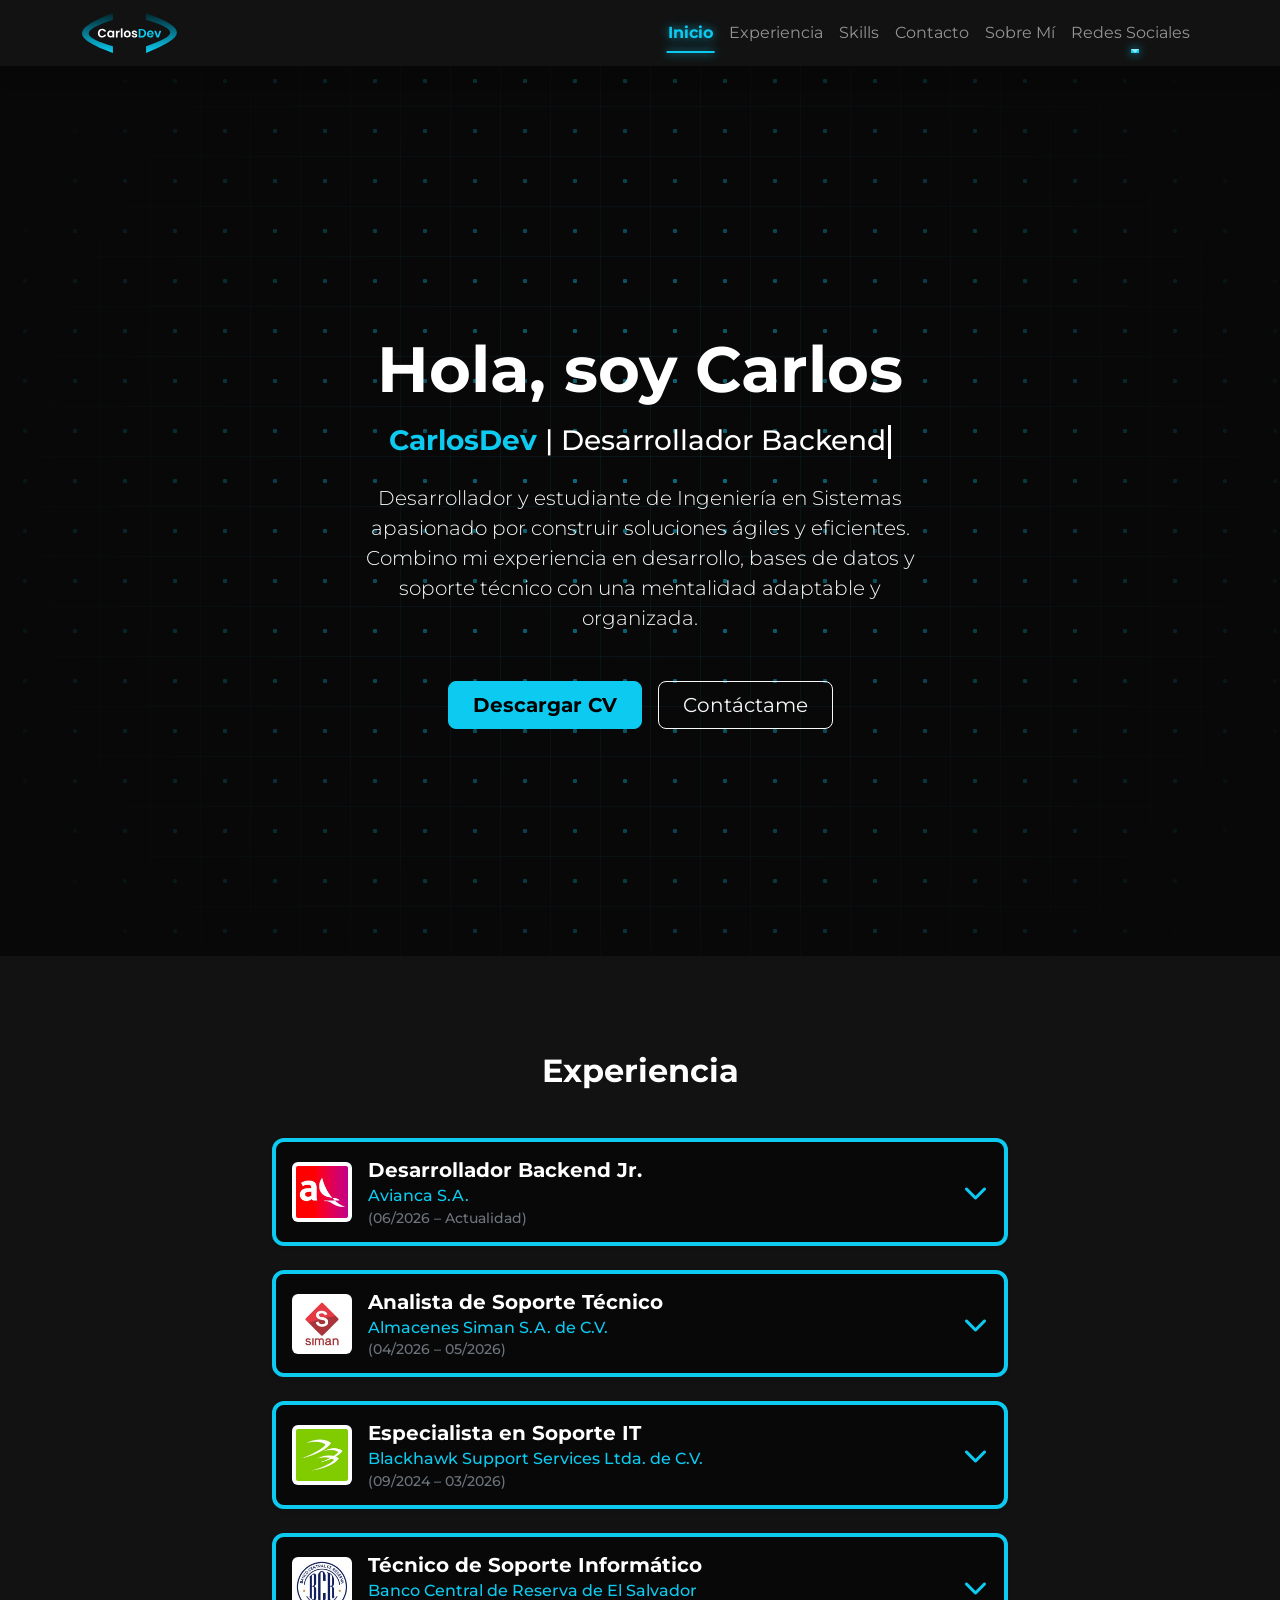
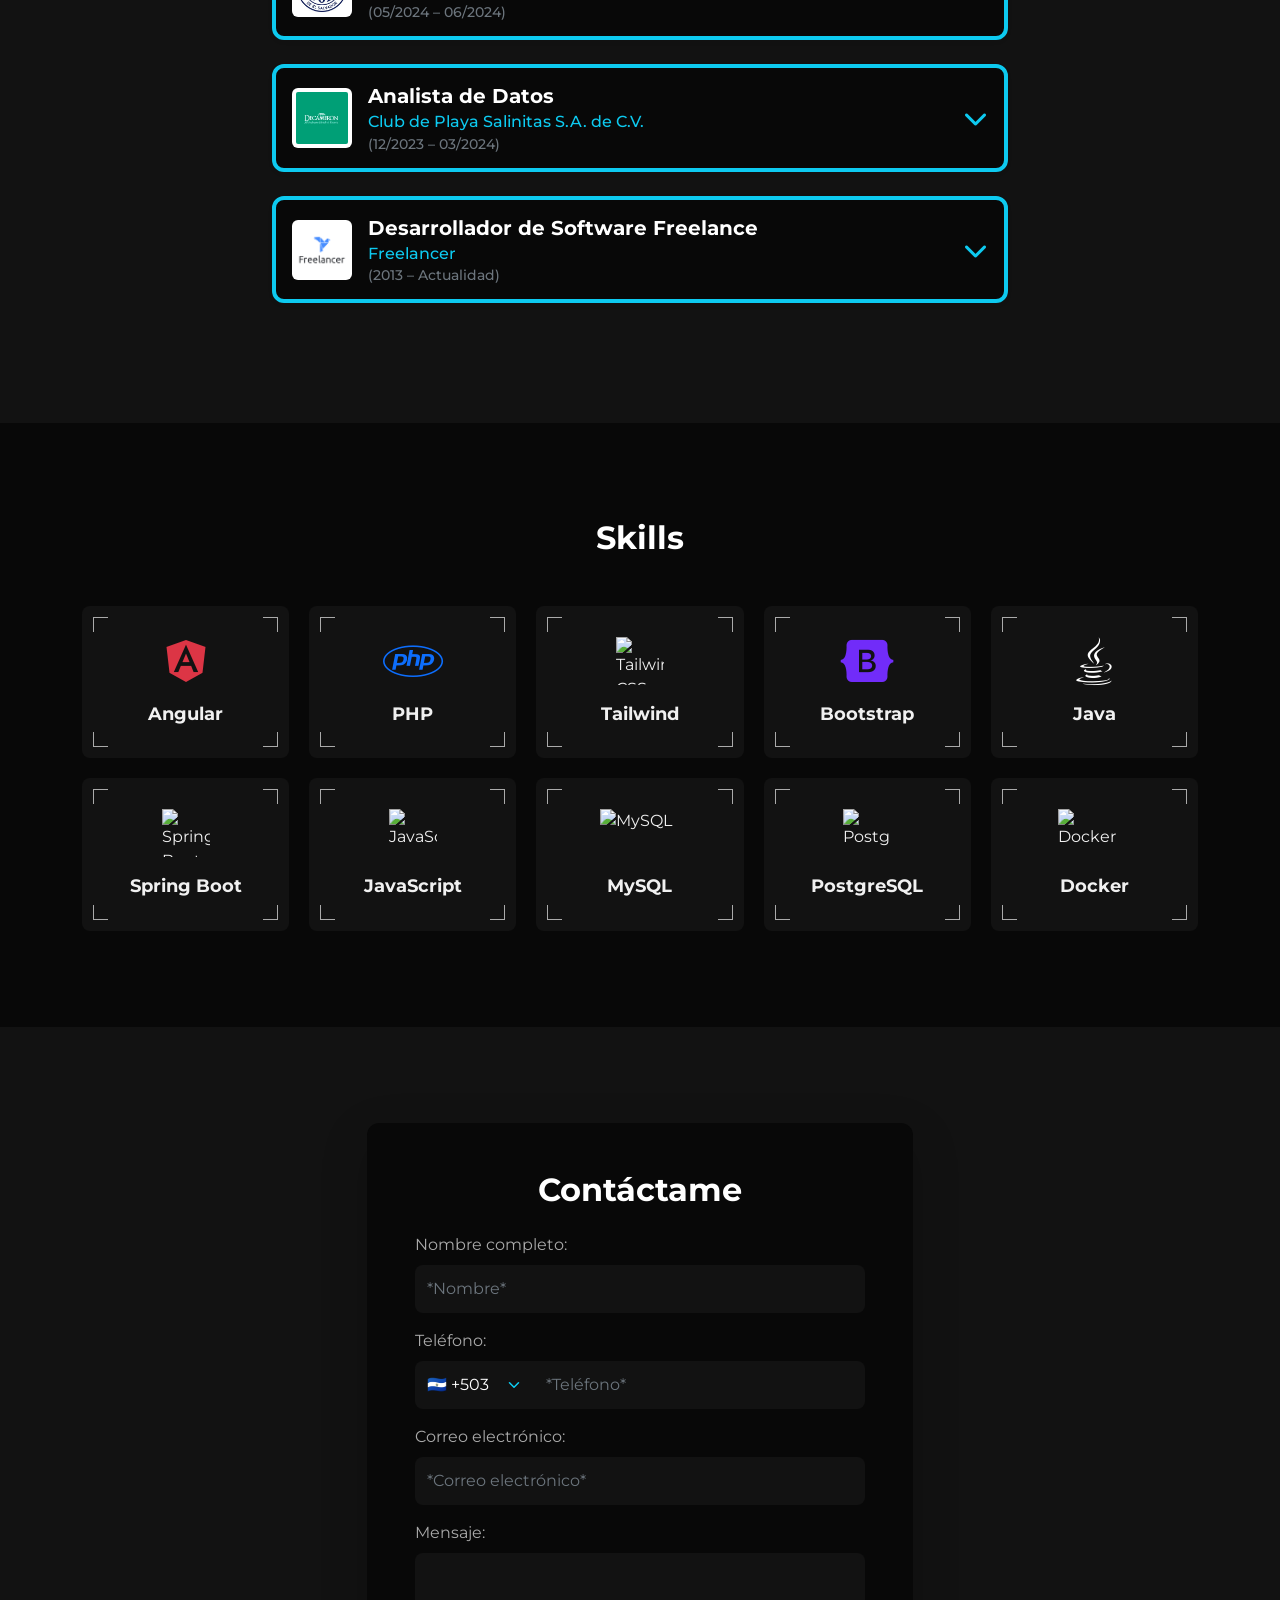
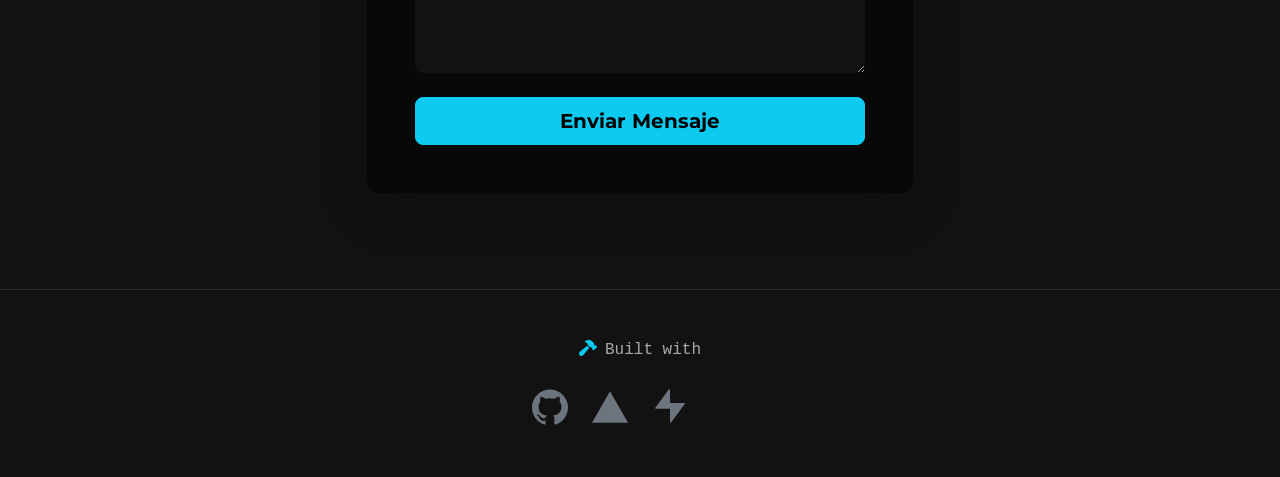
==== index.html @ 40823bb9 "Feat: Add new work experience and apply minor adjustments" ====
<!DOCTYPE html>
<html lang="es">
<head>
    <meta charset="UTF-8">
    <meta name="viewport" content="width=device-width, initial-scale=1.0">
    <title>&lt;CarlosDev/&gt;</title>
    <link rel="icon" type="image/svg+xml" href="assets/logos/carlosdev-icon.svg">
    <link rel="apple-touch-icon" href="assets/logos/carlosdev-icon.svg">
    <link href="https://cdn.jsdelivr.net/npm/bootstrap@5.3.2/dist/css/bootstrap.min.css" rel="stylesheet">
    <link rel="stylesheet" href="https://cdnjs.cloudflare.com/ajax/libs/font-awesome/6.5.1/css/all.min.css">
    <link rel="stylesheet" href="css/style.css">
</head>
<body class="tech-theme" data-bs-spy="scroll" data-bs-target="#main-navbar" data-bs-root-margin="0px 0px -40%" data-bs-smooth-scroll="true" tabindex="0">

    <nav id="main-navbar" class="navbar navbar-expand-lg navbar-dark bg-dark fixed-top shadow">
        <div class="container">
            <a class="navbar-brand" href="index.html">
                <img src="assets/logos/carlosdev.svg" alt="CarlosDev-Logo" style="height: 40px; width: auto;">
            </a>
            <button class="navbar-toggler" type="button" data-bs-toggle="collapse" data-bs-target="#navbarNav">
                <span class="navbar-toggler-icon"></span>
            </button>
            <div class="collapse navbar-collapse" id="navbarNav">
                <ul class="navbar-nav ms-auto">
                    <li class="nav-item"><a class="nav-link" href="#inicio">Inicio</a></li>
                    <li class="nav-item"><a class="nav-link" href="#experiencia">Experiencia</a></li>
                    <li class="nav-item"><a class="nav-link" href="#habilidades">Skills</a></li>
                    <li class="nav-item"><a class="nav-link" href="#contacto">Contacto</a></li>
                    <li class="nav-item"><a class="nav-link" href="about.html">Sobre Mí</a></li>
                    <li class="nav-item dropdown">
                        <a class="nav-link dropdown-toggle" href="#" id="redesDropdown" role="button" data-bs-toggle="dropdown">
                            Redes Sociales
                        </a>
                        <ul class="dropdown-menu dropdown-menu-dark dropdown-menu-end shadow">
                            <li>
                                <a class="dropdown-item d-flex align-items-center" href="https://github.com/carloscarcamo94" target="_blank">
                                    <i class="fab fa-github fs-5 me-2" style="color: #ffffff;"></i> GitHub
                                </a>
                            </li>
                            <li>
                                <a class="dropdown-item d-flex align-items-center" href="https://www.linkedin.com/in/carloscarcamo94/" target="_blank">
                                    <i class="fab fa-linkedin fs-5 me-2" style="color: #0a66c2;"></i> LinkedIn
                                </a>
                            </li>
                            <li>
                                <a class="dropdown-item d-flex align-items-center" href="https://wa.me/50366769841" target="_blank">
                                    <i class="fab fa-whatsapp fs-5 me-2" style="color: #25D366;"></i> WhatsApp
                                </a>
                            </li>
                        </ul>
                    </li>
                </ul>
            </div>
        </div>
    </nav>

    <section id="inicio" class="hero-section d-flex align-items-center text-white text-center">
        <div class="container mt-5">
            <h1 class="display-3 fw-bold mb-3">Hola, soy Carlos</h1>
            <h2 class="h3 mb-4">
                <span class="text-info fw-bold">CarlosDev</span> | 
                <span id="typewriter" class="typewriter-text"></span><span class="cursor"></span>
            </h2>
            <p class="lead mb-5 mx-auto text-light" style="max-width: 600px;">
                Desarrollador y estudiante de Ingeniería en Sistemas apasionado por construir soluciones ágiles y eficientes. 
                Combino mi experiencia en desarrollo, bases de datos y soporte técnico con una mentalidad adaptable y organizada.
            </p>
            <div class="d-flex justify-content-center gap-3">
                <a href="assets/CV-CarlosCarcamoSegovia.pdf" download class="btn btn-info btn-lg fw-bold px-4 portfolio-action-btn">Descargar CV</a>
                <a href="#contacto" class="btn btn-outline-light btn-lg px-4 portfolio-action-btn">Contáctame</a>
            </div>
        </div>
    </section> 

    <section id="experiencia" class="py-5 bg-dark">
        <div class="container py-5">
            <h2 class="text-center text-white fw-bold mb-5">Experiencia</h2>
            <div class="row justify-content-center">
                <div class="col-md-8">

                    <div class="card experience-card bg-black text-white shadow-sm mb-4 border-info border-start border-4">
                        <div class="card-body p-0"> 
                            
                            <div class="p-3 d-flex align-items-center justify-content-between collapsed" style="cursor: pointer;" data-bs-toggle="collapse" data-bs-target="#exp-avianca" aria-controls="exp-avianca" aria-expanded="false">
                                
                                <div class="d-flex align-items-center gap-3">
                                    <a href="https://www.linkedin.com/company/avianca/about/" target="_blank" class="flex-shrink-0 text-decoration-none" onclick="event.stopPropagation();">
                                        <img src="assets/logos/avianca.png" alt="Logo Avianca" class="bg-white rounded p-1" style="width: 60px; height: 60px; object-fit: contain; transition: transform 0.2s;" onmouseover="this.style.transform='scale(1.05)'" onmouseout="this.style.transform='scale(1)'">
                                    </a>
                                    <div>
                                        <h4 class="card-title fw-bold mb-1 fs-5">Desarrollador Backend Jr.</h4>
                                        <h6 class="text-info mb-1 fs-6">Avianca S.A.</h6>
                                        <h6 class="text-secondary mb-0" style="font-size: 0.85rem;">(06/2026 – Actualidad)</h6>
                                    </div>
                                </div>
                                
                                <i class="fas fa-chevron-down text-info transition-icon fs-4 ms-2"></i>
                            </div>
                            
                            <div class="collapse" id="exp-avianca">
                                <div class="p-3 pt-0">
                                    <p class="card-text text-light-gray mt-3">Desarrollo código eficiente, escalable y mantenible siguiendo estándares y buenas prácticas de desarrollo.</p>
                                    <p class="card-text text-light-gray">Diseño e implemento pruebas unitarias para servicios y aplicaciones, asegurando su correcto funcionamiento.</p>
                                    <p class="card-text text-light-gray">Participo en el ciclo de vida de desarrollo de software, incluyendo estimaciones, planificaciones, seguimientos diarios y revisiones de entregables.</p>
                                    <p class="card-text text-light-gray">Diseño, administro y optimizo bases de datos para mejorar el rendimiento y la integridad de la información.</p>
                                </div>
                            </div>
                        </div>
                    </div>

                    <div class="card experience-card bg-black text-white shadow-sm mb-4 border-info border-start border-4">
                        <div class="card-body p-0"> 
                            
                            <div class="p-3 d-flex align-items-center justify-content-between collapsed" style="cursor: pointer;" data-bs-toggle="collapse" data-bs-target="#exp-siman" aria-controls="exp-siman" aria-expanded="false">
                                
                                <div class="d-flex align-items-center gap-3">
                                    <a href="https://www.linkedin.com/company/almacenes-siman/about/" target="_blank" class="flex-shrink-0 text-decoration-none" onclick="event.stopPropagation();">
                                        <img src="assets/logos/siman.png" alt="Logo Siman" class="bg-white rounded p-1" style="width: 60px; height: 60px; object-fit: contain; transition: transform 0.2s;" onmouseover="this.style.transform='scale(1.05)'" onmouseout="this.style.transform='scale(1)'">
                                    </a>
                                    <div>
                                        <h4 class="card-title fw-bold mb-1 fs-5">Analista de Soporte Técnico</h4>
                                        <h6 class="text-info mb-1 fs-6">Almacenes Siman S.A. de C.V.</h6>
                                        <h6 class="text-secondary mb-0" style="font-size: 0.85rem;">(04/2026 – 05/2026)</h6>
                                    </div>
                                </div>
                                
                                <i class="fas fa-chevron-down text-info transition-icon fs-4 ms-2"></i>
                            </div>
                            
                            <div class="collapse" id="exp-siman">
                                <div class="p-3 pt-0">
                                    <p class="card-text text-light-gray mt-3">Gestioné incidencias mediante el sistema de servicios de Ivanti, asegurando su correcta documentación, seguimiento y resolución dentro de los tiempos establecidos.</p>
                                    <p class="card-text text-light-gray">Brindé soporte técnico presencial y remoto a usuarios finales, resolviendo incidencias relacionadas con hardware, software y aplicaciones corporativas.</p>
                                    <p class="card-text text-light-gray">Consulté y actualicé la base de datos, registrando movimientos y asegurando la trazabilidad y consistencia de la información.</p>
                                </div>
                            </div>
                        </div>
                    </div>

                    <div class="card experience-card bg-black text-white shadow-sm mb-4 border-info border-start border-4">
                        <div class="card-body p-0"> 
                            
                            <div class="p-3 d-flex align-items-center justify-content-between collapsed" style="cursor: pointer;" data-bs-toggle="collapse" data-bs-target="#exp-bhn" aria-expanded="false" aria-controls="exp-bhn">
                                
                                <div class="d-flex align-items-center gap-3">
                                    <a href="https://www.linkedin.com/company/blackhawk-network-el-salvador/about/" target="_blank" class="flex-shrink-0 text-decoration-none" onclick="event.stopPropagation();">
                                        <img src="assets/logos/bhn.png" alt="Logo BHN" class="bg-white rounded p-1" style="width: 60px; height: 60px; object-fit: contain; transition: transform 0.2s;" onmouseover="this.style.transform='scale(1.05)'" onmouseout="this.style.transform='scale(1)'">
                                    </a>
                                    <div>
                                        <h4 class="card-title fw-bold mb-1 fs-5">Especialista en Soporte IT</h4>
                                        <h6 class="text-info mb-1 fs-6">Blackhawk Support Services Ltda. de C.V.</h6>
                                        <h6 class="text-secondary mb-0" style="font-size: 0.85rem;">(09/2024 – 03/2026)</h6>
                                    </div>
                                </div>
                                
                                <i class="fas fa-chevron-down text-info transition-icon fs-4 ms-2"></i>
                            </div>
                            
                            <div class="collapse" id="exp-bhn">
                                <div class="p-3 pt-0">
                                    <p class="card-text text-light-gray mt-3">Administré y resolví incidentes a través del sistema de gestión de servicios de ServiceNow, abarcando hardware, software y aplicaciones empresariales.</p>
                                    <p class="card-text text-light-gray">Realicé e implementé mantenimientos preventivos/correctivos a equipos informáticos bajo estándares corporativos.</p>
                                    <p class="card-text text-light-gray">Audité, depuré y normalicé bases de datos para asegurar la integridad de la información y eliminar inconsistencias.</p>
                                </div>
                            </div>
                        </div>
                    </div>

                    <div class="card experience-card bg-black text-white shadow-sm mb-4 border-info border-start border-4">
                        <div class="card-body p-0"> 
                            <div class="p-3 d-flex align-items-center justify-content-between" style="cursor: pointer;" data-bs-toggle="collapse" data-bs-target="#exp-bcr" aria-controls="exp-bcr" aria-expanded="false">
                                
                                <div class="d-flex align-items-center gap-3">
                                    <a href="https://www.linkedin.com/company/banco-central-de-reserva-de-el-salvador/" target="_blank" class="flex-shrink-0 text-decoration-none">
                                        <img src="assets/logos/bcr.png" alt="Logo BCR" class="bg-white rounded p-1" style="width: 60px; height: 60px; object-fit: contain;">
                                    </a>
                                    <div>
                                        <h4 class="card-title fw-bold mb-1 fs-5">Técnico de Soporte Informático</h4>
                                        <h6 class="text-info mb-1 fs-6">Banco Central de Reserva de El Salvador</h6>
                                        <h6 class="text-secondary mb-0" style="font-size: 0.85rem;">(05/2024 – 06/2024)</h6>
                                    </div>
                                </div>
                                
                                <i class="fas fa-chevron-down text-info transition-icon fs-4 ms-2"></i>
                            </div>
                            
                            <div class="collapse" id="exp-bcr">
                                <div class="p-3 pt-0">
                                    <p class="card-text text-light-gray mt-3">Diagnóstiqué y resolví problemas de hardware/software en laptops y dispositivos móviles.</p>
                                    <p class="card-text text-light-gray">Configuré, gestioné y administré cuentas de usuario y accesos a los diferentes sistemas.</p>
                                    <p class="card-text text-light-gray">Revisé y validé la precisión de las aplicaciones utilizadas para almacenar en la base de datos la información proveniente de las boletas digitales del proyecto censal.</p>
                                </div>
                            </div>
                        </div>
                    </div>

                    <div class="card experience-card bg-black text-white shadow-sm mb-4 border-info border-start border-4">
                        <div class="card-body p-0"> 
                            
                            <div class="p-3 d-flex align-items-center justify-content-between collapsed" style="cursor: pointer;" data-bs-toggle="collapse" data-bs-target="#exp-decameron" aria-expanded="false" aria-controls="exp-decameron">
                                
                                <div class="d-flex align-items-center gap-3">
                                    <a href="https://www.linkedin.com/company/decameronhotels/about/" target="_blank" class="flex-shrink-0 text-decoration-none" onclick="event.stopPropagation();">
                                        <img src="assets/logos/decameron.png" alt="Logo Decameron" class="bg-white rounded p-1" style="width: 60px; height: 60px; object-fit: contain; transition: transform 0.2s;" onmouseover="this.style.transform='scale(1.05)'" onmouseout="this.style.transform='scale(1)'">
                                    </a>
                                    <div>
                                        <h4 class="card-title fw-bold mb-1 fs-5">Analista de Datos</h4>
                                        <h6 class="text-info mb-1 fs-6">Club de Playa Salinitas S.A. de C.V.</h6>
                                        <h6 class="text-secondary mb-0" style="font-size: 0.85rem;">(12/2023 – 03/2024)</h6>
                                    </div>
                                </div>
                                
                                <i class="fas fa-chevron-down text-info transition-icon fs-4 ms-2"></i>
                            </div>
                            
                            <div class="collapse" id="exp-decameron">
                                <div class="p-3 pt-0">
                                    <p class="card-text text-light-gray mt-3">Apoyé técnicamente y operativamente en la transición hacia el sistema de facturación electrónica.</p>
                                    <p class="card-text text-light-gray">Ejecuté consultas en la base de datos para verificar información, documentos, facturas y garantizar la coherencia de la información.</p>
                                    <p class="card-text text-light-gray">Revisé registros transaccionales y elaboré informes detallados según estándares empresariales.</p>
                                </div>
                            </div>
                        </div>
                    </div>

                    <div class="card experience-card bg-black text-white shadow-sm mb-4 border-info border-start border-4">
                        <div class="card-body p-0"> 
                            
                            <div class="p-3 d-flex align-items-center justify-content-between collapsed" style="cursor: pointer;" data-bs-toggle="collapse" data-bs-target="#exp-freelance" aria-expanded="false" aria-controls="exp-freelance">
                                
                                <div class="d-flex align-items-center gap-3">
                                    <a href="https://www.linkedin.com/in/carloscarcamo94/" target="_blank" class="flex-shrink-0 text-decoration-none" onclick="event.stopPropagation();">
                                        <img src="assets/logos/freelancer.png" alt="Logo Freelancer" class="bg-white rounded p-1" style="width: 60px; height: 60px; object-fit: contain; transition: transform 0.2s;" onmouseover="this.style.transform='scale(1.05)'" onmouseout="this.style.transform='scale(1)'">
                                    </a>
                                    <div>
                                        <h4 class="card-title fw-bold mb-1 fs-5">Desarrollador de Software Freelance</h4>
                                        <h6 class="text-info mb-1 fs-6">Freelancer</h6>
                                        <h6 class="text-secondary mb-0" style="font-size: 0.85rem;">(2013 – Actualidad)</h6>
                                    </div>
                                </div>
                                
                                <i class="fas fa-chevron-down text-info transition-icon fs-4 ms-2"></i>
                            </div>
                            
                            <div class="collapse" id="exp-freelance">
                                <div class="p-3 pt-0">
                                    <p class="card-text text-light-gray mt-3">Diseño y creo sitios web, aplicaciones móviles y soluciones de software según los requerimientos.</p>
                                    <p class="card-text text-light-gray">Modelo, implemento y administro bases de datos enfocándome en la eficiencia y la seguridad.</p>
                                    <p class="card-text text-light-gray">Desarrollo prototipos de aplicaciones móviles centradas en la experiencia del usuario y asesoramiento en la optimización de recursos digitales.</p>
                                </div>
                            </div>
                        </div>
                    </div>

                </div>
            </div>
        </div>
    </section>

    <section id="habilidades" class="py-5 bg-black">
        <div class="container py-5">
            <h2 class="text-center text-white fw-bold mb-5">Skills</h2>
            <div class="skills-grid">
                <a href="https://angular.io/" target="_blank" class="skill-item">
                    <div class="crosshair top-left"></div><div class="crosshair top-right"></div><div class="crosshair bottom-left"></div><div class="crosshair bottom-right"></div>
                    <i class="fab fa-angular fa-3x mb-3 text-danger"></i>
                    <span class="skill-name">Angular</span>
                </a>
                <a href="https://www.php.net/" target="_blank" class="skill-item">
                    <div class="crosshair top-left"></div><div class="crosshair top-right"></div><div class="crosshair bottom-left"></div><div class="crosshair bottom-right"></div>
                    <i class="fab fa-php fa-3x mb-3 text-primary"></i>
                    <span class="skill-name">PHP</span>
                </a>
                <a href="https://tailwindcss.com/" target="_blank" class="skill-item">
                    <div class="crosshair top-left"></div><div class="crosshair top-right"></div><div class="crosshair bottom-left"></div><div class="crosshair bottom-right"></div>
                    <img src="https://upload.wikimedia.org/wikipedia/commons/d/d5/Tailwind_CSS_Logo.svg" alt="Tailwind CSS" style="width: 48px; height: 48px;" class="mb-3">
                    <span class="skill-name">Tailwind</span>
                </a>
                <a href="https://getbootstrap.com/" target="_blank" class="skill-item">
                    <div class="crosshair top-left"></div><div class="crosshair top-right"></div><div class="crosshair bottom-left"></div><div class="crosshair bottom-right"></div>
                    <i class="fab fa-bootstrap fa-3x mb-3" style="color: #712cf9;"></i>
                    <span class="skill-name">Bootstrap</span>
                </a>
                <a href="https://www.java.com/" target="_blank" class="skill-item">
                    <div class="crosshair top-left"></div><div class="crosshair top-right"></div><div class="crosshair bottom-left"></div><div class="crosshair bottom-right"></div>
                    <i class="fab fa-java fa-3x mb-3 text-white"></i>
                    <span class="skill-name">Java</span>
                </a>
                <a href="https://spring.io/projects/spring-boot" target="_blank" class="skill-item">
                    <div class="crosshair top-left"></div><div class="crosshair top-right"></div><div class="crosshair bottom-left"></div><div class="crosshair bottom-right"></div>
                    <img src="https://upload.wikimedia.org/wikipedia/commons/thumb/7/79/Spring_Boot.svg/960px-Spring_Boot.svg.png?_=20230616230349" alt="Spring Boot" style="width: 48px; height: 48px;" class="mb-3">
                    <span class="skill-name">Spring Boot</span>
                </a>
                <a href="https://developer.mozilla.org/en-US/docs/Web/JavaScript" target="_blank" class="skill-item">
                    <div class="crosshair top-left"></div><div class="crosshair top-right"></div><div class="crosshair bottom-left"></div><div class="crosshair bottom-right"></div>
                    <img src="https://upload.wikimedia.org/wikipedia/commons/thumb/6/6a/JavaScript-logo.png/960px-JavaScript-logo.png?_=20120221235433" alt="JavaScript" style="width: 48px; height: 48px;" class="mb-3">
                    <span class="skill-name">JavaScript</span>
                </a>
                <a href="https://www.mysql.com/" target="_blank" class="skill-item">
                    <div class="crosshair top-left"></div><div class="crosshair top-right"></div><div class="crosshair bottom-left"></div><div class="crosshair bottom-right"></div>
                    <img src="https://upload.wikimedia.org/wikipedia/en/thumb/d/dd/MySQL_logo.svg/960px-MySQL_logo.svg.png" alt="MySQL" style="width: 80px; height: 48px;" class="mb-3">
                    <span class="skill-name">MySQL</span>
                </a>
                <a href="https://www.postgresql.org/" target="_blank" class="skill-item">
                    <div class="crosshair top-left"></div><div class="crosshair top-right"></div><div class="crosshair bottom-left"></div><div class="crosshair bottom-right"></div>
                    <img src="https://upload.wikimedia.org/wikipedia/commons/2/29/Postgresql_elephant.svg" alt="PostgreSQL" style="width: 48px; height: 48px;" class="mb-3">
                    <span class="skill-name">PostgreSQL</span>
                </a>
                <a href="https://www.docker.com/" target="_blank" class="skill-item">
                    <div class="crosshair top-left"></div><div class="crosshair top-right"></div><div class="crosshair bottom-left"></div><div class="crosshair bottom-right"></div>
                    <img src="https://brandlogos.net/wp-content/uploads/2025/10/docker_mark-logo_brandlogos.net_yetav-512x404.png" alt="Docker" style="width: 72px; height: 48px;" class="mb-3">
                    <span class="skill-name">Docker</span>
                </a>
            </div>
        </div>
    </section>

    <section id="contacto" class="py-5 bg-dark">
        <div class="container py-5">
            <div class="row justify-content-center">
                <div class="col-md-8 col-lg-6">
                    <div class="card contact-card bg-black text-white shadow-lg border-0">
                        <div class="card-body p-5">
                            <h2 class="text-center text-white fw-bold mb-4">Contáctame</h2>
                            <div id="alertMessage" class="alert d-none" role="alert"></div>

                            <form id="portfolioContactForm">
                                <div class="mb-3">
                                    <label for="contactName" class="form-label text-light-gray">Nombre completo:</label>
                                    <input type="text" class="form-control form-control-dark bg-dark text-white border-0 rounded-3" id="contactName" placeholder='*Nombre*' required maxlength="50" pattern="^[a-zA-ZáéíóúÁÉÍÓÚñÑüÜ\s\-']+$" title="Solamente puedes ingresar letras, espacios, tildes, guiones o apóstrofes">
                                </div>
                                <div class="mb-3">
                                    <label for="contactPhone" class="form-label text-light-gray">Teléfono:</label>
                                    <div class="input-group">
                                        <select class="form-select form-control-dark bg-dark text-white border-0 rounded-start-3" id="countryCode" style="max-width: 120px; border-right: 1px solid #333 !important;">
                                            <option value="+503" selected>🇸🇻 +503</option>
                                            <option value="+502">🇬🇹 +502</option>
                                            <option value="+504">🇭🇳 +504</option>
                                            <option value="+505">🇳🇮 +505</option>
                                            <option value="+506">🇨🇷 +506</option>
                                            <option value="+507">🇵🇦 +507</option>
                                            <option value="+52">🇲🇽 +52</option>
                                            <option value="+1">🇺🇸 +1</option>
                                            <option value="+1">🇨🇦 +1</option>
                                            
                                            <option value="+57">🇨🇴 +57</option>
                                            <option value="+593">🇪🇨 +593</option>
                                            <option value="+54">🇦🇷 +54</option>
                                            <option value="+56">🇨🇱 +56</option>
                                            <option value="+598">🇺🇾 +598</option>
                                            <option value="+591">🇧🇴 +591</option>
                                            <option value="+55">🇧🇷 +55</option>
                                            <option value="+595">🇵🇾 +595</option>
                                            <option value="+51">🇵🇪 +51</option>
                                            <option value="+58">🇻🇪 +58</option>

                                            <option value="+34">🇪🇸 +34</option>
                                            <option value="+44">🇬🇧 +44</option>
                                            <option value="+39">🇮🇹 +39</option>
                                            <option value="+49">🇩🇪 +49</option>
                                            <option value="+48">🇵🇱 +48</option>
                                            <option value="+41">🇨🇭 +41</option>
                                            <option value="+380">🇺🇦 +380</option>
                                            <option value="+351">🇵🇹 +351</option>
                                            <option value="+46">🇸🇪 +46</option>
                                            <option value="+358">🇫🇮 +358</option>
                                            <option value="+45">🇩🇰 +45</option>

                                            <option value="+91">🇮🇳 +91</option>
                                            <option value="+86">🇨🇳 +86</option>
                                            <option value="+81">🇯🇵 +81</option>
                                            <option value="+82">🇰🇷 +82</option>
                                            <option value="+65">🇸🇬 +65</option>
                                            <option value="+84">🇻🇳 +84</option>
                                            <option value="+62">🇮🇩 +62</option>
                                        </select>
                                        <input type="text" class="form-control form-control-dark bg-dark text-white border-0 rounded-end-3" id="contactPhone" placeholder='*Teléfono*' maxlength="14" required pattern="[0-9]{8,14}" title="Mínimo debes ingresar 8 números">
                                    </div>
                                </div>
                                <div class="mb-3">
                                    <label for="contactEmail" class="form-label text-light-gray">Correo electrónico:</label>
                                    <input type="email" class="form-control form-control-dark bg-dark text-white border-0 rounded-3" id="contactEmail" placeholder='*Correo electrónico*' required maxlength="70">
                                </div>
                                <div class="mb-4">
                                    <label for="contactMessage" class="form-label text-light-gray">Mensaje:</label>
                                    <textarea class="form-control form-control-dark bg-dark text-white border-0 rounded-3" id="contactMessage" rows="4" required></textarea>
                                </div>  
                                <div class="d-grid">
                                    <button type="submit" class="btn btn-info btn-lg fw-bold px-4" id="submitBtn">
                                        <span id="btnText">Enviar Mensaje</span>
                                        <span id="btnSpinner" class="spinner-border spinner-border-sm d-none" role="status" aria-hidden="true"></span>
                                    </button>
                                </div>
                            </form>
                        </div>
                    </div>
                </div>
            </div>
        </div>
    </section>

    <!-- Footer -->
    <footer class="py-5 text-center border-top border-secondary border-opacity-25 bg-dark">
        <div class="container">
            <p class="text-light-gray font-monospace mb-4"><i class="fas fa-hammer text-info me-2"></i>Built with</p>
            
            <div class="d-flex justify-content-center align-items-center gap-4 flex-wrap">
                <!-- GitHub -->
                <a href="https://github.com/" target="_blank" class="built-logo github-logo" aria-label="GitHub">
                    <svg viewBox="0 0 24 24" xmlns="http://www.w3.org/2000/svg"><path d="M12 .297c-6.63 0-12 5.373-12 12 0 5.303 3.438 9.8 8.205 11.385.6.113.82-.258.82-.577 0-.285-.01-1.04-.015-2.04-3.338.724-4.042-1.61-4.042-1.61C4.422 18.07 3.633 17.7 3.633 17.7c-1.087-.744.084-.729.084-.729 1.205.084 1.838 1.236 1.838 1.236 1.07 1.835 2.809 1.305 3.495.998.108-.776.417-1.305.76-1.605-2.665-.3-5.466-1.332-5.466-5.93 0-1.31.465-2.38 1.235-3.22-.135-.303-.54-1.523.105-3.176 0 0 1.005-.322 3.3 1.23.96-.267 1.98-.399 3-.405 1.02.006 2.04.138 3 .405 2.28-1.552 3.285-1.23 3.285-1.23.645 1.653.24 2.873.12 3.176.765.84 1.23 1.91 1.23 3.22 0 4.61-2.805 5.625-5.475 5.92.42.36.81 1.096.81 2.22 0 1.606-.015 2.896-.015 3.286 0 .315.21.69.825.57C20.565 22.092 24 17.592 24 12.297c0-6.627-5.373-12-12-12"/></svg>
                </a>
                
                <!-- Vercel -->
                <a href="https://vercel.com/" target="_blank" class="built-logo vercel-logo" aria-label="Vercel">
                    <svg viewBox="0 0 24 24" xmlns="http://www.w3.org/2000/svg"><path d="M24 22.525H0l12-21.05 12 21.05z"/></svg>
                </a>

                <!-- Supabase -->
                <a href="https://supabase.com/" target="_blank" class="built-logo supabase-logo" aria-label="Supabase">
                    <svg viewBox="0 0 24 24" xmlns="http://www.w3.org/2000/svg"><path d="M21.362 9.354H12V.396a.396.396 0 0 0-.716-.233L2.203 12.424l-.013.016a.394.394 0 0 0 .315.644H12v8.958a.396.396 0 0 0 .716.233l9.081-12.261a.394.394 0 0 0-.315-.644c-.04 0-.081.006-.12.018z"/></svg>
                </a>

                <!-- Render -->
                <a href="https://render.com/" target="_blank" class="built-logo render-logo" aria-label="Render">
                    <div class="render-icon"></div>
                </a>
            </div>
        </div>
    </footer>

    <script src="https://cdn.jsdelivr.net/npm/bootstrap@5.3.2/dist/js/bootstrap.bundle.min.js"></script>
    <script src="js/app.js"></script>
</body>
</html>
---- css/style.css ----
/* Añadimos Montserrat Font */
@import url('https://fonts.googleapis.com/css2?family=Montserrat:wght@400;700&display=swap');

html {
    scroll-behavior: smooth;
}

:root {
    --bg-dark: #121212;
    --bg-black: #080808;
    --text-main: #f0f0f0;
    --text-muted: #aaaaaa;
    --primary-color: #0dcaf0;
    --secundary-color: #f00dca;
}

body.tech-theme {
    font-family: 'Montserrat', system-ui, -apple-system, sans-serif;
    padding-top: 56px;
    background-color: var(--bg-black);
    color: var(--text-main);
    transition: all 0.3s ease;
}

.bg-dark {
    background-color: var(--bg-dark) !important;
}

.bg-black {
    background-color: var(--bg-black) !important;
}

.text-light-gray {
    color: var(--text-muted);
}

/* --- Fondo animado de circuito --- */
.hero-section {
    min-height: 100vh;
    background-color: var(--bg-black);
    
    /* Capa 1: Nodos (puntos), Capa 2: Pistas horizontales, Capa 3: Pistas verticales */
    background-image: 
        radial-gradient(circle, rgba(13, 202, 240, 0.5) 2px, transparent 2.5px),
        linear-gradient(rgba(13, 202, 240, 0.08) 1px, transparent 1px),
        linear-gradient(90deg, rgba(13, 202, 240, 0.08) 1px, transparent 1px);
    
    background-size: 50px 50px;
    background-position: 0 0, 0 0, 0 0;
    
    /* Animación infinita que mueve el circuito diagonalmente */
    animation: circuitScroll 20s linear infinite;
    position: relative;
}

/* Efecto de viñeta: oscurece los bordes para dar profundidad y resaltar el texto */
.hero-section::before {
    content: "";
    position: absolute;
    top: 0; left: 0; right: 0; bottom: 0;
    background: radial-gradient(circle at center, transparent 10%, var(--bg-black) 90%);
    pointer-events: none; /* Importante para no bloquear el clic en tus botones */
    z-index: 1;
}

/* Elevamos tu texto y botones por encima del efecto oscuro */
.hero-section .container {
    position: relative;
    z-index: 2;
}

#about.hero-section {
    background-color: #0a0a0a !important;
    background-image: none !important; 
    animation: none !important;
}

/* Scanlines horizontales */
.scanlines {
    background: repeating-linear-gradient(
        to bottom,
        rgba(255, 255, 255, 0) 0px,
        rgba(255, 255, 255, 0) 2px,
        rgba(0, 0, 0, 0.25) 2px,
        rgba(0, 0, 0, 0.25) 4px
    );
}

/* Contenedores de las columnas generadas por JS */
.hacker-column {
    position: absolute;
    top: -50px;
    font-family: 'Fira Code', 'Roboto Mono', 'Courier New', monospace;
    font-size: 14px;
    line-height: 1.2;
    white-space: pre-wrap;
    word-break: break-all;
    
    /* Efecto de desvanecimiento hacia abajo para que no corte abruptamente */
    -webkit-mask-image: linear-gradient(to bottom, rgba(0,0,0,1) 40%, rgba(0,0,0,0) 100%);
    mask-image: linear-gradient(to bottom, rgba(0,0,0,1) 40%, rgba(0,0,0,0) 100%);
    
    /* Opacidad controlada para que sea un fondo y no le quite protagonismo a tu consola */
    opacity: 0.15; 
    transition: color 0.3s ease;
}

/* Colores Neón usando las variables de tu paleta */
.hacker-cyan {
    color: var(--primary-color);
    text-shadow: 0 0 5px var(--primary-color), 0 0 10px var(--primary-color);
}

.hacker-magenta {
    color: var(--secundary-color);
    text-shadow: 0 0 5px var(--secundary-color), 0 0 10px var(--secundary-color);
}

@keyframes circuitScroll {
    0% { background-position: 0 0, 0 0, 0 0; }
    /* Mueve la cuadrícula exactamente un "bloque" (50px) para que el loop sea invisible */
    100% { background-position: 50px 50px, 50px 50px, 50px 50px; }
}

.cursor {
    display: inline-block;
    width: 3px;
    height: 1.2em;
    background-color: white;
    vertical-align: middle;
    animation: blink 0.75s step-end infinite;
    margin-left: 2px;
}

@keyframes blink {
    0%, 100% { opacity: 1; }
    50% { opacity: 0; }
}

.experience-card {
    border-radius: 12px;
    transition: transform 0.3s ease, box-shadow 0.3s ease;
}

.experience-card:hover {
    transform: translateY(-5px);
    box-shadow: 0 10px 30px rgba(13, 202, 240, 0.2) !important;
}

.skills-grid {
    display: grid;
    grid-template-columns: repeat(auto-fit, minmax(200px, 1fr));
    gap: 20px;
    justify-content: center;
}

.skill-item {
    display: flex;
    flex-direction: column;
    align-items: center;
    justify-content: center;
    background-color: var(--bg-dark);
    color: var(--text-main);
    text-decoration: none;
    padding: 30px;
    border-radius: 8px;
    position: relative;
    transition: transform 0.3s ease, box-shadow 0.3s ease, background-color 0.3s ease;
    border: 1px solid transparent;
}

.skill-item:hover {
    transform: scale(1.03);
    box-shadow: 0 5px 20px rgba(13, 202, 240, 0.3) !important;
    background-color: var(--bg-black);
    color: var(--primary-color);
}

.skill-item i {
    transition: transform 0.3s ease;
}

.skill-item:hover i {
    transform: scale(1.1);
}

.skill-name {
    font-weight: bold;
    font-size: 1.1em;
}

.crosshair {
    position: absolute;
    width: 15px;
    height: 15px;
    pointer-events: none;
    transition: border-color 0.3s ease;
}

.crosshair::before,
.crosshair::after {
    content: "";
    position: absolute;
    background-color: var(--text-muted);
    transition: background-color 0.3s ease;
}

.top-left { top: 10px; left: 10px; }
.top-right { top: 10px; right: 10px; }
.bottom-left { bottom: 10px; left: 10px; }
.bottom-right { bottom: 10px; right: 10px; }

.top-left::before { top: 0; left: 0; width: 1px; height: 100%; }
.top-left::after { top: 0; left: 0; width: 100%; height: 1px; }

.top-right::before { top: 0; right: 0; width: 1px; height: 100%; }
.top-right::after { top: 0; right: 0; width: 100%; height: 1px; }

.bottom-left::before { bottom: 0; left: 0; width: 1px; height: 100%; }
.bottom-left::after { bottom: 0; left: 0; width: 100%; height: 1px; }

.bottom-right::before { bottom: 0; right: 0; width: 1px; height: 100%; }
.bottom-right::after { bottom: 0; right: 0; width: 100%; height: 1px; }

.skill-item:hover .crosshair::before,
.skill-item:hover .crosshair::after {
    background-color: var(--primary-color);
}

.contact-card {
    border-radius: 12px;
    transition: all 0.3s ease;
}

.contact-card:hover {
    box-shadow: 0 10px 30px rgba(13, 202, 240, 0.1) !important;
}

.form-control-dark {
    font-family: inherit;
    border: 1px solid transparent;
    transition: border-color 0.3s ease;
    padding: 12px;
}

.form-control-dark:hover {
    background-color: #1a1a1a !important;
    border-color: var(--primary-color) !important;
}

.form-control-dark:focus {
    box-shadow: none !important;
    border-color: var(--primary-color) !important;
}

.form-control-dark::placeholder {
    color: #6c757d;
    opacity: 1; 
}

.form-control-dark:focus::placeholder {
    color: var(--primary-color); 
    opacity: 0.7; 
}

/* --- Estilos para el Select de Países --- */

#countryCode {
    /* Forzamos a que respete nuestros estilos sobre los del navegador */
    appearance: none; 
    -webkit-appearance: none;
    -moz-appearance: none;
    
    /* Añadimos un icono de flecha personalizado mediante SVG en el background */
    background-image: url("data:image/svg+xml,%3csvg xmlns='http://www.w3.org/2000/svg' viewBox='0 0 16 16'%3e%3cpath fill='none' stroke='%230dcaf0' stroke-linecap='round' stroke-linejoin='round' stroke-width='2' d='m2 5 6 6 6-6'/%3e%3c/svg%3e");
    background-repeat: no-repeat;
    background-position: right 0.75rem center;
    background-size: 16px 12px;
    
    /* Aseguramos que el texto no se monte sobre la flecha */
    padding-right: 2.5rem; 
    
    /* Efectos de transición suaves */
    cursor: pointer;
    transition: background-color 0.3s ease, border-color 0.3s ease;
}

/* Efecto al pasar el ratón (Hover) */
#countryCode:hover {
    background-color: #1a1a1a !important;
    border-color: var(--primary-color) !important;
}

/* Efecto al hacer clic (Focus) */
#countryCode:focus {
    box-shadow: none !important;
    border-color: var(--primary-color) !important;
    background-color: #1a1a1a !important;
}

/* Estilizamos las opciones desplegadas */
#countryCode option {
    background-color: var(--bg-dark);
    color: var(--text-main);
}

.btn-info {
    transition: background-color 0.3s ease, transform 0.3s ease;
}

.btn-info:hover {
    background-color: #0a98b7;
    transform: scale(1.02);
    color:#f0f0f0;
    box-shadow: 0 0 20px rgba(13, 202, 240, 0.5), inset 0 0 15px rgba(13, 202, 240, 0.2);
    border-color: #fff !important; 
}

.btn-outline-light {
    transition: background-color 0.3s ease, transform 0.3s ease;
}

.btn-outline-light:hover {
    background-color: #000000;
    transform: scale(1.02);
    color:#ffffff;
    box-shadow: 0 0 20px rgba(13, 202, 240, 0.5), inset 0 0 15px rgba(13, 202, 240, 0.2);
    border-color: #fff !important; 
}

/* Rotación suave para la flecha */
[data-bs-toggle="collapse"] .transition-icon {
    transition: transform 0.3s ease;
}

/* Estado cerrado: aria-expanded="false" -> Flecha hacia abajo (0 grados) */
[data-bs-toggle="collapse"][aria-expanded="false"] .transition-icon {
    transform: rotate(0deg); 
}

/* Estado abierto: aria-expanded="true" -> Flecha hacia arriba (180 grados) */
[data-bs-toggle="collapse"][aria-expanded="true"] .transition-icon {
    transform: rotate(180deg);
}

/* --- Estilos Cyberpunk para HUD de Hobbies --- */

/* Estado normal de los botones */
#hobbies-tab .nav-link {
    background-color: var(--bg-dark);
    color: var(--text-muted);
    border: 1px solid rgba(13, 202, 240, 0.3) !important;
    transition: all 0.3s ease-in-out;
}

/* Efecto Hover (al pasar el ratón) */
#hobbies-tab .nav-link:hover {
    background-color: rgba(13, 202, 240, 0.05);
    color: var(--primary-color);
    box-shadow: 0 0 10px rgba(13, 202, 240, 0.2);
    transform: translateY(-2px);
}

/* Estado Activo (Resplandor Neón Intenso) */
#hobbies-tab .nav-link.active {
    background-color: rgba(13, 202, 240, 0.1) !important; /* Fondo sutilmente cian */
    color: var(--primary-color) !important;
    border-color: var(--primary-color) !important;
    
    /* Múltiples sombras para el efecto de luz de neón y profundidad (HUD) */
    box-shadow: 
        0 0 15px rgba(13, 202, 240, 0.5), 
        inset 0 0 10px rgba(13, 202, 240, 0.3) !important;
    
    font-weight: bold;
    transform: translateY(-2px);
}

/* --- Navbar Dinámica y ScrollSpy (Cyberpunk Style) --- */

/* Transición para la barra de navegación */
.navbar {
    transition: transform 0.4s ease-in-out, background-color 0.4s ease-in-out;
}

/* Transiciones para los enlaces individuales */
.navbar-dark .navbar-nav .nav-link {
    transition: color 0.3s ease, text-shadow 0.3s ease, transform 0.3s ease;
    position: relative;
}

.navbar-dark .navbar-nav .nav-link:hover {
    color: var(--primary-color);
    transform: translateY(-2px);
}

/* Estilo para la sección activa (indicador ScrollSpy) */
.navbar-dark .navbar-nav .nav-link.active,
.navbar-dark .navbar-nav .nav-link.show {
    color: var(--primary-color) !important;
    text-shadow: 0 0 10px rgba(13, 202, 240, 0.8);
    font-weight: bold;
}

/* Línea inferior de neón que aparece debajo del enlace activo o al hacer hover */
.navbar-dark .navbar-nav .nav-link::after {
    content: '';
    position: absolute;
    width: 0;
    height: 2px;
    bottom: 0;
    left: 50%;
    background-color: var(--primary-color);
    transition: all 0.3s ease;
    box-shadow: 0 0 10px var(--primary-color);
    transform: translateX(-50%);
}

.navbar-dark .navbar-nav .nav-link.active::after,
.navbar-dark .navbar-nav .nav-link.show::after,
.navbar-dark .navbar-nav .nav-link:hover::after {
    width: 80%;
}

/* --- Animación para las opciones internas del Dropdown --- */
.dropdown-menu-dark .dropdown-item {
    transition: all 0.3s ease;
    color: var(--text-muted);
}

.dropdown-menu-dark .dropdown-item:hover {
    background-color: rgba(170, 170, 170, 0.1); /* Fondo translúcido */
    color: var(--primary-color) !important;
    text-shadow: 0 0 8px rgba(89, 96, 97, 0.6);
    transform: translateX(2px); /* Desplazamiento táctico tipo HUD */
}

/* --- Efecto de Escaneo --- */
.scan-effect {
    position: relative;
    display: inline-block;
    color: var(--text-main);
}

/* Creamos el clon del texto en neón con el láser */
.scan-effect::before {
    content: attr(data-text);
    position: absolute;
    top: 0;
    left: 0;
    width: 100%;
    /* Empezamos oculto */
    height: 0%; 
    color: var(--text-main);
    overflow: hidden;
    /* Láser de escaneo */
    border-bottom: 2px solid transparent; 
    text-shadow: 0 0 10px var(--secundary-color);
    animation: scanner-loop 4s ease-in-out infinite;
    z-index: 2;
}

/* Animación de subida y bajada del escaner */
@keyframes scanner-loop {
    0% {
        height: 0%;
        border-color: transparent;
    }
    10% {
        border-color: var(--secundary-color); 
    }
    40% {
        border-color: var(--secundary-color); 
    }
    50% {
        height: 110%;
        border-color: transparent;
    }
    60% {
        border-color: var(--secundary-color); 
    }
    90% {
        border-color: var(--secundary-color);
    }
    100% {
        height: 0%;
        border-color: transparent;
    }
}

/* --- Tarjetas de Libros --- */
.cyber-card {
    position: relative;
    background-color: #050505; 
    border: 1px solid var(--primary-color) !important;
    box-shadow: 0 0 10px rgba(13, 202, 240, 0.2), inset 0 0 10px rgba(13, 202, 240, 0.1);
    overflow: hidden; /* Mantiene el láser dentro de los bordes */
    transition: all 0.3s ease;
    cursor: crosshair;
    border-radius: 8px;
}

/* Efecto al pasar el cursor (Pulso de energía) */
.cyber-card:hover {
    transform: scale(1.02);
    box-shadow: 0 0 20px rgba(13, 202, 240, 0.5), inset 0 0 15px rgba(13, 202, 240, 0.2);
    border-color: #fff !important; 
}

/* Línea de escaneo holográfica vertical */
.cyber-card::after {
    content: '';
    position: absolute;
    top: -100%;
    left: 0;
    width: 100%;
    height: 2px;
    background-color: rgba(13, 202, 240, 0.8);
    box-shadow: 0 0 10px rgba(13, 202, 240, 0.8);
    animation: hud-scan 4s linear infinite;
    z-index: 10;
    pointer-events: none; /* Evita que el láser bloquee los clics en la tarjeta */
    opacity: 0;
}

@keyframes hud-scan {
    0% { top: -10%; opacity: 0; }
    10% { opacity: 0.8; }
    90% { opacity: 0.8; }
    100% { top: 110%; opacity: 0; }
}

/* Ajustes para la portada del libro */
.cyber-cover {
    border: 1px solid rgba(13, 202, 240, 0.4);
    box-shadow: 0 0 8px rgba(0, 0, 0, 0.8);
}

/* --- Tarjetas de Viajes --- */
.cyber-travel-card {
    background: rgba(10, 10, 15, 0.6);
    border: 1px solid rgba(255, 255, 255, 0.1);
    border-top: 3px solid var(--primary-color); /* Línea de luz superior */
    border-radius: 12px;
    overflow: hidden;
    transition: all 0.4s ease;
    backdrop-filter: blur(8px);
}

.cyber-travel-card:hover {
    transform: translateY(-8px);
    box-shadow: 0 10px 25px rgba(13, 202, 240, 0.2);
    border-top: 3px solid var(--secundary-color); /* Cambia a magenta en hover */
}

.travel-img-wrapper {
    position: relative;
    height: 200px;
    overflow: hidden;
    border-bottom: 1px solid rgba(255, 255, 255, 0.1);
}

.travel-cover {
    width: 100%;
    height: 100%;
    object-fit: cover;
    filter: brightness(0.8) contrast(1.1); /* Toque oscuro y contrastado */
    transition: filter 0.4s ease;
}

.cyber-travel-card:hover .travel-cover {
    filter: brightness(1) contrast(1.1);
}

.cyber-heart-icon {
    position: absolute;
    top: 15px;
    right: 15px;
    font-size: 1.2rem;
    color: #ff00ea; /* Magenta brillante estático */
    -webkit-text-stroke: 1px rgba(107, 0, 35, 0.4);
    transition: all 0.3s cubic-bezier(0.175, 0.885, 0.32, 1.275); /* Efecto de rebote suave */
    z-index: 10;
}

/* Efecto de iluminación al hacer hover sobre la tarjeta o el corazón */
.cyber-travel-card:hover .cyber-heart-icon,
.cyber-heart-icon:hover {
    transform: scale(1.13); /* Hacemos crecer el corazón */
    color: #ff33ee; /* Se vuelve ligeramente más claro al brillar */
    -webkit-text-stroke: 1px rgba(107, 0, 35, 0.6);
}

/* --- Tarjetas de Deportes --- */
.cyber-sport-card {
    background: linear-gradient(135deg, rgba(10, 10, 15, 0.8) 0%, rgba(5, 5, 5, 0.9) 100%);
    border: 1px solid rgba(13, 202, 240, 0.2);
    position: relative;
    overflow: hidden;
    /* Corte biselado sutil en la esquina superior izquierda */
    clip-path: polygon(15px 0, 100% 0, 100% 100%, 0 100%, 0 15px);
    transition: all 0.3s cubic-bezier(0.25, 0.8, 0.25, 1);
    backdrop-filter: blur(4px);
}

/* Línea de escaneo decorativa lateral (HUD Accent) */
.sport-hud-accent {
    position: absolute;
    top: 0;
    left: 0;
    width: 3px;
    height: 100%;
    background: var(--primary-color);
    box-shadow: 0 0 8px var(--primary-color);
    transition: all 0.3s ease;
}

/* Efectos en Hover */
.cyber-sport-card:hover {
    transform: scale(1.03);
    border-color: rgba(240, 13, 202, 0.4); /* Cambia el borde a magenta claro */
    box-shadow: 0 0 20px rgba(240, 13, 202, 0.1), inset 0 0 15px rgba(13, 202, 240, 0.05);
}

.cyber-sport-card:hover .sport-hud-accent {
    background: var(--secundary-color); /* La barra cambia a magenta */
    box-shadow: 0 0 12px var(--secundary-color);
    width: 5px;
}

/* Resplandor sutil en los iconos deportivos */
.sport-icon-glow {
    filter: drop-shadow(0 0 4px currentColor);
    transition: transform 0.3s ease;
}

.cyber-sport-card:hover .sport-icon-glow {
    transform: rotate(10deg) scale(1.1);
}

/* Detalle de rejilla HUD de fondo para dar textura de monitor */
.sport-card-body {
    background-image: linear-gradient(rgba(255,255,255,0.01) 1px, transparent 1px), linear-gradient(90deg, rgba(255,255,255,0.01) 1px, transparent 1px);
    background-size: 20px 20px;
}

/* --- Animaçión Flip para las tarjetas de deportes --- */
.cyber-sport-scene {
    perspective: 1000px; /* Le da profundidad a la cámara 3D */
    cursor: pointer;
}

.cyber-sport-inner {
    position: relative;
    width: 100%;
    height: 100%;
    transition: transform 0.8s cubic-bezier(0.175, 0.885, 0.32, 1.275); /* Efecto de rebote cyberpunk */
    transform-style: preserve-3d;
}

/* Al hacer clic, se añade esta clase y gira */
.cyber-sport-scene.flipped .cyber-sport-inner {
    transform: rotateY(180deg);
}

.cyber-sport-front, 
.cyber-sport-back {
    backface-visibility: hidden; /* Oculta la parte trasera cuando no está de frente */
    -webkit-backface-visibility: hidden;
}

.cyber-sport-front {
    position: relative; /* Define la altura de la tarjeta */
    transform: rotateY(0deg) translateZ(1px);
    z-index: 2;

    -webkit-font-smoothing: antialiased;
    backface-visibility: hidden;
}

.cyber-sport-back {
    position: absolute;
    top: 0;
    left: 0;
    width: 100%;
    height: 100%;
    transform: rotateY(180deg); /* Ya está volteada por defecto */
    padding: 0 !important;
    border-color: rgba(240, 13, 202, 0.5) !important; /* Borde magenta para la parte trasera */
}

/* Estilo de la imagen y la etiqueta en la parte trasera */
.cyber-sport-back img {
    width: 100%;
    height: 100%;
    object-fit: cover;
    opacity: 0.6;
    transition: opacity 0.3s ease;
    mix-blend-mode: luminosity; /* Le da un tono más metálico/cyberpunk a la foto */
}

.cyber-sport-scene:hover .cyber-sport-back img {
    opacity: 0.9;
    mix-blend-mode: normal;
}

.sport-back-overlay {
    position: absolute;
    bottom: 0;
    left: 0;
    width: 100%;
    background: linear-gradient(to top, rgba(0,0,0,0.95) 0%, rgba(0,0,0,0.6) 60%, transparent 100%);
    padding: 25px 15px 15px;
    text-align: center;
}

/* Mantiene el crecimiento suave solo en la parte frontal */
.cyber-sport-front.cyber-sport-card:hover {
    transform: rotateY(0deg) scale(1.03) translateZ(1px) !important;
}

/* Anula el crecimiento en la parte trasera y fuerza a que se quede quieta a 180 grados */
.cyber-sport-back.cyber-sport-card:hover {
    transform: rotateY(180deg) !important;
}

/* --- Tarjetas de Música --- */
.cyber-spotify-card {
    background: rgba(10, 10, 12, 0.9);
    border: 1px solid rgba(13, 202, 240, 0.25);
    border-radius: 16px;
    box-shadow: 0 0 25px rgba(0, 0, 0, 0.5), inset 0 0 15px rgba(13, 202, 240, 0.05);
    position: relative;
    overflow: hidden;
    backdrop-filter: blur(10px);
}

.spotify-status-bar {
    background: linear-gradient(90deg, rgba(13, 202, 240, 0.15) 0%, transparent 100%);
    border-bottom: 1px solid rgba(13, 202, 240, 0.2);
}

.spotify-album-cover {
    width: 110px;
    height: 110px;
    object-fit: cover;
    border: 1px solid rgba(255, 255, 255, 0.1);
    box-shadow: 0 0 15px rgba(0,0,0,0.6);
}

/* --- Nota Musical Animada --- */
.animated-note {
    color: var(--primary-color);
    font-size: 1.3rem;
    display: inline-block;
    /* Aplicamos la animación infinita */
    animation: bass-drop 0.6s cubic-bezier(0.25, 0.46, 0.45, 0.94) infinite both;
    filter: drop-shadow(0 0 5px var(--primary-color));
}

@keyframes bass-drop {
    0% { transform: scale(1) rotate(0deg); }
    20% { transform: scale(1.25) rotate(-10deg); }
    40% { transform: scale(0.9) rotate(10deg); }
    60% { transform: scale(1.15) rotate(-5deg); }
    80% { transform: scale(0.95) rotate(5deg); }
    100% { transform: scale(1) rotate(0deg); }
}

/* Enlace a Spotify con brillo */
.spotify-link-btn {
    border: 1px solid #1DB954;
    color: #1DB954;
    font-size: 0.8rem;
    transition: all 0.3s ease;
}

.spotify-link-btn:hover {
    background-color: #1DB954 !important;
    color: #000 !important;
    box-shadow: 0 0 12px #1DB954;
}

.avatar-neon {
    color: #00f3ff;
}

.avatar-neon:hover {
    color: #fffffff3;
    text-shadow: 0 0 2px #00f3ff, 0 0 4px #00f3ff;
}

/* --- Footer about.html --- */
.api-logo {
    display: inline-block;
    transition: transform 0.3s ease;
}

/* Estado Base */
.api-logo svg {
    width: 36px;
    height: 36px;
    fill: #6c757d; 
    transition: all 0.3s ease-in-out;
}

/* Preparación para los 3 puntos de Letterboxd */
.letterboxd-logo circle {
    fill: #6c757d;
    transition: all 0.3s ease-in-out;
}

/* Animación al pasar el cursor (ligera elevación) */
.api-logo:hover {
    transform: translateY(-4px);
}

/* Efectos Hover por Marca */
.notion-icon {
    display: inline-block;
    width: 36px;
    height: 36px;
    background-color: #6c757d;
    /* Traemos el vector oficial desde el CDN y lo usamos como molde */
    -webkit-mask: url('https://cdn.jsdelivr.net/npm/simple-icons@v11/icons/notion.svg') no-repeat center;
    mask: url('https://cdn.jsdelivr.net/npm/simple-icons@v11/icons/notion.svg') no-repeat center;
    -webkit-mask-size: contain;
    mask-size: contain;
    transition: all 0.3s ease-in-out;
}

/* Efecto Hover */
.notion-logo:hover .notion-icon {
    background-color: #ffffff; 
}
.notion-logo:hover {
    filter: drop-shadow(0 0 8px rgba(255, 255, 255, 0.6));
}

.spotify-logo:hover svg {
    fill: #1DB954; /* Verde Spotify */
    filter: drop-shadow(0 0 8px rgba(29, 185, 84, 0.6));
}

.steam-logo:hover svg {
    fill: #66c0f4; /* Azul Claro Steam */
    filter: drop-shadow(0 0 8px rgba(102, 192, 244, 0.6));
}

/* Letterboxd: Iluminación independiente de los 3 puntos */
.letterboxd-logo:hover .dot1 {
    fill: #00e054; /* Verde */
    filter: drop-shadow(0 0 5px rgba(0, 224, 84, 0.6));
}
.letterboxd-logo:hover .dot2 {
    fill: #ff8000; /* Naranja */
    filter: drop-shadow(0 0 5px rgba(255, 128, 0, 0.6));
}
.letterboxd-logo:hover .dot3 {
    fill: #40bcf4; /* Azul */
    filter: drop-shadow(0 0 5px rgba(64, 188, 244, 0.6));
}

/* --- Footer index.html --- */
.built-logo {
    display: inline-block;
    transition: transform 0.3s ease;
}

/* Estado Base */
.built-logo svg {
    width: 36px;
    height: 36px;
    fill: #6c757d; 
    transition: all 0.3s ease-in-out;
}

/* Animación de pequeña elevación general */
.built-logo:hover {
    transform: translateY(-4px);
}

.github-logo:hover svg {
    fill: #ffffff;
    filter: drop-shadow(0 0 8px rgba(255, 255, 255, 0.6));
}

.vercel-logo:hover svg {
    fill: #ffffff;
    filter: drop-shadow(0 0 8px rgba(255, 255, 255, 0.6));
}

.supabase-logo:hover svg {
    fill: #3ECF8E;
    filter: drop-shadow(0 0 8px rgba(62, 207, 142, 0.6));
}

/* Molde de Render */
.render-icon {
    display: inline-block;
    width: 36px;
    height: 36px;
    background-color: #6c757d; /* Gris neutro por defecto */
    -webkit-mask: url('https://cdn.jsdelivr.net/npm/simple-icons@v11/icons/render.svg') no-repeat center;
    mask: url('https://cdn.jsdelivr.net/npm/simple-icons@v11/icons/render.svg') no-repeat center;
    -webkit-mask-size: contain;
    mask-size: contain;
    transition: all 0.3s ease-in-out;
}

/* Efectos Hover para Render */
.render-logo:hover .render-icon {
    background-color: #ffffff;
}
.render-logo:hover {
    filter: drop-shadow(0 0 8px rgba(255, 255, 255, 0.6));
}

/* Datapad About */
.cyber-datapad {
    background-color: rgba(5, 5, 5, 0.85);
    border: 1px solid var(--primary-color);
    border-radius: 20px; 
    overflow: hidden;    
    box-shadow: 0 0 20px rgba(13, 202, 240, 0.15), inset 0 0 20px rgba(13, 202, 240, 0.05);
    backdrop-filter: blur(5px);
    position: relative;
    z-index: 10;
}

.datapad-header {
    background: linear-gradient(90deg, rgba(13, 202, 240, 0.1) 0%, transparent 100%);
    border-bottom: 1px solid rgba(13, 202, 240, 0.3);
}

.blink-icon {
    animation: blink-caret 1s step-end infinite;
}

/* Rediseñando los indicadores de Bootstrap para parecer nodos de datos */
.cyber-indicators {
    position: absolute;
    bottom: -40px;
}

.cyber-indicators button {
    width: 30px !important;
    height: 3px !important;
    background-color: var(--text-muted) !important;
    border: none !important;
    border-radius: 0 !important;
    transition: all 0.3s ease;
}

.cyber-indicators button.active {
    background-color: var(--primary-color) !important;
    box-shadow: 0 0 8px var(--primary-color);
    width: 50px !important; /* Se expande el activo */
}

.datapad-footer {
    border-top: 1px solid rgba(13, 202, 240, 0.2);
    background-color: rgba(0, 0, 0, 0.6);
}

.cyber-btn {
    font-size: 1.5rem !important;
    font-weight: bold; 
    padding: 0 20px;
    transition: color 0.3s ease, text-shadow 0.3s ease, transform 0.2s ease;
}

.cyber-btn:hover {
    color: #fff !important;
    text-shadow: 0 0 12px var(--primary-color);
    transform: scale(1.15);
}

/* Fijamos una altura mínima estable para que no salte el contenido */
#datapadCarousel {
    min-height: 250px; 
}

/* Fijamos la altura de la pista interna del carrusel */
.carousel-inner {
    min-height: 250px;
}

/* Aplicamos flexbox a las pestañas activas o en transición. Esto nos permitirá centrar el contenido perfectamente sin romper la animación nativa de Bootstrap. */
.carousel-item.active,
.carousel-item-next,
.carousel-item-prev {
    display: flex;
    flex-direction: column;
    justify-content: center;
    min-height: 250px;
}

@keyframes blink-caret {
    0%, 100% { opacity: 1; }
    50% { opacity: 0; }
}

/* --- Adaptamos la Navbar para Pantallas Móviles --- */
@media (max-width: 991.98px) {
    /* Hacemos que el contenedor del enlace se ajuste solo al ancho de las letras */
    .navbar-dark .navbar-nav .nav-link {
        width: fit-content;
    }
    
    /* Movemos la línea neón para que nazca desde la izquierda, justo debajo del texto */
    .navbar-dark .navbar-nav .nav-link::after {
        left: 0;
        transform: none;
    }
    
    /* La línea ocupará el 100% de la palabra */
    .navbar-dark .navbar-nav .nav-link.active::after,
    .navbar-dark .navbar-nav .nav-link.show::after,
    .navbar-dark .navbar-nav .nav-link:hover::after {
        width: 100%;
    }

    .portfolio-action-btn {
        font-size: 1.1rem !important;     /* Reduce el tamaño de la fuente */
        padding: 8px 16px !important;   /* Reduce el espacio interno */
        width: auto !important;         /* Evita que fuercen el 100% del ancho si lo tenían */
        white-space: nowrap;            /* Obliga a que el texto se mantenga en una sola línea */
    }
    
    /* Si los botones están uno al lado del otro, reducimos el margen entre ellos */
    .portfolio-action-btn + .portfolio-action-btn {
        margin-left: 1px !important; 
        margin-top: 0 !important;
    }

    #datapadCarousel, 
    .carousel-inner {
        min-height: 340px; 
    }
    
    .carousel-item.active,
    .carousel-item-next,
    .carousel-item-prev {
        min-height: 340px;
    }

    /* Ajustes para centrar el icono en About Section */
    #about h1 i.avatar-neon {
        display: block; /* Obligamos al icono a saltar a su propia línea*/
        margin-right: 0 !important; /* Anulamos la clase 'me-3' de Bootstrap para centrarlo perfecto */
        margin-bottom: 10px;    /* Separación entre el icono y el texto */
        font-size: 3.0rem;  /* Ajustamos el tamaño del icono */
    }

    /* Ajustes para el texto en About Section */
    #about h1 span.scan-effect {
        display: inline-block;  /* Pasamos el texto a su propia línea*/
        font-size: 2.2rem;  /* Reducimos ligeramente el texto para que no desborde la pantalla */
        line-height: 1.2;
    }

    /* Aumentamos el tamaño y grosor de los datos del fondo hacker */
    .hacker-column {
        font-size: 16px !important;  /* Letra un poco más grande */
        font-weight: bold;           /* Le da más cuerpo para que no se pierda */
    }
    
    /* Suavizamos la oscuridad de las scanlines para que dejen pasar la luz del neón */
    .scanlines {
        background: repeating-linear-gradient(
            to bottom,
            rgba(255, 255, 255, 0) 0px,
            rgba(255, 255, 255, 0) 2px,
            rgba(0, 0, 0, 0.10) 2px, /* Bajamos la sombra oscura de 0.25 a 0.10 */
            rgba(0, 0, 0, 0.10) 4px
        ) !important;
    }
}
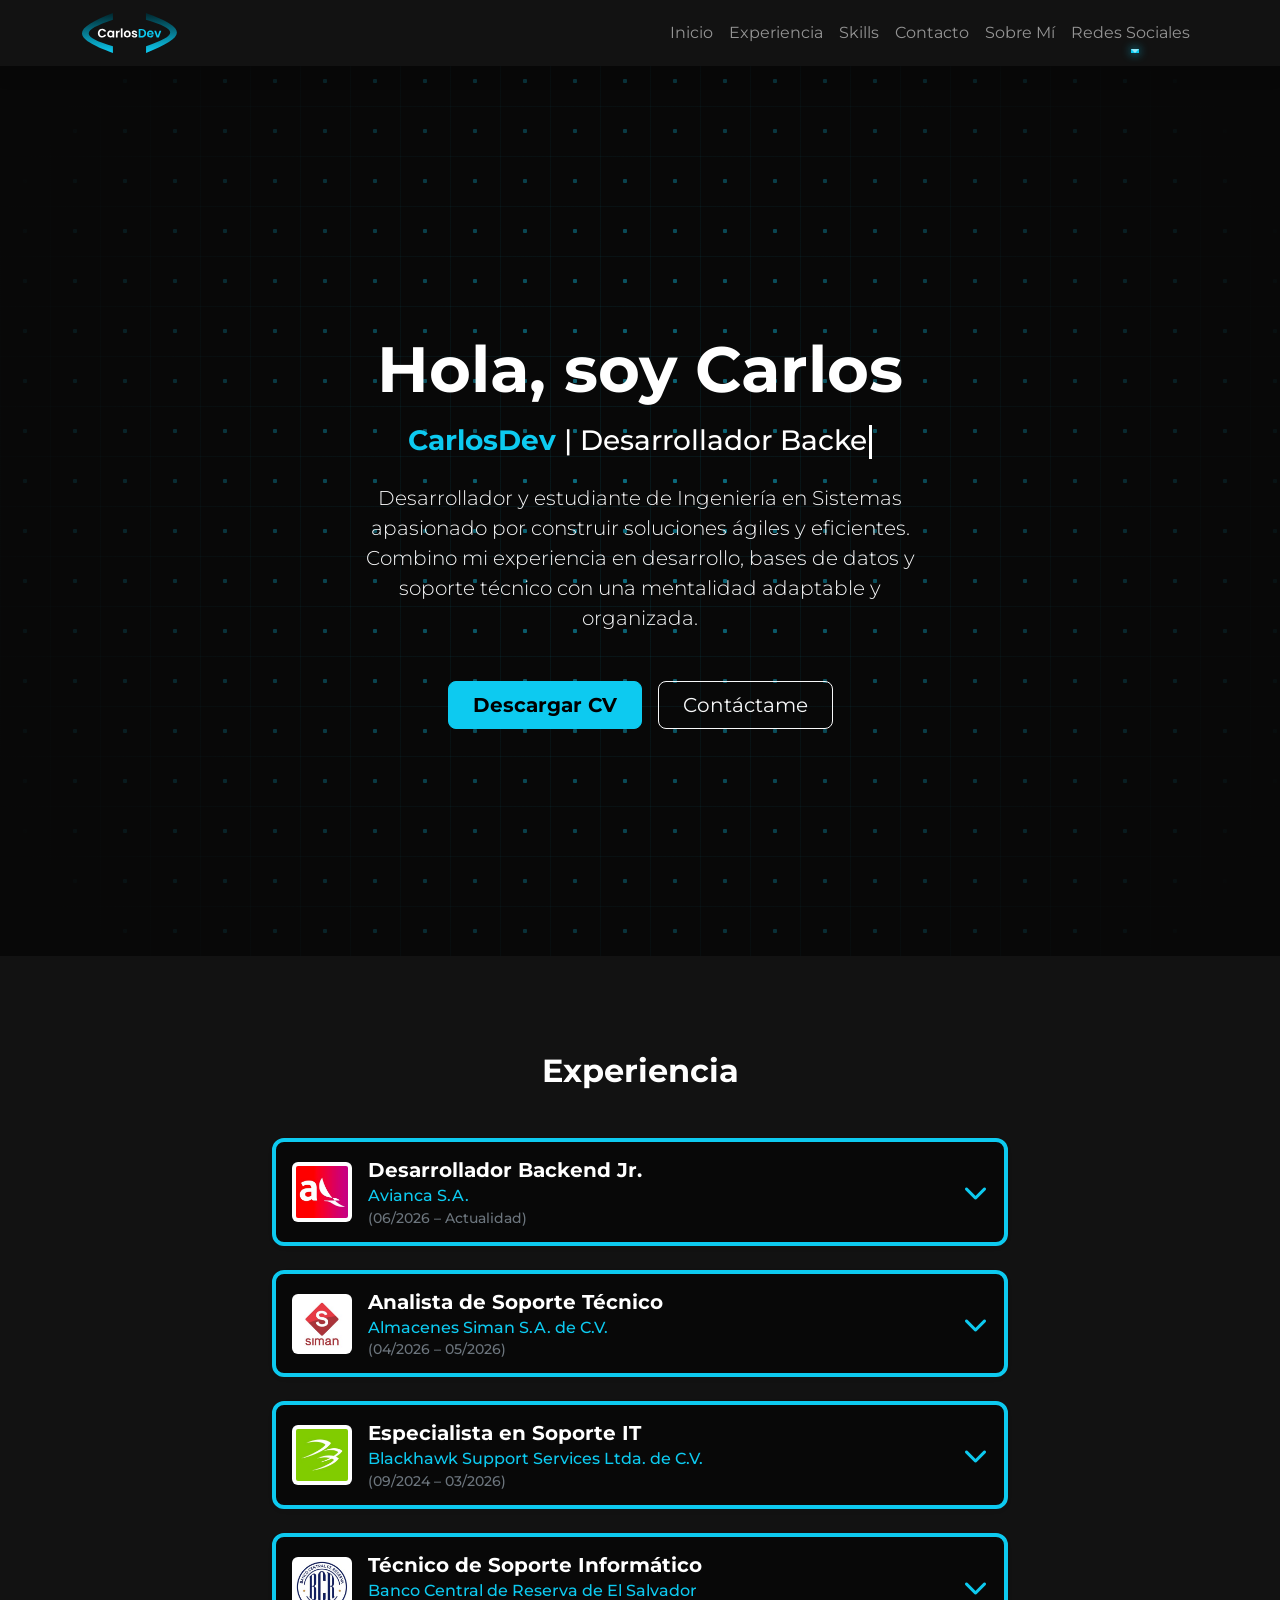
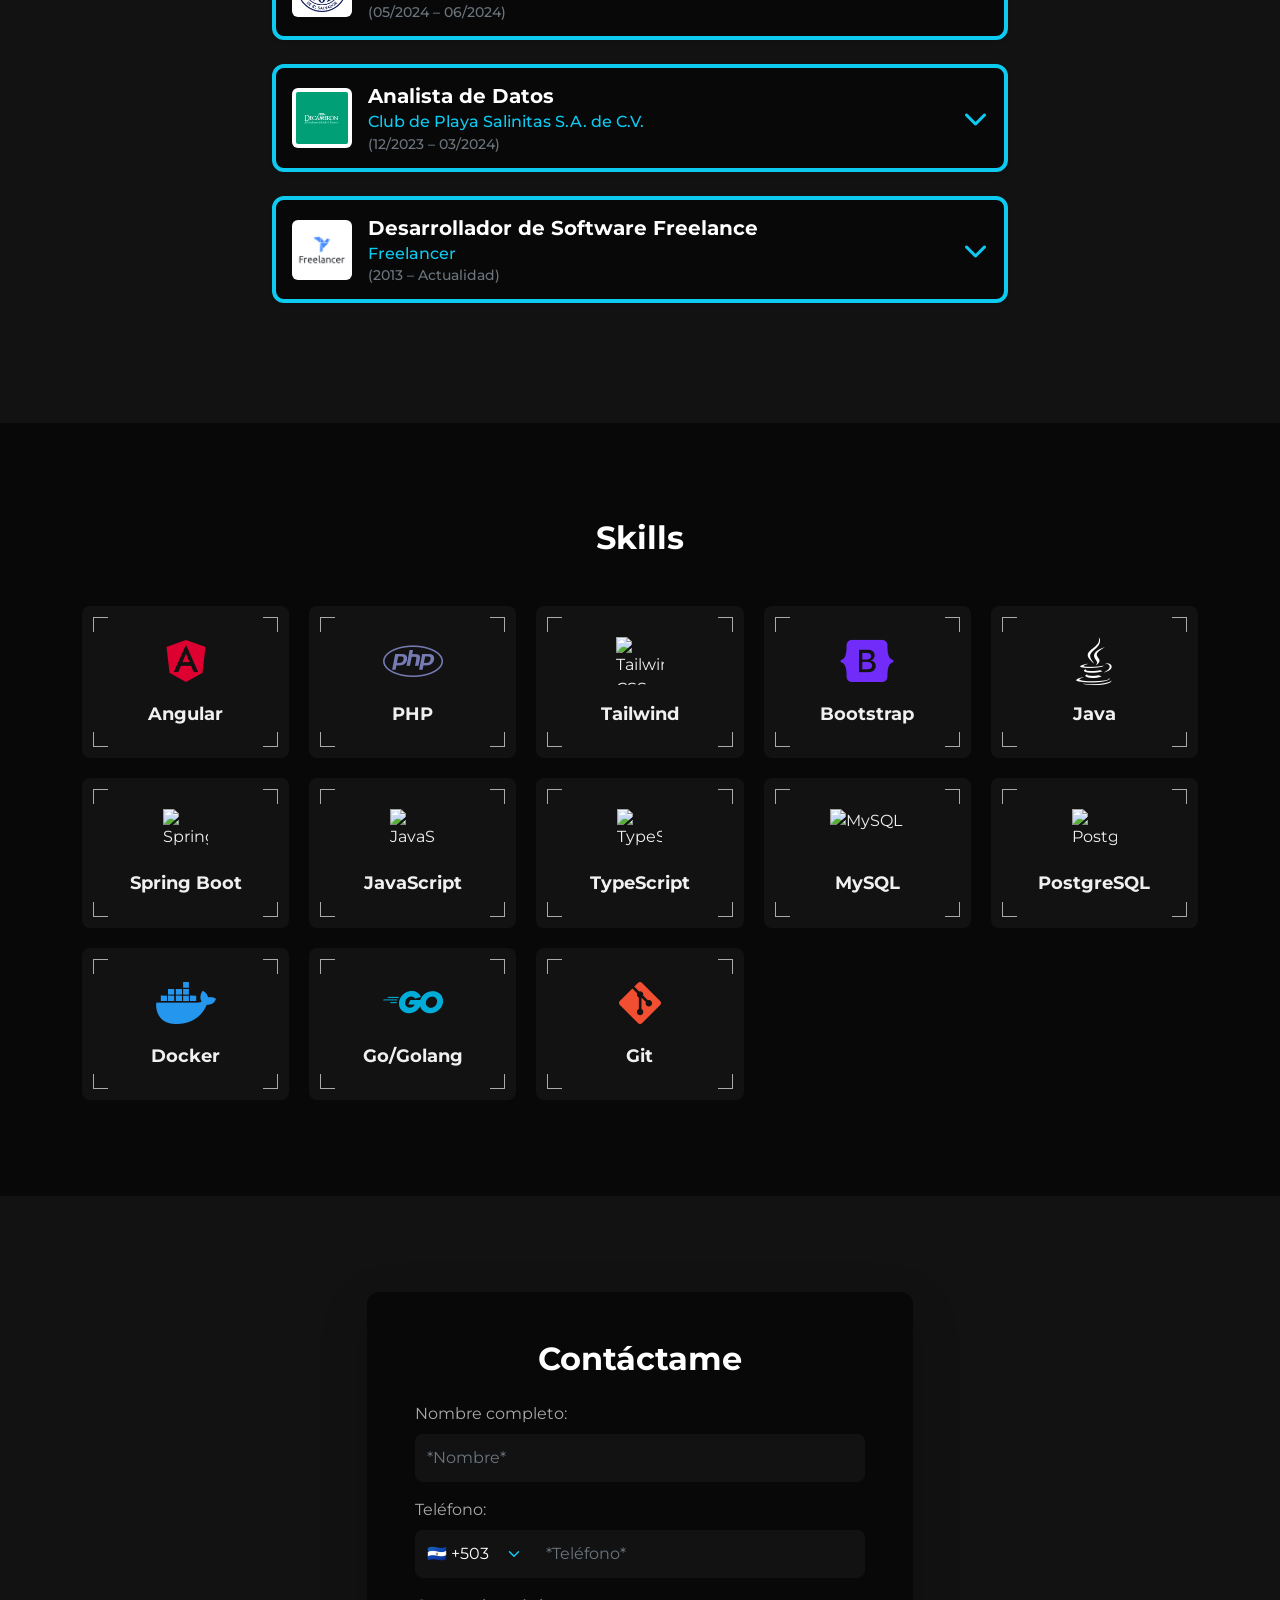
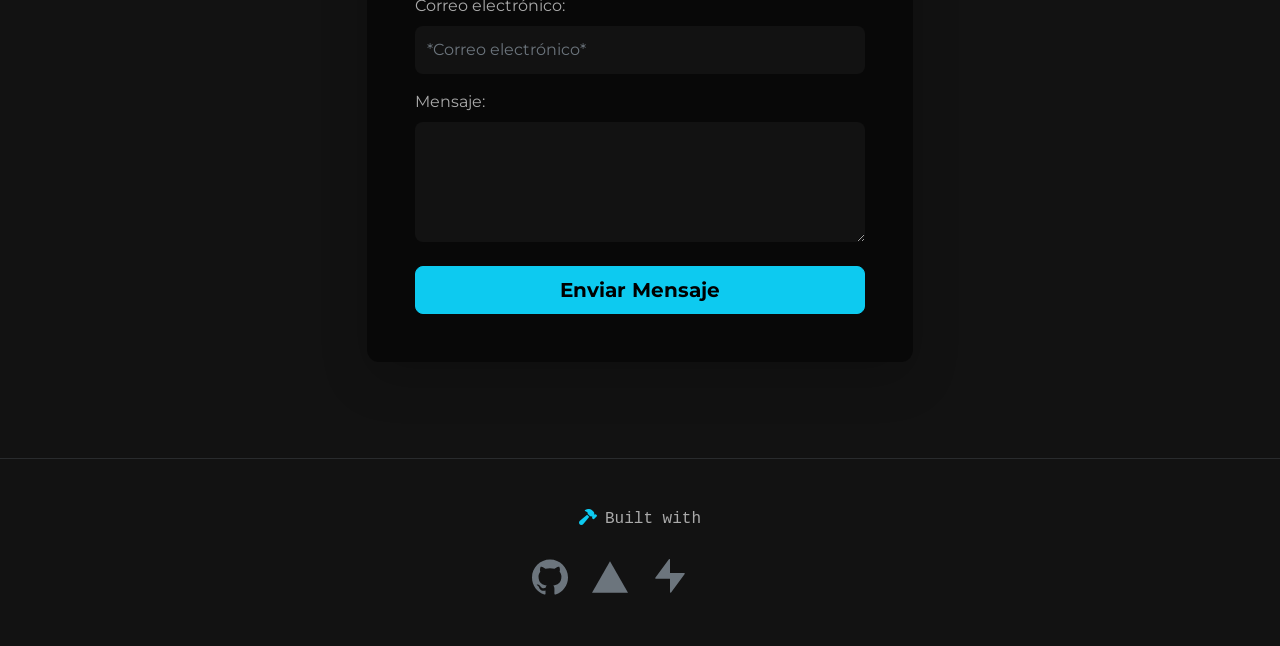
==== commit 9dec12a9: "Fix: Apply minor fixes and adjustments" ====
--- a/index.html
+++ b/index.html
@@ -263,12 +263,12 @@
             <div class="skills-grid">
                 <a href="https://angular.io/" target="_blank" class="skill-item">
                     <div class="crosshair top-left"></div><div class="crosshair top-right"></div><div class="crosshair bottom-left"></div><div class="crosshair bottom-right"></div>
-                    <i class="fab fa-angular fa-3x mb-3 text-danger"></i>
+                    <i class="fab fa-angular fa-3x mb-3" style="color: #DD0031;"></i>
                     <span class="skill-name">Angular</span>
                 </a>
                 <a href="https://www.php.net/" target="_blank" class="skill-item">
                     <div class="crosshair top-left"></div><div class="crosshair top-right"></div><div class="crosshair bottom-left"></div><div class="crosshair bottom-right"></div>
-                    <i class="fab fa-php fa-3x mb-3 text-primary"></i>
+                    <i class="fab fa-php fa-3x mb-3" style="color: #777BB4;"></i>
                     <span class="skill-name">PHP</span>
                 </a>
                 <a href="https://tailwindcss.com/" target="_blank" class="skill-item">
@@ -288,28 +288,43 @@
                 </a>
                 <a href="https://spring.io/projects/spring-boot" target="_blank" class="skill-item">
                     <div class="crosshair top-left"></div><div class="crosshair top-right"></div><div class="crosshair bottom-left"></div><div class="crosshair bottom-right"></div>
-                    <img src="https://upload.wikimedia.org/wikipedia/commons/thumb/7/79/Spring_Boot.svg/960px-Spring_Boot.svg.png?_=20230616230349" alt="Spring Boot" style="width: 48px; height: 48px;" class="mb-3">
+                    <img src="https://upload.wikimedia.org/wikipedia/commons/thumb/7/79/Spring_Boot.svg/960px-Spring_Boot.svg.png?_=20230616230349" alt="Spring Boot" style="width: 45px; height: 45px;" class="mb-3">
                     <span class="skill-name">Spring Boot</span>
                 </a>
                 <a href="https://developer.mozilla.org/en-US/docs/Web/JavaScript" target="_blank" class="skill-item">
                     <div class="crosshair top-left"></div><div class="crosshair top-right"></div><div class="crosshair bottom-left"></div><div class="crosshair bottom-right"></div>
-                    <img src="https://upload.wikimedia.org/wikipedia/commons/thumb/6/6a/JavaScript-logo.png/960px-JavaScript-logo.png?_=20120221235433" alt="JavaScript" style="width: 48px; height: 48px;" class="mb-3">
+                    <img src="https://upload.wikimedia.org/wikipedia/commons/thumb/6/6a/JavaScript-logo.png/960px-JavaScript-logo.png?_=20120221235433" alt="JavaScript" style="width: 45px; height: 45px;" class="mb-3">
                     <span class="skill-name">JavaScript</span>
                 </a>
+                <a href="https://www.typescriptlang.org/" target="_blank" class="skill-item">
+                    <div class="crosshair top-left"></div><div class="crosshair top-right"></div><div class="crosshair bottom-left"></div><div class="crosshair bottom-right"></div>
+                    <img src="https://upload.wikimedia.org/wikipedia/commons/thumb/4/4c/Typescript_logo_2020.svg/960px-Typescript_logo_2020.svg.png" alt="TypeScript" style="width: 45px; height: 45px;" class="mb-3">
+                    <span class="skill-name">TypeScript</span>
+                </a>
                 <a href="https://www.mysql.com/" target="_blank" class="skill-item">
                     <div class="crosshair top-left"></div><div class="crosshair top-right"></div><div class="crosshair bottom-left"></div><div class="crosshair bottom-right"></div>
-                    <img src="https://upload.wikimedia.org/wikipedia/en/thumb/d/dd/MySQL_logo.svg/960px-MySQL_logo.svg.png" alt="MySQL" style="width: 80px; height: 48px;" class="mb-3">
+                    <img src="https://upload.wikimedia.org/wikipedia/en/thumb/d/dd/MySQL_logo.svg/960px-MySQL_logo.svg.png" alt="MySQL" style="width: 75px; height: 45px;" class="mb-3">
                     <span class="skill-name">MySQL</span>
                 </a>
                 <a href="https://www.postgresql.org/" target="_blank" class="skill-item">
                     <div class="crosshair top-left"></div><div class="crosshair top-right"></div><div class="crosshair bottom-left"></div><div class="crosshair bottom-right"></div>
-                    <img src="https://upload.wikimedia.org/wikipedia/commons/2/29/Postgresql_elephant.svg" alt="PostgreSQL" style="width: 48px; height: 48px;" class="mb-3">
+                    <img src="https://upload.wikimedia.org/wikipedia/commons/2/29/Postgresql_elephant.svg" alt="PostgreSQL" style="width: 45px; height: 45px;" class="mb-3">
                     <span class="skill-name">PostgreSQL</span>
                 </a>
                 <a href="https://www.docker.com/" target="_blank" class="skill-item">
                     <div class="crosshair top-left"></div><div class="crosshair top-right"></div><div class="crosshair bottom-left"></div><div class="crosshair bottom-right"></div>
-                    <img src="https://brandlogos.net/wp-content/uploads/2025/10/docker_mark-logo_brandlogos.net_yetav-512x404.png" alt="Docker" style="width: 72px; height: 48px;" class="mb-3">
+                    <i class="fa-brands fa-docker fa-3x mb-3"style="color: #2496ed;"></i>
                     <span class="skill-name">Docker</span>
+                </a>
+                <a href="https://go.dev/" target="_blank" class="skill-item">
+                    <div class="crosshair top-left"></div><div class="crosshair top-right"></div><div class="crosshair bottom-left"></div><div class="crosshair bottom-right"></div>
+                    <i class="fa-brands fa-golang fa-3x mb-3" style="color: #00ADD8;"></i>
+                    <span class="skill-name">Go/Golang</span>
+                </a>
+                <a href="https://git-scm.com/" target="_blank" class="skill-item">
+                    <div class="crosshair top-left"></div><div class="crosshair top-right"></div><div class="crosshair bottom-left"></div><div class="crosshair bottom-right"></div>
+                    <i class="fa-brands fa-git-alt fa-3x mb-3" style="color: #F14E32;"></i>
+                    <span class="skill-name">Git</span>
                 </a>
             </div>
         </div>
--- a/css/style.css
+++ b/css/style.css
@@ -850,15 +850,16 @@
 /* Letterboxd: Iluminación independiente de los 3 puntos */
 .letterboxd-logo:hover .dot1 {
     fill: #00e054; /* Verde */
-    filter: drop-shadow(0 0 5px rgba(0, 224, 84, 0.6));
 }
 .letterboxd-logo:hover .dot2 {
     fill: #ff8000; /* Naranja */
-    filter: drop-shadow(0 0 5px rgba(255, 128, 0, 0.6));
 }
 .letterboxd-logo:hover .dot3 {
     fill: #40bcf4; /* Azul */
-    filter: drop-shadow(0 0 5px rgba(64, 188, 244, 0.6));
+}
+
+.letterboxd-logo:hover svg {
+    filter: drop-shadow(0 0 8px rgba(255, 255, 255, 0.4));
 }
 
 /* --- Footer index.html --- */
@@ -901,8 +902,8 @@
     width: 36px;
     height: 36px;
     background-color: #6c757d; /* Gris neutro por defecto */
-    -webkit-mask: url('https://cdn.jsdelivr.net/npm/simple-icons@v11/icons/render.svg') no-repeat center;
-    mask: url('https://cdn.jsdelivr.net/npm/simple-icons@v11/icons/render.svg') no-repeat center;
+    -webkit-mask: url('https://cdn.jsdelivr.net/npm/simple-icons/icons/render.svg') no-repeat center;
+    mask: url('https://cdn.jsdelivr.net/npm/simple-icons/icons/render.svg') no-repeat center;
     -webkit-mask-size: contain;
     mask-size: contain;
     transition: all 0.3s ease-in-out;
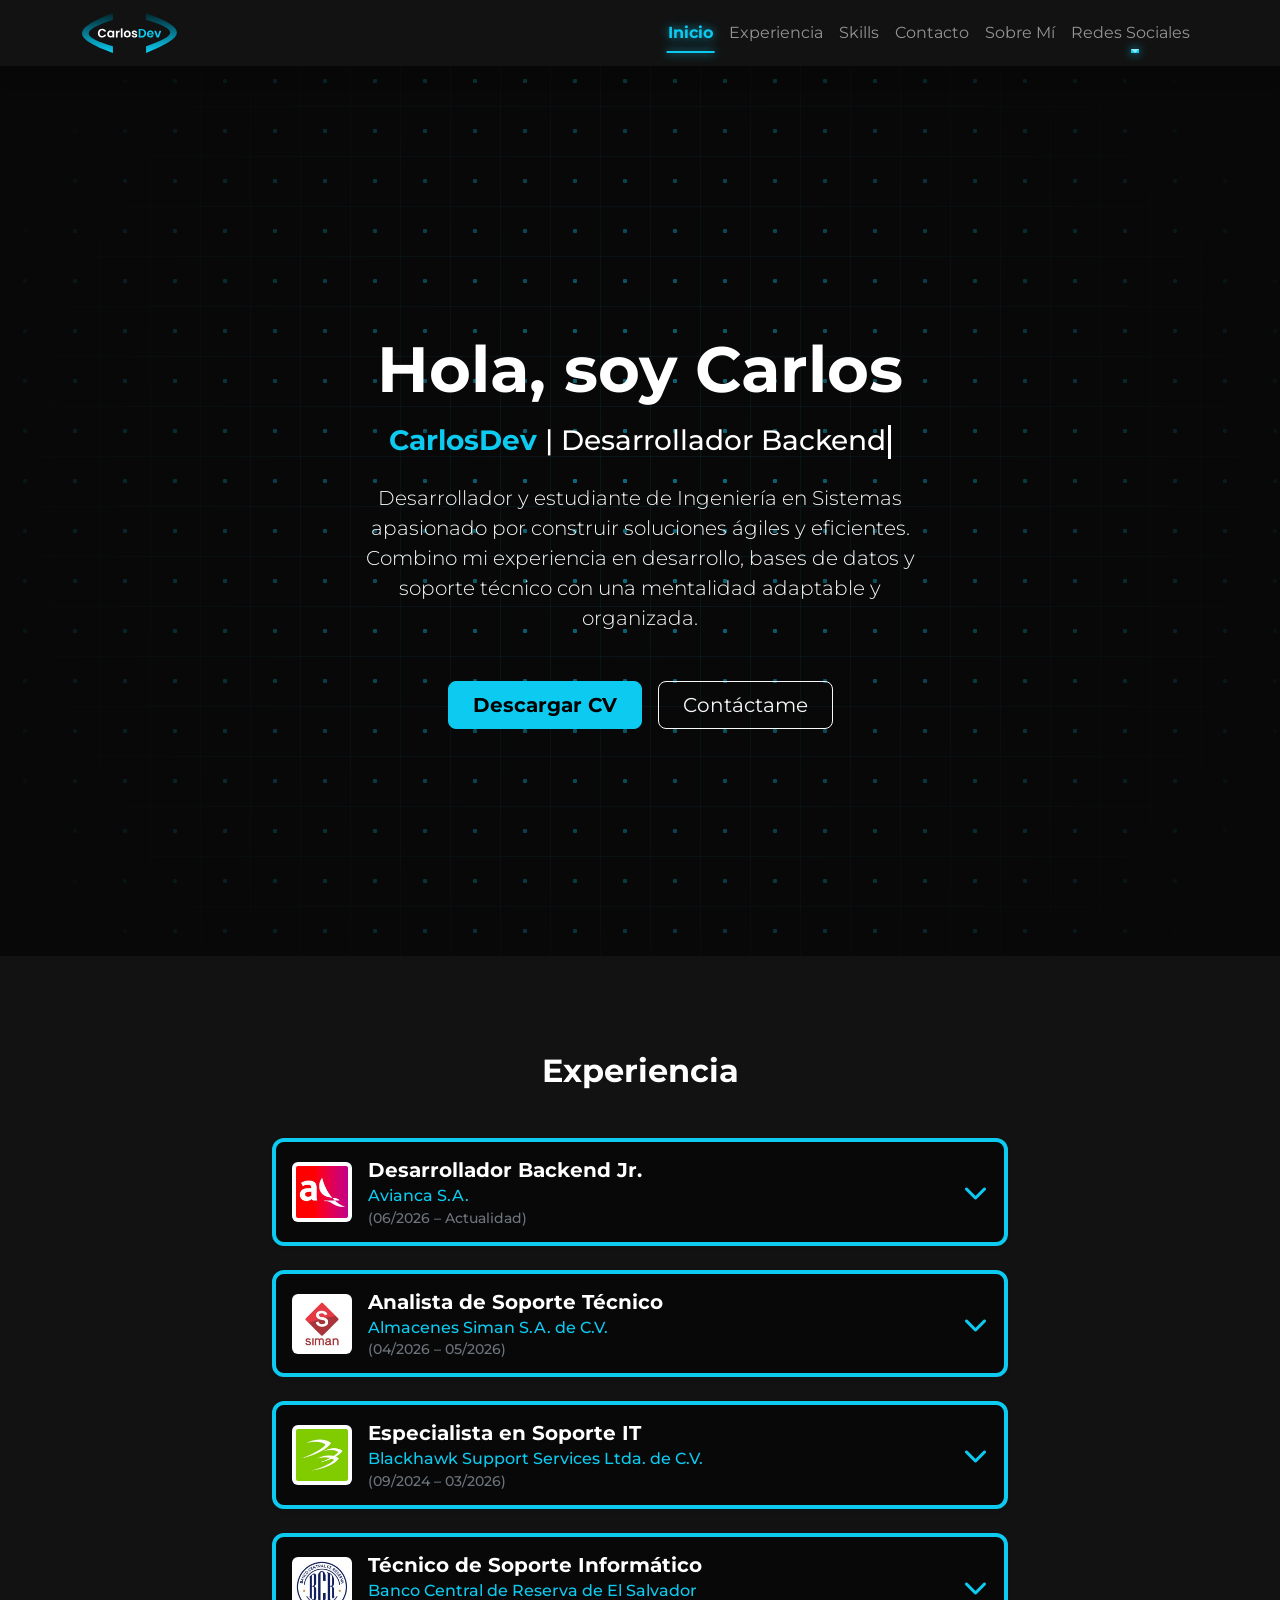
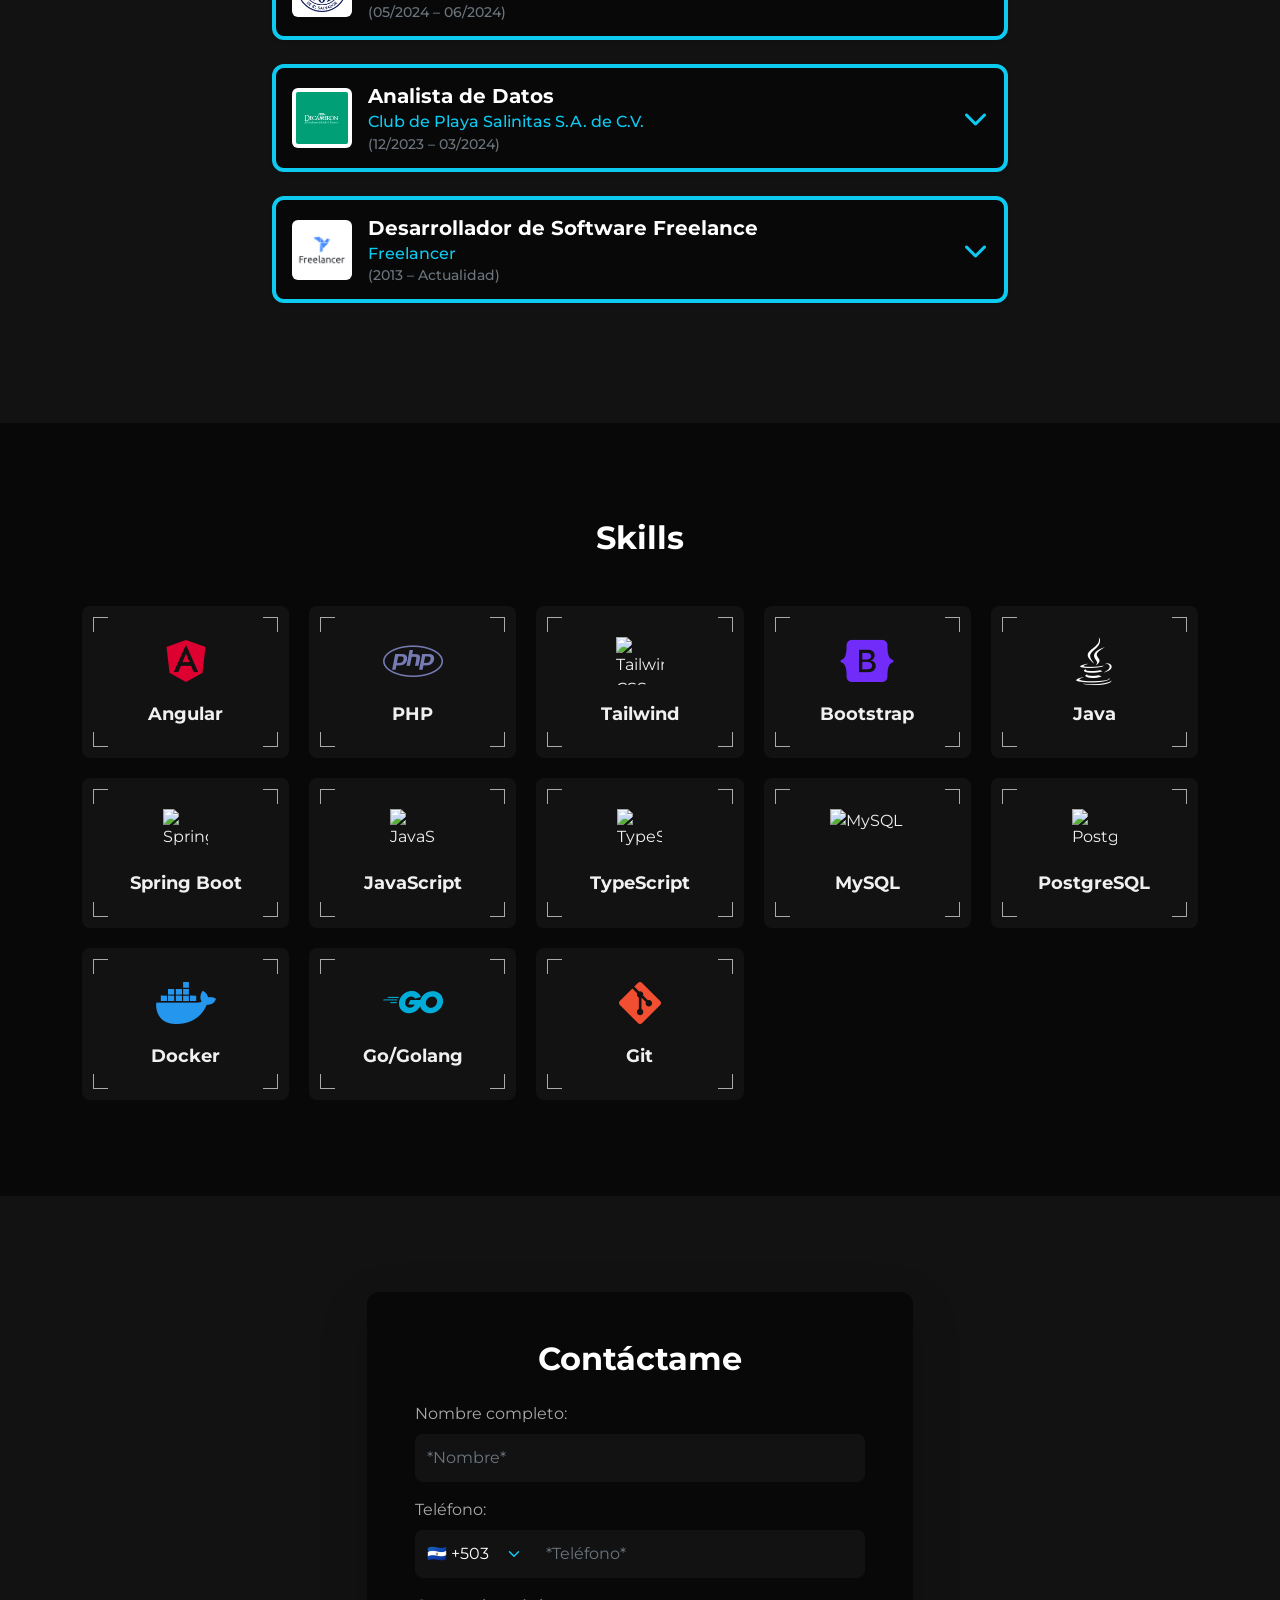
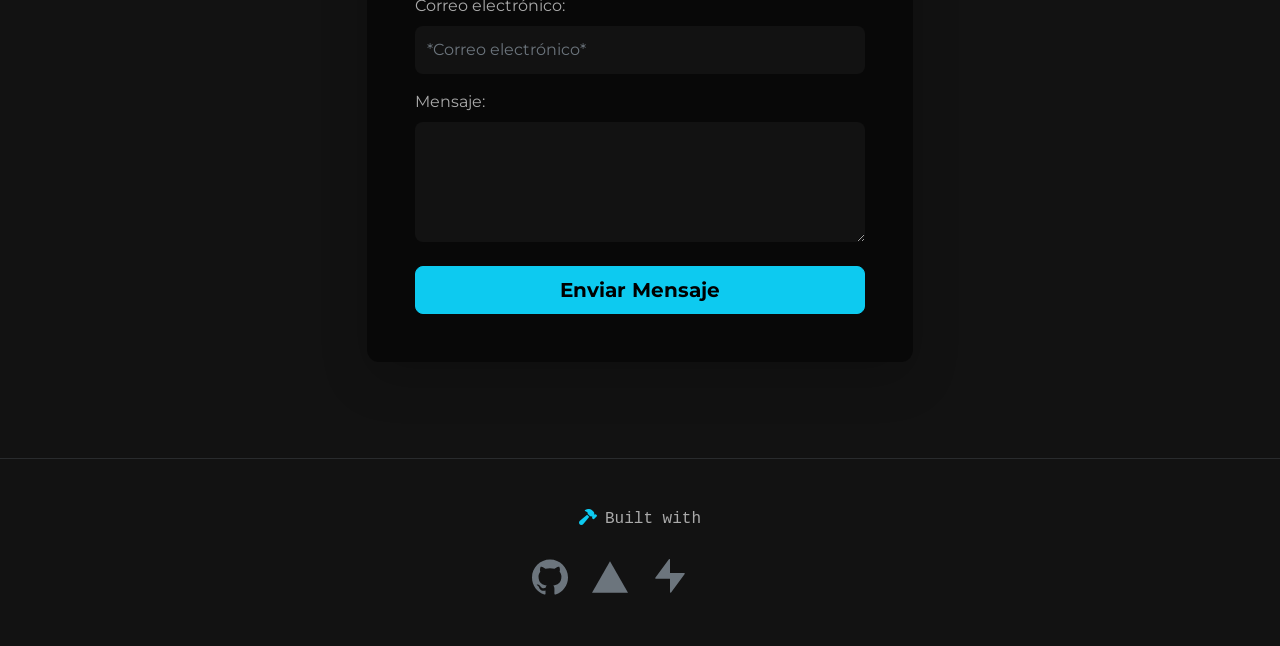
==== commit 1d8b00de: "Refactor: Extract static data to improve module isolation and simplify HTML" ====
--- a/index.html
+++ b/index.html
@@ -424,17 +424,14 @@
                 <a href="https://github.com/" target="_blank" class="built-logo github-logo" aria-label="GitHub">
                     <svg viewBox="0 0 24 24" xmlns="http://www.w3.org/2000/svg"><path d="M12 .297c-6.63 0-12 5.373-12 12 0 5.303 3.438 9.8 8.205 11.385.6.113.82-.258.82-.577 0-.285-.01-1.04-.015-2.04-3.338.724-4.042-1.61-4.042-1.61C4.422 18.07 3.633 17.7 3.633 17.7c-1.087-.744.084-.729.084-.729 1.205.084 1.838 1.236 1.838 1.236 1.07 1.835 2.809 1.305 3.495.998.108-.776.417-1.305.76-1.605-2.665-.3-5.466-1.332-5.466-5.93 0-1.31.465-2.38 1.235-3.22-.135-.303-.54-1.523.105-3.176 0 0 1.005-.322 3.3 1.23.96-.267 1.98-.399 3-.405 1.02.006 2.04.138 3 .405 2.28-1.552 3.285-1.23 3.285-1.23.645 1.653.24 2.873.12 3.176.765.84 1.23 1.91 1.23 3.22 0 4.61-2.805 5.625-5.475 5.92.42.36.81 1.096.81 2.22 0 1.606-.015 2.896-.015 3.286 0 .315.21.69.825.57C20.565 22.092 24 17.592 24 12.297c0-6.627-5.373-12-12-12"/></svg>
                 </a>
-                
                 <!-- Vercel -->
                 <a href="https://vercel.com/" target="_blank" class="built-logo vercel-logo" aria-label="Vercel">
                     <svg viewBox="0 0 24 24" xmlns="http://www.w3.org/2000/svg"><path d="M24 22.525H0l12-21.05 12 21.05z"/></svg>
                 </a>
-
                 <!-- Supabase -->
                 <a href="https://supabase.com/" target="_blank" class="built-logo supabase-logo" aria-label="Supabase">
                     <svg viewBox="0 0 24 24" xmlns="http://www.w3.org/2000/svg"><path d="M21.362 9.354H12V.396a.396.396 0 0 0-.716-.233L2.203 12.424l-.013.016a.394.394 0 0 0 .315.644H12v8.958a.396.396 0 0 0 .716.233l9.081-12.261a.394.394 0 0 0-.315-.644c-.04 0-.081.006-.12.018z"/></svg>
                 </a>
-
                 <!-- Render -->
                 <a href="https://render.com/" target="_blank" class="built-logo render-logo" aria-label="Render">
                     <div class="render-icon"></div>
--- a/css/style.css
+++ b/css/style.css
@@ -564,12 +564,24 @@
     width: 100%;
     height: 100%;
     object-fit: cover;
-    filter: brightness(0.8) contrast(1.1); /* Toque oscuro y contrastado */
     transition: filter 0.4s ease;
 }
 
-.cyber-travel-card:hover .travel-cover {
-    filter: brightness(1) contrast(1.1);
+.travel-img-wrapper::after {
+    content: '';
+    position: absolute;
+    top: 0;
+    left: 0;
+    width: 100%;
+    height: 100%;
+    background: rgba(0, 0, 0, 0.35); /* Oscurece un 35% */
+    transition: background 0.4s ease;
+    pointer-events: none; /* Evita que la capa bloquee los clics */
+    z-index: 1;
+}
+
+.cyber-travel-card:hover .travel-img-wrapper::after {
+    background: rgba(0, 0, 0, 0); /* Luz completa */
 }
 
 .cyber-heart-icon {
@@ -724,7 +736,7 @@
     transform: rotateY(180deg) !important;
 }
 
-/* --- Tarjetas de Música --- */
+/* --- Widget de Música --- */
 .cyber-spotify-card {
     background: rgba(10, 10, 12, 0.9);
     border: 1px solid rgba(13, 202, 240, 0.25);
@@ -781,6 +793,76 @@
     box-shadow: 0 0 12px #1DB954;
 }
 
+/* --- Top Track List ---*/
+.cyber-top-track {
+    background: rgba(10, 10, 12, 0.4);
+    border: 1px solid rgba(13, 202, 240, 0.05);
+    border-left: 4px solid rgba(255, 255, 255, 0.05); 
+    border-radius: 8px;
+    transition: all 0.3s cubic-bezier(0.25, 0.8, 0.25, 1);
+    cursor: pointer;
+    /* Optimización: aislar el renderizado gráfico de la fila */
+    contain: paint; 
+}
+
+.top-track-img {
+    width: 44px;
+    height: 44px;
+    min-width: 44px;
+    object-fit: cover;
+    border: 1px solid rgba(255, 255, 255, 0.1);
+    transition: all 0.3s ease;
+}
+
+.track-title {
+    font-size: 0.95rem;
+    transition: color 0.3s ease, text-shadow 0.3s ease;
+    -webkit-font-smoothing: antialiased;
+}
+
+.play-icon-wrapper i {
+    opacity: 0.3;
+    transition: all 0.3s ease;
+}
+
+/* --- Interacción del Usuario (Hover) --- */
+.cyber-top-track:hover {
+    background: rgba(10, 10, 12, 0.85);
+    border-color: rgba(13, 202, 240, 0.2);
+    border-left: 4px solid var(--primary-color); 
+    box-shadow: -8px 0 15px -5px rgba(13, 202, 240, 0.4), inset 0 0 15px rgba(13, 202, 240, 0.03);
+    /* Desplazamiento lateral fluido */
+    transform: translateX(4px); 
+}
+
+/* El título se enciende en cian nítido */
+.cyber-top-track:hover .track-title {
+    color: var(--primary-color) !important; 
+    text-shadow: 0 0 4px rgba(13, 202, 240, 0.4);
+}
+
+/* La miniatura se enmarca en luz cian */
+.cyber-top-track:hover .top-track-img {
+    border-color: #fff !important;
+    box-shadow: 0 0 10px rgba(13, 202, 240, 0.4);
+}
+
+/* El indicador de acción se enciende */
+.cyber-top-track:hover .play-icon-wrapper i {
+    opacity: 1;
+    text-shadow: 0 0 6px var(--primary-color);
+}
+
+.track-number {
+    width: 24px !important;
+    min-width: 24px;
+    text-align: center;
+    display: flex;
+    justify-content: center;
+    align-items: center;
+    font-size: 0.9rem;
+}
+
 .avatar-neon {
     color: #00f3ff;
 }
@@ -792,12 +874,17 @@
 
 /* --- Footer about.html --- */
 .api-logo {
-    display: inline-block;
+    display: flex;
+    align-items: center;
+    justify-content: center;
     transition: transform 0.3s ease;
+    /* Eliminamos el espacio base fantasma que dejan las tipografías */
+    line-height: 0;
 }
 
 /* Estado Base */
 .api-logo svg {
+    display: block;
     width: 36px;
     height: 36px;
     fill: #6c757d; 
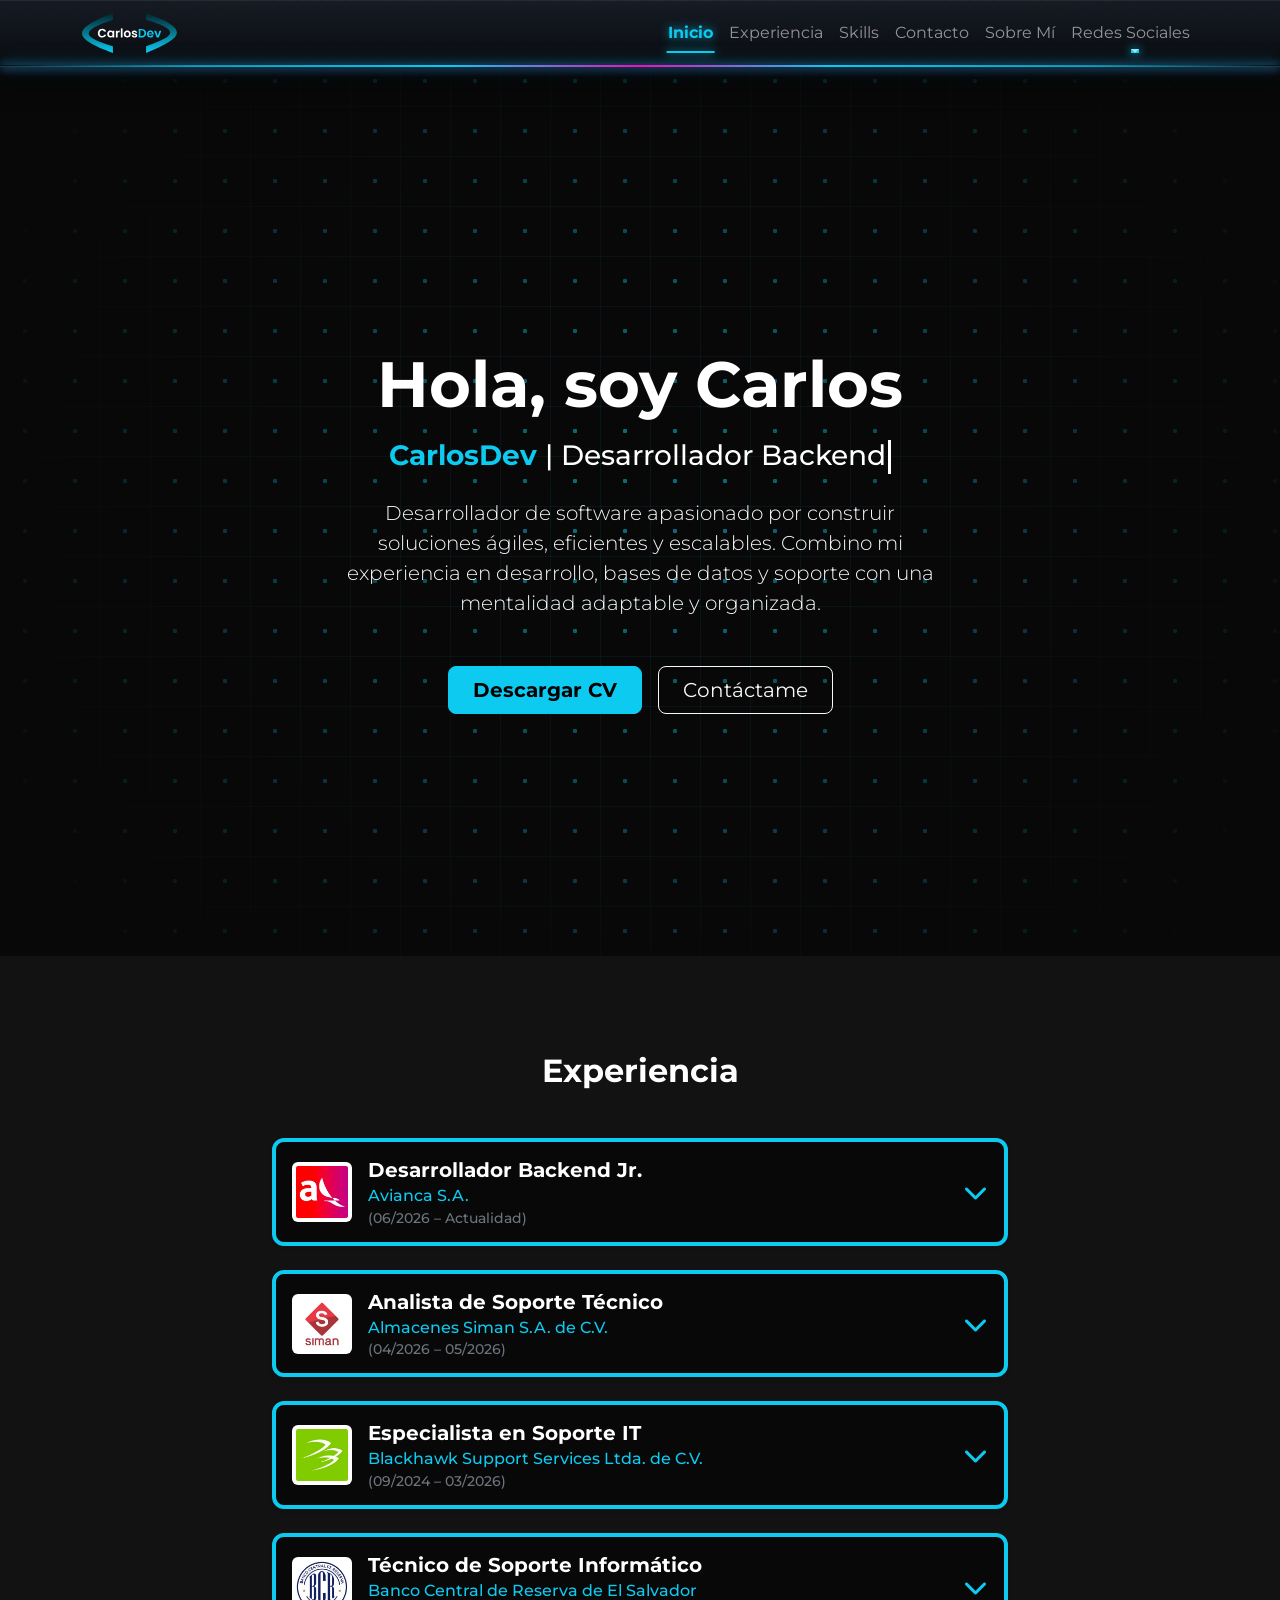
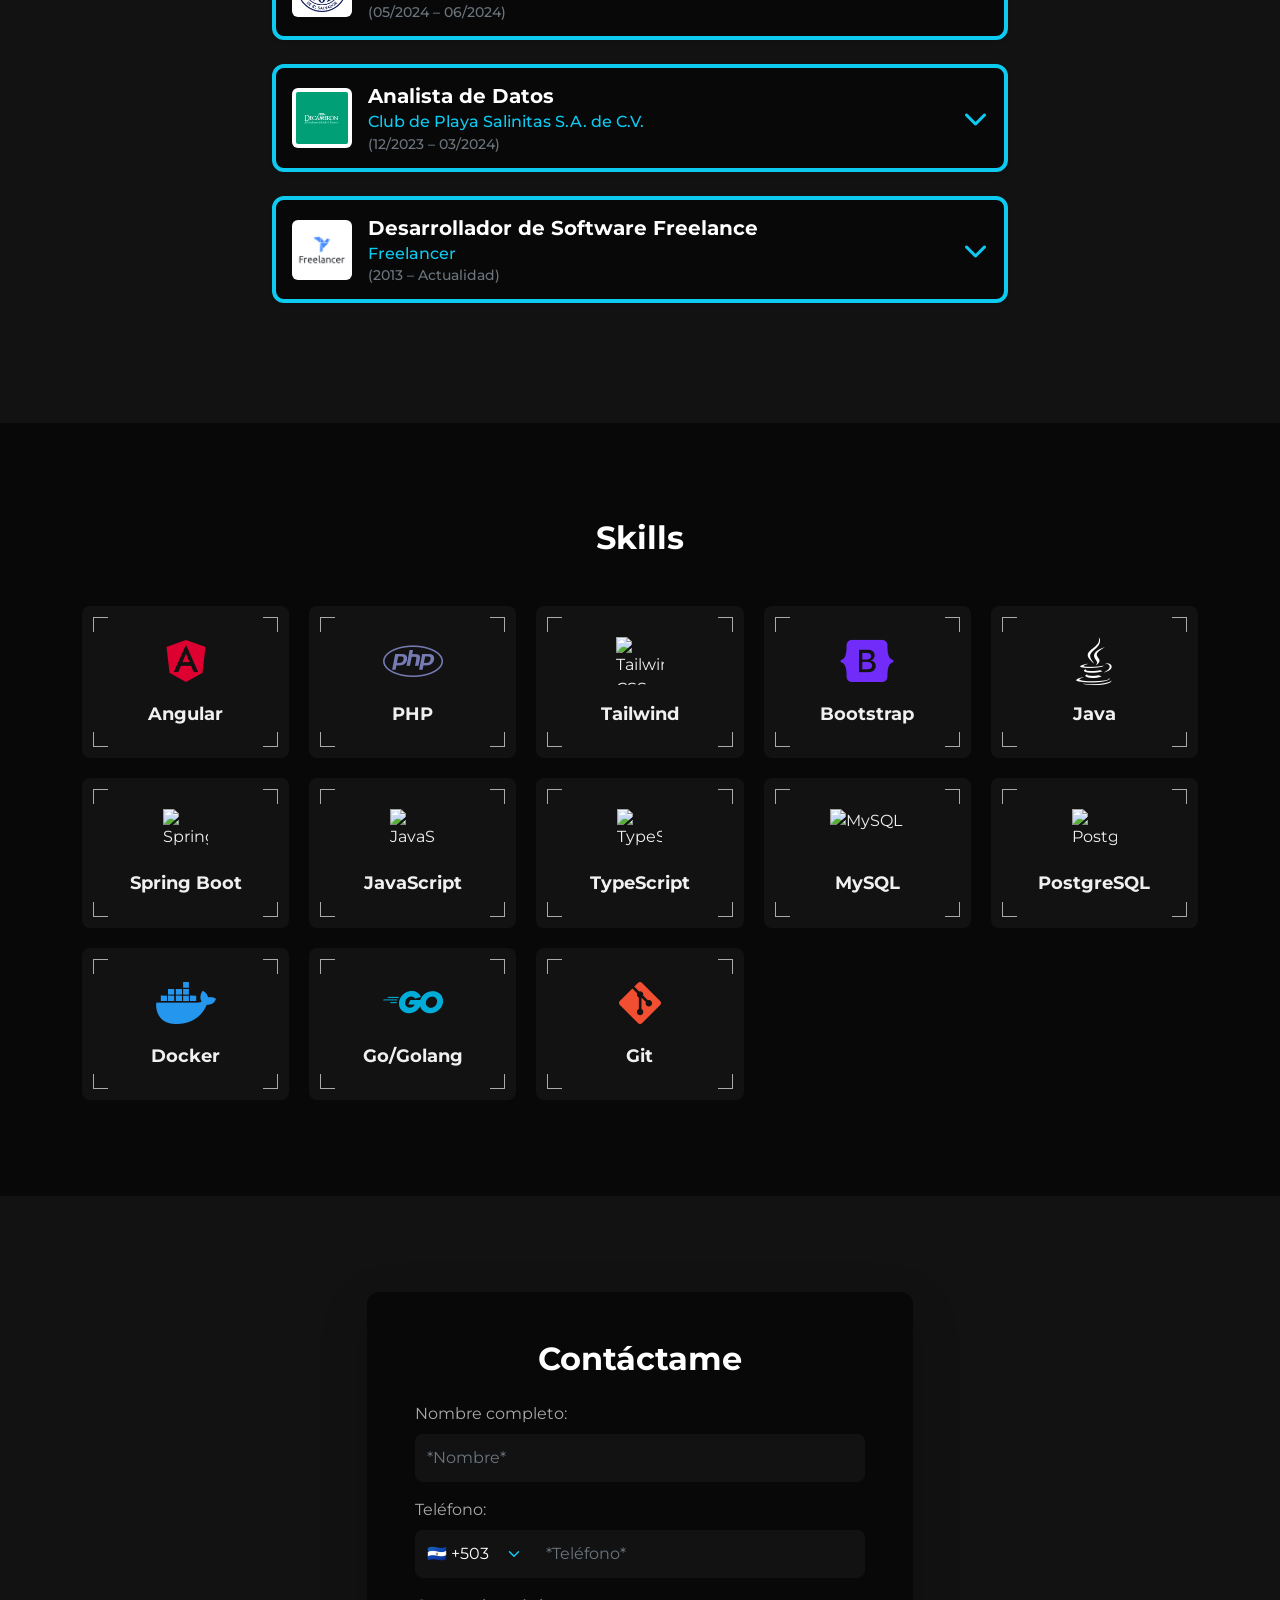
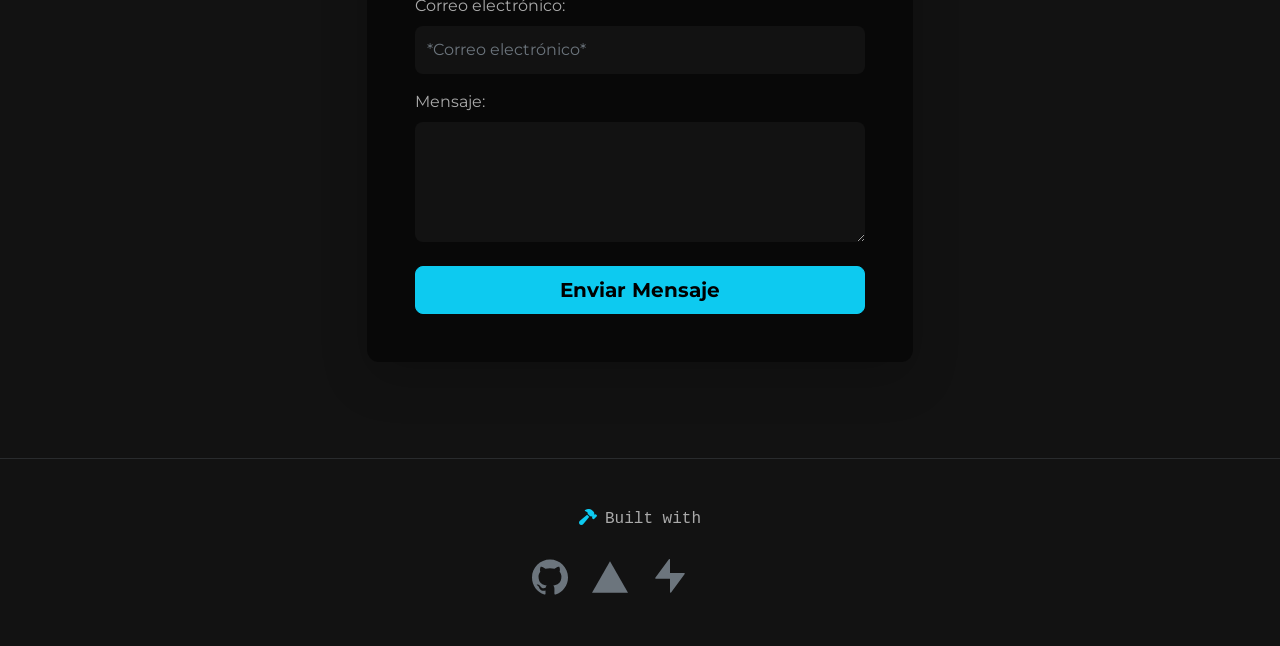
==== commit c28db4ad: "Chore: Update CV PDF document and minor adjustments" ====
--- a/index.html
+++ b/index.html
@@ -62,8 +62,8 @@
                 <span id="typewriter" class="typewriter-text"></span><span class="cursor"></span>
             </h2>
             <p class="lead mb-5 mx-auto text-light" style="max-width: 600px;">
-                Desarrollador y estudiante de Ingeniería en Sistemas apasionado por construir soluciones ágiles y eficientes. 
-                Combino mi experiencia en desarrollo, bases de datos y soporte técnico con una mentalidad adaptable y organizada.
+                Desarrollador de software apasionado por construir soluciones ágiles, eficientes y escalables. 
+                Combino mi experiencia en desarrollo, bases de datos y soporte con una mentalidad adaptable y organizada.
             </p>
             <div class="d-flex justify-content-center gap-3">
                 <a href="assets/CV-CarlosCarcamoSegovia.pdf" download class="btn btn-info btn-lg fw-bold px-4 portfolio-action-btn">Descargar CV</a>
--- a/css/style.css
+++ b/css/style.css
@@ -1,1167 +1,33 @@
-/* Añadimos Montserrat Font */
-@import url('https://fonts.googleapis.com/css2?family=Montserrat:wght@400;700&display=swap');
+/* =======================================
+ * Archivo: css/style.css
+ * Descripción: Punto de entrada principal
+ * de los estilos del portafolio.
+ * Importa todos los módulos CSS del
+ * proyecto en el orden correcto.
+ * Aplica a: index.html, about.html
+ * ======================================= */
 
-html {
-    scroll-behavior: smooth;
-}
+/* ------------------------------------------
+ * 1. Base — Variables, reset y utilidades
+ * ------------------------------------------ */
+@import url('./base.css');
 
-:root {
-    --bg-dark: #121212;
-    --bg-black: #080808;
-    --text-main: #f0f0f0;
-    --text-muted: #aaaaaa;
-    --primary-color: #0dcaf0;
-    --secundary-color: #f00dca;
-}
+/* ------------------------------------------
+ * 2. Navbar — Barra de navegación global
+ * ------------------------------------------ */
+@import url('./navbar.css');
 
-body.tech-theme {
-    font-family: 'Montserrat', system-ui, -apple-system, sans-serif;
-    padding-top: 56px;
-    background-color: var(--bg-black);
-    color: var(--text-main);
-    transition: all 0.3s ease;
-}
+/* ------------------------------------------
+ * 3. Index — Estilos de la página principal
+ * ------------------------------------------ */
+@import url('./index.css');
 
-.bg-dark {
-    background-color: var(--bg-dark) !important;
-}
+/* ------------------------------------------
+ * 4. About — Estilos de la página Sobre Mí
+ * ------------------------------------------ */
+@import url('./about.css');
 
-.bg-black {
-    background-color: var(--bg-black) !important;
-}
-
-.text-light-gray {
-    color: var(--text-muted);
-}
-
-/* --- Fondo animado de circuito --- */
-.hero-section {
-    min-height: 100vh;
-    background-color: var(--bg-black);
-    
-    /* Capa 1: Nodos (puntos), Capa 2: Pistas horizontales, Capa 3: Pistas verticales */
-    background-image: 
-        radial-gradient(circle, rgba(13, 202, 240, 0.5) 2px, transparent 2.5px),
-        linear-gradient(rgba(13, 202, 240, 0.08) 1px, transparent 1px),
-        linear-gradient(90deg, rgba(13, 202, 240, 0.08) 1px, transparent 1px);
-    
-    background-size: 50px 50px;
-    background-position: 0 0, 0 0, 0 0;
-    
-    /* Animación infinita que mueve el circuito diagonalmente */
-    animation: circuitScroll 20s linear infinite;
-    position: relative;
-}
-
-/* Efecto de viñeta: oscurece los bordes para dar profundidad y resaltar el texto */
-.hero-section::before {
-    content: "";
-    position: absolute;
-    top: 0; left: 0; right: 0; bottom: 0;
-    background: radial-gradient(circle at center, transparent 10%, var(--bg-black) 90%);
-    pointer-events: none; /* Importante para no bloquear el clic en tus botones */
-    z-index: 1;
-}
-
-/* Elevamos tu texto y botones por encima del efecto oscuro */
-.hero-section .container {
-    position: relative;
-    z-index: 2;
-}
-
-#about.hero-section {
-    background-color: #0a0a0a !important;
-    background-image: none !important; 
-    animation: none !important;
-}
-
-/* Scanlines horizontales */
-.scanlines {
-    background: repeating-linear-gradient(
-        to bottom,
-        rgba(255, 255, 255, 0) 0px,
-        rgba(255, 255, 255, 0) 2px,
-        rgba(0, 0, 0, 0.25) 2px,
-        rgba(0, 0, 0, 0.25) 4px
-    );
-}
-
-/* Contenedores de las columnas generadas por JS */
-.hacker-column {
-    position: absolute;
-    top: -50px;
-    font-family: 'Fira Code', 'Roboto Mono', 'Courier New', monospace;
-    font-size: 14px;
-    line-height: 1.2;
-    white-space: pre-wrap;
-    word-break: break-all;
-    
-    /* Efecto de desvanecimiento hacia abajo para que no corte abruptamente */
-    -webkit-mask-image: linear-gradient(to bottom, rgba(0,0,0,1) 40%, rgba(0,0,0,0) 100%);
-    mask-image: linear-gradient(to bottom, rgba(0,0,0,1) 40%, rgba(0,0,0,0) 100%);
-    
-    /* Opacidad controlada para que sea un fondo y no le quite protagonismo a tu consola */
-    opacity: 0.15; 
-    transition: color 0.3s ease;
-}
-
-/* Colores Neón usando las variables de tu paleta */
-.hacker-cyan {
-    color: var(--primary-color);
-    text-shadow: 0 0 5px var(--primary-color), 0 0 10px var(--primary-color);
-}
-
-.hacker-magenta {
-    color: var(--secundary-color);
-    text-shadow: 0 0 5px var(--secundary-color), 0 0 10px var(--secundary-color);
-}
-
-@keyframes circuitScroll {
-    0% { background-position: 0 0, 0 0, 0 0; }
-    /* Mueve la cuadrícula exactamente un "bloque" (50px) para que el loop sea invisible */
-    100% { background-position: 50px 50px, 50px 50px, 50px 50px; }
-}
-
-.cursor {
-    display: inline-block;
-    width: 3px;
-    height: 1.2em;
-    background-color: white;
-    vertical-align: middle;
-    animation: blink 0.75s step-end infinite;
-    margin-left: 2px;
-}
-
-@keyframes blink {
-    0%, 100% { opacity: 1; }
-    50% { opacity: 0; }
-}
-
-.experience-card {
-    border-radius: 12px;
-    transition: transform 0.3s ease, box-shadow 0.3s ease;
-}
-
-.experience-card:hover {
-    transform: translateY(-5px);
-    box-shadow: 0 10px 30px rgba(13, 202, 240, 0.2) !important;
-}
-
-.skills-grid {
-    display: grid;
-    grid-template-columns: repeat(auto-fit, minmax(200px, 1fr));
-    gap: 20px;
-    justify-content: center;
-}
-
-.skill-item {
-    display: flex;
-    flex-direction: column;
-    align-items: center;
-    justify-content: center;
-    background-color: var(--bg-dark);
-    color: var(--text-main);
-    text-decoration: none;
-    padding: 30px;
-    border-radius: 8px;
-    position: relative;
-    transition: transform 0.3s ease, box-shadow 0.3s ease, background-color 0.3s ease;
-    border: 1px solid transparent;
-}
-
-.skill-item:hover {
-    transform: scale(1.03);
-    box-shadow: 0 5px 20px rgba(13, 202, 240, 0.3) !important;
-    background-color: var(--bg-black);
-    color: var(--primary-color);
-}
-
-.skill-item i {
-    transition: transform 0.3s ease;
-}
-
-.skill-item:hover i {
-    transform: scale(1.1);
-}
-
-.skill-name {
-    font-weight: bold;
-    font-size: 1.1em;
-}
-
-.crosshair {
-    position: absolute;
-    width: 15px;
-    height: 15px;
-    pointer-events: none;
-    transition: border-color 0.3s ease;
-}
-
-.crosshair::before,
-.crosshair::after {
-    content: "";
-    position: absolute;
-    background-color: var(--text-muted);
-    transition: background-color 0.3s ease;
-}
-
-.top-left { top: 10px; left: 10px; }
-.top-right { top: 10px; right: 10px; }
-.bottom-left { bottom: 10px; left: 10px; }
-.bottom-right { bottom: 10px; right: 10px; }
-
-.top-left::before { top: 0; left: 0; width: 1px; height: 100%; }
-.top-left::after { top: 0; left: 0; width: 100%; height: 1px; }
-
-.top-right::before { top: 0; right: 0; width: 1px; height: 100%; }
-.top-right::after { top: 0; right: 0; width: 100%; height: 1px; }
-
-.bottom-left::before { bottom: 0; left: 0; width: 1px; height: 100%; }
-.bottom-left::after { bottom: 0; left: 0; width: 100%; height: 1px; }
-
-.bottom-right::before { bottom: 0; right: 0; width: 1px; height: 100%; }
-.bottom-right::after { bottom: 0; right: 0; width: 100%; height: 1px; }
-
-.skill-item:hover .crosshair::before,
-.skill-item:hover .crosshair::after {
-    background-color: var(--primary-color);
-}
-
-.contact-card {
-    border-radius: 12px;
-    transition: all 0.3s ease;
-}
-
-.contact-card:hover {
-    box-shadow: 0 10px 30px rgba(13, 202, 240, 0.1) !important;
-}
-
-.form-control-dark {
-    font-family: inherit;
-    border: 1px solid transparent;
-    transition: border-color 0.3s ease;
-    padding: 12px;
-}
-
-.form-control-dark:hover {
-    background-color: #1a1a1a !important;
-    border-color: var(--primary-color) !important;
-}
-
-.form-control-dark:focus {
-    box-shadow: none !important;
-    border-color: var(--primary-color) !important;
-}
-
-.form-control-dark::placeholder {
-    color: #6c757d;
-    opacity: 1; 
-}
-
-.form-control-dark:focus::placeholder {
-    color: var(--primary-color); 
-    opacity: 0.7; 
-}
-
-/* --- Estilos para el Select de Países --- */
-
-#countryCode {
-    /* Forzamos a que respete nuestros estilos sobre los del navegador */
-    appearance: none; 
-    -webkit-appearance: none;
-    -moz-appearance: none;
-    
-    /* Añadimos un icono de flecha personalizado mediante SVG en el background */
-    background-image: url("data:image/svg+xml,%3csvg xmlns='http://www.w3.org/2000/svg' viewBox='0 0 16 16'%3e%3cpath fill='none' stroke='%230dcaf0' stroke-linecap='round' stroke-linejoin='round' stroke-width='2' d='m2 5 6 6 6-6'/%3e%3c/svg%3e");
-    background-repeat: no-repeat;
-    background-position: right 0.75rem center;
-    background-size: 16px 12px;
-    
-    /* Aseguramos que el texto no se monte sobre la flecha */
-    padding-right: 2.5rem; 
-    
-    /* Efectos de transición suaves */
-    cursor: pointer;
-    transition: background-color 0.3s ease, border-color 0.3s ease;
-}
-
-/* Efecto al pasar el ratón (Hover) */
-#countryCode:hover {
-    background-color: #1a1a1a !important;
-    border-color: var(--primary-color) !important;
-}
-
-/* Efecto al hacer clic (Focus) */
-#countryCode:focus {
-    box-shadow: none !important;
-    border-color: var(--primary-color) !important;
-    background-color: #1a1a1a !important;
-}
-
-/* Estilizamos las opciones desplegadas */
-#countryCode option {
-    background-color: var(--bg-dark);
-    color: var(--text-main);
-}
-
-.btn-info {
-    transition: background-color 0.3s ease, transform 0.3s ease;
-}
-
-.btn-info:hover {
-    background-color: #0a98b7;
-    transform: scale(1.02);
-    color:#f0f0f0;
-    box-shadow: 0 0 20px rgba(13, 202, 240, 0.5), inset 0 0 15px rgba(13, 202, 240, 0.2);
-    border-color: #fff !important; 
-}
-
-.btn-outline-light {
-    transition: background-color 0.3s ease, transform 0.3s ease;
-}
-
-.btn-outline-light:hover {
-    background-color: #000000;
-    transform: scale(1.02);
-    color:#ffffff;
-    box-shadow: 0 0 20px rgba(13, 202, 240, 0.5), inset 0 0 15px rgba(13, 202, 240, 0.2);
-    border-color: #fff !important; 
-}
-
-/* Rotación suave para la flecha */
-[data-bs-toggle="collapse"] .transition-icon {
-    transition: transform 0.3s ease;
-}
-
-/* Estado cerrado: aria-expanded="false" -> Flecha hacia abajo (0 grados) */
-[data-bs-toggle="collapse"][aria-expanded="false"] .transition-icon {
-    transform: rotate(0deg); 
-}
-
-/* Estado abierto: aria-expanded="true" -> Flecha hacia arriba (180 grados) */
-[data-bs-toggle="collapse"][aria-expanded="true"] .transition-icon {
-    transform: rotate(180deg);
-}
-
-/* --- Estilos Cyberpunk para HUD de Hobbies --- */
-
-/* Estado normal de los botones */
-#hobbies-tab .nav-link {
-    background-color: var(--bg-dark);
-    color: var(--text-muted);
-    border: 1px solid rgba(13, 202, 240, 0.3) !important;
-    transition: all 0.3s ease-in-out;
-}
-
-/* Efecto Hover (al pasar el ratón) */
-#hobbies-tab .nav-link:hover {
-    background-color: rgba(13, 202, 240, 0.05);
-    color: var(--primary-color);
-    box-shadow: 0 0 10px rgba(13, 202, 240, 0.2);
-    transform: translateY(-2px);
-}
-
-/* Estado Activo (Resplandor Neón Intenso) */
-#hobbies-tab .nav-link.active {
-    background-color: rgba(13, 202, 240, 0.1) !important; /* Fondo sutilmente cian */
-    color: var(--primary-color) !important;
-    border-color: var(--primary-color) !important;
-    
-    /* Múltiples sombras para el efecto de luz de neón y profundidad (HUD) */
-    box-shadow: 
-        0 0 15px rgba(13, 202, 240, 0.5), 
-        inset 0 0 10px rgba(13, 202, 240, 0.3) !important;
-    
-    font-weight: bold;
-    transform: translateY(-2px);
-}
-
-/* --- Navbar Dinámica y ScrollSpy (Cyberpunk Style) --- */
-
-/* Transición para la barra de navegación */
-.navbar {
-    transition: transform 0.4s ease-in-out, background-color 0.4s ease-in-out;
-}
-
-/* Transiciones para los enlaces individuales */
-.navbar-dark .navbar-nav .nav-link {
-    transition: color 0.3s ease, text-shadow 0.3s ease, transform 0.3s ease;
-    position: relative;
-}
-
-.navbar-dark .navbar-nav .nav-link:hover {
-    color: var(--primary-color);
-    transform: translateY(-2px);
-}
-
-/* Estilo para la sección activa (indicador ScrollSpy) */
-.navbar-dark .navbar-nav .nav-link.active,
-.navbar-dark .navbar-nav .nav-link.show {
-    color: var(--primary-color) !important;
-    text-shadow: 0 0 10px rgba(13, 202, 240, 0.8);
-    font-weight: bold;
-}
-
-/* Línea inferior de neón que aparece debajo del enlace activo o al hacer hover */
-.navbar-dark .navbar-nav .nav-link::after {
-    content: '';
-    position: absolute;
-    width: 0;
-    height: 2px;
-    bottom: 0;
-    left: 50%;
-    background-color: var(--primary-color);
-    transition: all 0.3s ease;
-    box-shadow: 0 0 10px var(--primary-color);
-    transform: translateX(-50%);
-}
-
-.navbar-dark .navbar-nav .nav-link.active::after,
-.navbar-dark .navbar-nav .nav-link.show::after,
-.navbar-dark .navbar-nav .nav-link:hover::after {
-    width: 80%;
-}
-
-/* --- Animación para las opciones internas del Dropdown --- */
-.dropdown-menu-dark .dropdown-item {
-    transition: all 0.3s ease;
-    color: var(--text-muted);
-}
-
-.dropdown-menu-dark .dropdown-item:hover {
-    background-color: rgba(170, 170, 170, 0.1); /* Fondo translúcido */
-    color: var(--primary-color) !important;
-    text-shadow: 0 0 8px rgba(89, 96, 97, 0.6);
-    transform: translateX(2px); /* Desplazamiento táctico tipo HUD */
-}
-
-/* --- Efecto de Escaneo --- */
-.scan-effect {
-    position: relative;
-    display: inline-block;
-    color: var(--text-main);
-}
-
-/* Creamos el clon del texto en neón con el láser */
-.scan-effect::before {
-    content: attr(data-text);
-    position: absolute;
-    top: 0;
-    left: 0;
-    width: 100%;
-    /* Empezamos oculto */
-    height: 0%; 
-    color: var(--text-main);
-    overflow: hidden;
-    /* Láser de escaneo */
-    border-bottom: 2px solid transparent; 
-    text-shadow: 0 0 10px var(--secundary-color);
-    animation: scanner-loop 4s ease-in-out infinite;
-    z-index: 2;
-}
-
-/* Animación de subida y bajada del escaner */
-@keyframes scanner-loop {
-    0% {
-        height: 0%;
-        border-color: transparent;
-    }
-    10% {
-        border-color: var(--secundary-color); 
-    }
-    40% {
-        border-color: var(--secundary-color); 
-    }
-    50% {
-        height: 110%;
-        border-color: transparent;
-    }
-    60% {
-        border-color: var(--secundary-color); 
-    }
-    90% {
-        border-color: var(--secundary-color);
-    }
-    100% {
-        height: 0%;
-        border-color: transparent;
-    }
-}
-
-/* --- Tarjetas de Libros --- */
-.cyber-card {
-    position: relative;
-    background-color: #050505; 
-    border: 1px solid var(--primary-color) !important;
-    box-shadow: 0 0 10px rgba(13, 202, 240, 0.2), inset 0 0 10px rgba(13, 202, 240, 0.1);
-    overflow: hidden; /* Mantiene el láser dentro de los bordes */
-    transition: all 0.3s ease;
-    cursor: crosshair;
-    border-radius: 8px;
-}
-
-/* Efecto al pasar el cursor (Pulso de energía) */
-.cyber-card:hover {
-    transform: scale(1.02);
-    box-shadow: 0 0 20px rgba(13, 202, 240, 0.5), inset 0 0 15px rgba(13, 202, 240, 0.2);
-    border-color: #fff !important; 
-}
-
-/* Línea de escaneo holográfica vertical */
-.cyber-card::after {
-    content: '';
-    position: absolute;
-    top: -100%;
-    left: 0;
-    width: 100%;
-    height: 2px;
-    background-color: rgba(13, 202, 240, 0.8);
-    box-shadow: 0 0 10px rgba(13, 202, 240, 0.8);
-    animation: hud-scan 4s linear infinite;
-    z-index: 10;
-    pointer-events: none; /* Evita que el láser bloquee los clics en la tarjeta */
-    opacity: 0;
-}
-
-@keyframes hud-scan {
-    0% { top: -10%; opacity: 0; }
-    10% { opacity: 0.8; }
-    90% { opacity: 0.8; }
-    100% { top: 110%; opacity: 0; }
-}
-
-/* Ajustes para la portada del libro */
-.cyber-cover {
-    border: 1px solid rgba(13, 202, 240, 0.4);
-    box-shadow: 0 0 8px rgba(0, 0, 0, 0.8);
-}
-
-/* --- Tarjetas de Viajes --- */
-.cyber-travel-card {
-    background: rgba(10, 10, 15, 0.6);
-    border: 1px solid rgba(255, 255, 255, 0.1);
-    border-top: 3px solid var(--primary-color); /* Línea de luz superior */
-    border-radius: 12px;
-    overflow: hidden;
-    transition: all 0.4s ease;
-    backdrop-filter: blur(8px);
-}
-
-.cyber-travel-card:hover {
-    transform: translateY(-8px);
-    box-shadow: 0 10px 25px rgba(13, 202, 240, 0.2);
-    border-top: 3px solid var(--secundary-color); /* Cambia a magenta en hover */
-}
-
-.travel-img-wrapper {
-    position: relative;
-    height: 200px;
-    overflow: hidden;
-    border-bottom: 1px solid rgba(255, 255, 255, 0.1);
-}
-
-.travel-cover {
-    width: 100%;
-    height: 100%;
-    object-fit: cover;
-    transition: filter 0.4s ease;
-}
-
-.travel-img-wrapper::after {
-    content: '';
-    position: absolute;
-    top: 0;
-    left: 0;
-    width: 100%;
-    height: 100%;
-    background: rgba(0, 0, 0, 0.35); /* Oscurece un 35% */
-    transition: background 0.4s ease;
-    pointer-events: none; /* Evita que la capa bloquee los clics */
-    z-index: 1;
-}
-
-.cyber-travel-card:hover .travel-img-wrapper::after {
-    background: rgba(0, 0, 0, 0); /* Luz completa */
-}
-
-.cyber-heart-icon {
-    position: absolute;
-    top: 15px;
-    right: 15px;
-    font-size: 1.2rem;
-    color: #ff00ea; /* Magenta brillante estático */
-    -webkit-text-stroke: 1px rgba(107, 0, 35, 0.4);
-    transition: all 0.3s cubic-bezier(0.175, 0.885, 0.32, 1.275); /* Efecto de rebote suave */
-    z-index: 10;
-}
-
-/* Efecto de iluminación al hacer hover sobre la tarjeta o el corazón */
-.cyber-travel-card:hover .cyber-heart-icon,
-.cyber-heart-icon:hover {
-    transform: scale(1.13); /* Hacemos crecer el corazón */
-    color: #ff33ee; /* Se vuelve ligeramente más claro al brillar */
-    -webkit-text-stroke: 1px rgba(107, 0, 35, 0.6);
-}
-
-/* --- Tarjetas de Deportes --- */
-.cyber-sport-card {
-    background: linear-gradient(135deg, rgba(10, 10, 15, 0.8) 0%, rgba(5, 5, 5, 0.9) 100%);
-    border: 1px solid rgba(13, 202, 240, 0.2);
-    position: relative;
-    overflow: hidden;
-    /* Corte biselado sutil en la esquina superior izquierda */
-    clip-path: polygon(15px 0, 100% 0, 100% 100%, 0 100%, 0 15px);
-    transition: all 0.3s cubic-bezier(0.25, 0.8, 0.25, 1);
-    backdrop-filter: blur(4px);
-}
-
-/* Línea de escaneo decorativa lateral (HUD Accent) */
-.sport-hud-accent {
-    position: absolute;
-    top: 0;
-    left: 0;
-    width: 3px;
-    height: 100%;
-    background: var(--primary-color);
-    box-shadow: 0 0 8px var(--primary-color);
-    transition: all 0.3s ease;
-}
-
-/* Efectos en Hover */
-.cyber-sport-card:hover {
-    transform: scale(1.03);
-    border-color: rgba(240, 13, 202, 0.4); /* Cambia el borde a magenta claro */
-    box-shadow: 0 0 20px rgba(240, 13, 202, 0.1), inset 0 0 15px rgba(13, 202, 240, 0.05);
-}
-
-.cyber-sport-card:hover .sport-hud-accent {
-    background: var(--secundary-color); /* La barra cambia a magenta */
-    box-shadow: 0 0 12px var(--secundary-color);
-    width: 5px;
-}
-
-/* Resplandor sutil en los iconos deportivos */
-.sport-icon-glow {
-    filter: drop-shadow(0 0 4px currentColor);
-    transition: transform 0.3s ease;
-}
-
-.cyber-sport-card:hover .sport-icon-glow {
-    transform: rotate(10deg) scale(1.1);
-}
-
-/* Detalle de rejilla HUD de fondo para dar textura de monitor */
-.sport-card-body {
-    background-image: linear-gradient(rgba(255,255,255,0.01) 1px, transparent 1px), linear-gradient(90deg, rgba(255,255,255,0.01) 1px, transparent 1px);
-    background-size: 20px 20px;
-}
-
-/* --- Animaçión Flip para las tarjetas de deportes --- */
-.cyber-sport-scene {
-    perspective: 1000px; /* Le da profundidad a la cámara 3D */
-    cursor: pointer;
-}
-
-.cyber-sport-inner {
-    position: relative;
-    width: 100%;
-    height: 100%;
-    transition: transform 0.8s cubic-bezier(0.175, 0.885, 0.32, 1.275); /* Efecto de rebote cyberpunk */
-    transform-style: preserve-3d;
-}
-
-/* Al hacer clic, se añade esta clase y gira */
-.cyber-sport-scene.flipped .cyber-sport-inner {
-    transform: rotateY(180deg);
-}
-
-.cyber-sport-front, 
-.cyber-sport-back {
-    backface-visibility: hidden; /* Oculta la parte trasera cuando no está de frente */
-    -webkit-backface-visibility: hidden;
-}
-
-.cyber-sport-front {
-    position: relative; /* Define la altura de la tarjeta */
-    transform: rotateY(0deg) translateZ(1px);
-    z-index: 2;
-
-    -webkit-font-smoothing: antialiased;
-    backface-visibility: hidden;
-}
-
-.cyber-sport-back {
-    position: absolute;
-    top: 0;
-    left: 0;
-    width: 100%;
-    height: 100%;
-    transform: rotateY(180deg); /* Ya está volteada por defecto */
-    padding: 0 !important;
-    border-color: rgba(240, 13, 202, 0.5) !important; /* Borde magenta para la parte trasera */
-}
-
-/* Estilo de la imagen y la etiqueta en la parte trasera */
-.cyber-sport-back img {
-    width: 100%;
-    height: 100%;
-    object-fit: cover;
-    opacity: 0.6;
-    transition: opacity 0.3s ease;
-    mix-blend-mode: luminosity; /* Le da un tono más metálico/cyberpunk a la foto */
-}
-
-.cyber-sport-scene:hover .cyber-sport-back img {
-    opacity: 0.9;
-    mix-blend-mode: normal;
-}
-
-.sport-back-overlay {
-    position: absolute;
-    bottom: 0;
-    left: 0;
-    width: 100%;
-    background: linear-gradient(to top, rgba(0,0,0,0.95) 0%, rgba(0,0,0,0.6) 60%, transparent 100%);
-    padding: 25px 15px 15px;
-    text-align: center;
-}
-
-/* Mantiene el crecimiento suave solo en la parte frontal */
-.cyber-sport-front.cyber-sport-card:hover {
-    transform: rotateY(0deg) scale(1.03) translateZ(1px) !important;
-}
-
-/* Anula el crecimiento en la parte trasera y fuerza a que se quede quieta a 180 grados */
-.cyber-sport-back.cyber-sport-card:hover {
-    transform: rotateY(180deg) !important;
-}
-
-/* --- Widget de Música --- */
-.cyber-spotify-card {
-    background: rgba(10, 10, 12, 0.9);
-    border: 1px solid rgba(13, 202, 240, 0.25);
-    border-radius: 16px;
-    box-shadow: 0 0 25px rgba(0, 0, 0, 0.5), inset 0 0 15px rgba(13, 202, 240, 0.05);
-    position: relative;
-    overflow: hidden;
-    backdrop-filter: blur(10px);
-}
-
-.spotify-status-bar {
-    background: linear-gradient(90deg, rgba(13, 202, 240, 0.15) 0%, transparent 100%);
-    border-bottom: 1px solid rgba(13, 202, 240, 0.2);
-}
-
-.spotify-album-cover {
-    width: 110px;
-    height: 110px;
-    object-fit: cover;
-    border: 1px solid rgba(255, 255, 255, 0.1);
-    box-shadow: 0 0 15px rgba(0,0,0,0.6);
-}
-
-/* --- Nota Musical Animada --- */
-.animated-note {
-    color: var(--primary-color);
-    font-size: 1.3rem;
-    display: inline-block;
-    /* Aplicamos la animación infinita */
-    animation: bass-drop 0.6s cubic-bezier(0.25, 0.46, 0.45, 0.94) infinite both;
-    filter: drop-shadow(0 0 5px var(--primary-color));
-}
-
-@keyframes bass-drop {
-    0% { transform: scale(1) rotate(0deg); }
-    20% { transform: scale(1.25) rotate(-10deg); }
-    40% { transform: scale(0.9) rotate(10deg); }
-    60% { transform: scale(1.15) rotate(-5deg); }
-    80% { transform: scale(0.95) rotate(5deg); }
-    100% { transform: scale(1) rotate(0deg); }
-}
-
-/* Enlace a Spotify con brillo */
-.spotify-link-btn {
-    border: 1px solid #1DB954;
-    color: #1DB954;
-    font-size: 0.8rem;
-    transition: all 0.3s ease;
-}
-
-.spotify-link-btn:hover {
-    background-color: #1DB954 !important;
-    color: #000 !important;
-    box-shadow: 0 0 12px #1DB954;
-}
-
-/* --- Top Track List ---*/
-.cyber-top-track {
-    background: rgba(10, 10, 12, 0.4);
-    border: 1px solid rgba(13, 202, 240, 0.05);
-    border-left: 4px solid rgba(255, 255, 255, 0.05); 
-    border-radius: 8px;
-    transition: all 0.3s cubic-bezier(0.25, 0.8, 0.25, 1);
-    cursor: pointer;
-    /* Optimización: aislar el renderizado gráfico de la fila */
-    contain: paint; 
-}
-
-.top-track-img {
-    width: 44px;
-    height: 44px;
-    min-width: 44px;
-    object-fit: cover;
-    border: 1px solid rgba(255, 255, 255, 0.1);
-    transition: all 0.3s ease;
-}
-
-.track-title {
-    font-size: 0.95rem;
-    transition: color 0.3s ease, text-shadow 0.3s ease;
-    -webkit-font-smoothing: antialiased;
-}
-
-.play-icon-wrapper i {
-    opacity: 0.3;
-    transition: all 0.3s ease;
-}
-
-/* --- Interacción del Usuario (Hover) --- */
-.cyber-top-track:hover {
-    background: rgba(10, 10, 12, 0.85);
-    border-color: rgba(13, 202, 240, 0.2);
-    border-left: 4px solid var(--primary-color); 
-    box-shadow: -8px 0 15px -5px rgba(13, 202, 240, 0.4), inset 0 0 15px rgba(13, 202, 240, 0.03);
-    /* Desplazamiento lateral fluido */
-    transform: translateX(4px); 
-}
-
-/* El título se enciende en cian nítido */
-.cyber-top-track:hover .track-title {
-    color: var(--primary-color) !important; 
-    text-shadow: 0 0 4px rgba(13, 202, 240, 0.4);
-}
-
-/* La miniatura se enmarca en luz cian */
-.cyber-top-track:hover .top-track-img {
-    border-color: #fff !important;
-    box-shadow: 0 0 10px rgba(13, 202, 240, 0.4);
-}
-
-/* El indicador de acción se enciende */
-.cyber-top-track:hover .play-icon-wrapper i {
-    opacity: 1;
-    text-shadow: 0 0 6px var(--primary-color);
-}
-
-.track-number {
-    width: 24px !important;
-    min-width: 24px;
-    text-align: center;
-    display: flex;
-    justify-content: center;
-    align-items: center;
-    font-size: 0.9rem;
-}
-
-.avatar-neon {
-    color: #00f3ff;
-}
-
-.avatar-neon:hover {
-    color: #fffffff3;
-    text-shadow: 0 0 2px #00f3ff, 0 0 4px #00f3ff;
-}
-
-/* --- Footer about.html --- */
-.api-logo {
-    display: flex;
-    align-items: center;
-    justify-content: center;
-    transition: transform 0.3s ease;
-    /* Eliminamos el espacio base fantasma que dejan las tipografías */
-    line-height: 0;
-}
-
-/* Estado Base */
-.api-logo svg {
-    display: block;
-    width: 36px;
-    height: 36px;
-    fill: #6c757d; 
-    transition: all 0.3s ease-in-out;
-}
-
-/* Preparación para los 3 puntos de Letterboxd */
-.letterboxd-logo circle {
-    fill: #6c757d;
-    transition: all 0.3s ease-in-out;
-}
-
-/* Animación al pasar el cursor (ligera elevación) */
-.api-logo:hover {
-    transform: translateY(-4px);
-}
-
-/* Efectos Hover por Marca */
-.notion-icon {
-    display: inline-block;
-    width: 36px;
-    height: 36px;
-    background-color: #6c757d;
-    /* Traemos el vector oficial desde el CDN y lo usamos como molde */
-    -webkit-mask: url('https://cdn.jsdelivr.net/npm/simple-icons@v11/icons/notion.svg') no-repeat center;
-    mask: url('https://cdn.jsdelivr.net/npm/simple-icons@v11/icons/notion.svg') no-repeat center;
-    -webkit-mask-size: contain;
-    mask-size: contain;
-    transition: all 0.3s ease-in-out;
-}
-
-/* Efecto Hover */
-.notion-logo:hover .notion-icon {
-    background-color: #ffffff; 
-}
-.notion-logo:hover {
-    filter: drop-shadow(0 0 8px rgba(255, 255, 255, 0.6));
-}
-
-.spotify-logo:hover svg {
-    fill: #1DB954; /* Verde Spotify */
-    filter: drop-shadow(0 0 8px rgba(29, 185, 84, 0.6));
-}
-
-.steam-logo:hover svg {
-    fill: #66c0f4; /* Azul Claro Steam */
-    filter: drop-shadow(0 0 8px rgba(102, 192, 244, 0.6));
-}
-
-/* Letterboxd: Iluminación independiente de los 3 puntos */
-.letterboxd-logo:hover .dot1 {
-    fill: #00e054; /* Verde */
-}
-.letterboxd-logo:hover .dot2 {
-    fill: #ff8000; /* Naranja */
-}
-.letterboxd-logo:hover .dot3 {
-    fill: #40bcf4; /* Azul */
-}
-
-.letterboxd-logo:hover svg {
-    filter: drop-shadow(0 0 8px rgba(255, 255, 255, 0.4));
-}
-
-/* --- Footer index.html --- */
-.built-logo {
-    display: inline-block;
-    transition: transform 0.3s ease;
-}
-
-/* Estado Base */
-.built-logo svg {
-    width: 36px;
-    height: 36px;
-    fill: #6c757d; 
-    transition: all 0.3s ease-in-out;
-}
-
-/* Animación de pequeña elevación general */
-.built-logo:hover {
-    transform: translateY(-4px);
-}
-
-.github-logo:hover svg {
-    fill: #ffffff;
-    filter: drop-shadow(0 0 8px rgba(255, 255, 255, 0.6));
-}
-
-.vercel-logo:hover svg {
-    fill: #ffffff;
-    filter: drop-shadow(0 0 8px rgba(255, 255, 255, 0.6));
-}
-
-.supabase-logo:hover svg {
-    fill: #3ECF8E;
-    filter: drop-shadow(0 0 8px rgba(62, 207, 142, 0.6));
-}
-
-/* Molde de Render */
-.render-icon {
-    display: inline-block;
-    width: 36px;
-    height: 36px;
-    background-color: #6c757d; /* Gris neutro por defecto */
-    -webkit-mask: url('https://cdn.jsdelivr.net/npm/simple-icons/icons/render.svg') no-repeat center;
-    mask: url('https://cdn.jsdelivr.net/npm/simple-icons/icons/render.svg') no-repeat center;
-    -webkit-mask-size: contain;
-    mask-size: contain;
-    transition: all 0.3s ease-in-out;
-}
-
-/* Efectos Hover para Render */
-.render-logo:hover .render-icon {
-    background-color: #ffffff;
-}
-.render-logo:hover {
-    filter: drop-shadow(0 0 8px rgba(255, 255, 255, 0.6));
-}
-
-/* Datapad About */
-.cyber-datapad {
-    background-color: rgba(5, 5, 5, 0.85);
-    border: 1px solid var(--primary-color);
-    border-radius: 20px; 
-    overflow: hidden;    
-    box-shadow: 0 0 20px rgba(13, 202, 240, 0.15), inset 0 0 20px rgba(13, 202, 240, 0.05);
-    backdrop-filter: blur(5px);
-    position: relative;
-    z-index: 10;
-}
-
-.datapad-header {
-    background: linear-gradient(90deg, rgba(13, 202, 240, 0.1) 0%, transparent 100%);
-    border-bottom: 1px solid rgba(13, 202, 240, 0.3);
-}
-
-.blink-icon {
-    animation: blink-caret 1s step-end infinite;
-}
-
-/* Rediseñando los indicadores de Bootstrap para parecer nodos de datos */
-.cyber-indicators {
-    position: absolute;
-    bottom: -40px;
-}
-
-.cyber-indicators button {
-    width: 30px !important;
-    height: 3px !important;
-    background-color: var(--text-muted) !important;
-    border: none !important;
-    border-radius: 0 !important;
-    transition: all 0.3s ease;
-}
-
-.cyber-indicators button.active {
-    background-color: var(--primary-color) !important;
-    box-shadow: 0 0 8px var(--primary-color);
-    width: 50px !important; /* Se expande el activo */
-}
-
-.datapad-footer {
-    border-top: 1px solid rgba(13, 202, 240, 0.2);
-    background-color: rgba(0, 0, 0, 0.6);
-}
-
-.cyber-btn {
-    font-size: 1.5rem !important;
-    font-weight: bold; 
-    padding: 0 20px;
-    transition: color 0.3s ease, text-shadow 0.3s ease, transform 0.2s ease;
-}
-
-.cyber-btn:hover {
-    color: #fff !important;
-    text-shadow: 0 0 12px var(--primary-color);
-    transform: scale(1.15);
-}
-
-/* Fijamos una altura mínima estable para que no salte el contenido */
-#datapadCarousel {
-    min-height: 250px; 
-}
-
-/* Fijamos la altura de la pista interna del carrusel */
-.carousel-inner {
-    min-height: 250px;
-}
-
-/* Aplicamos flexbox a las pestañas activas o en transición. Esto nos permitirá centrar el contenido perfectamente sin romper la animación nativa de Bootstrap. */
-.carousel-item.active,
-.carousel-item-next,
-.carousel-item-prev {
-    display: flex;
-    flex-direction: column;
-    justify-content: center;
-    min-height: 250px;
-}
-
-@keyframes blink-caret {
-    0%, 100% { opacity: 1; }
-    50% { opacity: 0; }
-}
-
-/* --- Adaptamos la Navbar para Pantallas Móviles --- */
-@media (max-width: 991.98px) {
-    /* Hacemos que el contenedor del enlace se ajuste solo al ancho de las letras */
-    .navbar-dark .navbar-nav .nav-link {
-        width: fit-content;
-    }
-    
-    /* Movemos la línea neón para que nazca desde la izquierda, justo debajo del texto */
-    .navbar-dark .navbar-nav .nav-link::after {
-        left: 0;
-        transform: none;
-    }
-    
-    /* La línea ocupará el 100% de la palabra */
-    .navbar-dark .navbar-nav .nav-link.active::after,
-    .navbar-dark .navbar-nav .nav-link.show::after,
-    .navbar-dark .navbar-nav .nav-link:hover::after {
-        width: 100%;
-    }
-
-    .portfolio-action-btn {
-        font-size: 1.1rem !important;     /* Reduce el tamaño de la fuente */
-        padding: 8px 16px !important;   /* Reduce el espacio interno */
-        width: auto !important;         /* Evita que fuercen el 100% del ancho si lo tenían */
-        white-space: nowrap;            /* Obliga a que el texto se mantenga en una sola línea */
-    }
-    
-    /* Si los botones están uno al lado del otro, reducimos el margen entre ellos */
-    .portfolio-action-btn + .portfolio-action-btn {
-        margin-left: 1px !important; 
-        margin-top: 0 !important;
-    }
-
-    #datapadCarousel, 
-    .carousel-inner {
-        min-height: 340px; 
-    }
-    
-    .carousel-item.active,
-    .carousel-item-next,
-    .carousel-item-prev {
-        min-height: 340px;
-    }
-
-    /* Ajustes para centrar el icono en About Section */
-    #about h1 i.avatar-neon {
-        display: block; /* Obligamos al icono a saltar a su propia línea*/
-        margin-right: 0 !important; /* Anulamos la clase 'me-3' de Bootstrap para centrarlo perfecto */
-        margin-bottom: 10px;    /* Separación entre el icono y el texto */
-        font-size: 3.0rem;  /* Ajustamos el tamaño del icono */
-    }
-
-    /* Ajustes para el texto en About Section */
-    #about h1 span.scan-effect {
-        display: inline-block;  /* Pasamos el texto a su propia línea*/
-        font-size: 2.2rem;  /* Reducimos ligeramente el texto para que no desborde la pantalla */
-        line-height: 1.2;
-    }
-
-    /* Aumentamos el tamaño y grosor de los datos del fondo hacker */
-    .hacker-column {
-        font-size: 16px !important;  /* Letra un poco más grande */
-        font-weight: bold;           /* Le da más cuerpo para que no se pierda */
-    }
-    
-    /* Suavizamos la oscuridad de las scanlines para que dejen pasar la luz del neón */
-    .scanlines {
-        background: repeating-linear-gradient(
-            to bottom,
-            rgba(255, 255, 255, 0) 0px,
-            rgba(255, 255, 255, 0) 2px,
-            rgba(0, 0, 0, 0.10) 2px, /* Bajamos la sombra oscura de 0.25 a 0.10 */
-            rgba(0, 0, 0, 0.10) 4px
-        ) !important;
-    }
-}+/* ------------------------------------------
+ * 5. Hobbies — Tarjetas dinámicas de hobbies
+ * ------------------------------------------ */
+@import url('./hobbies.css');
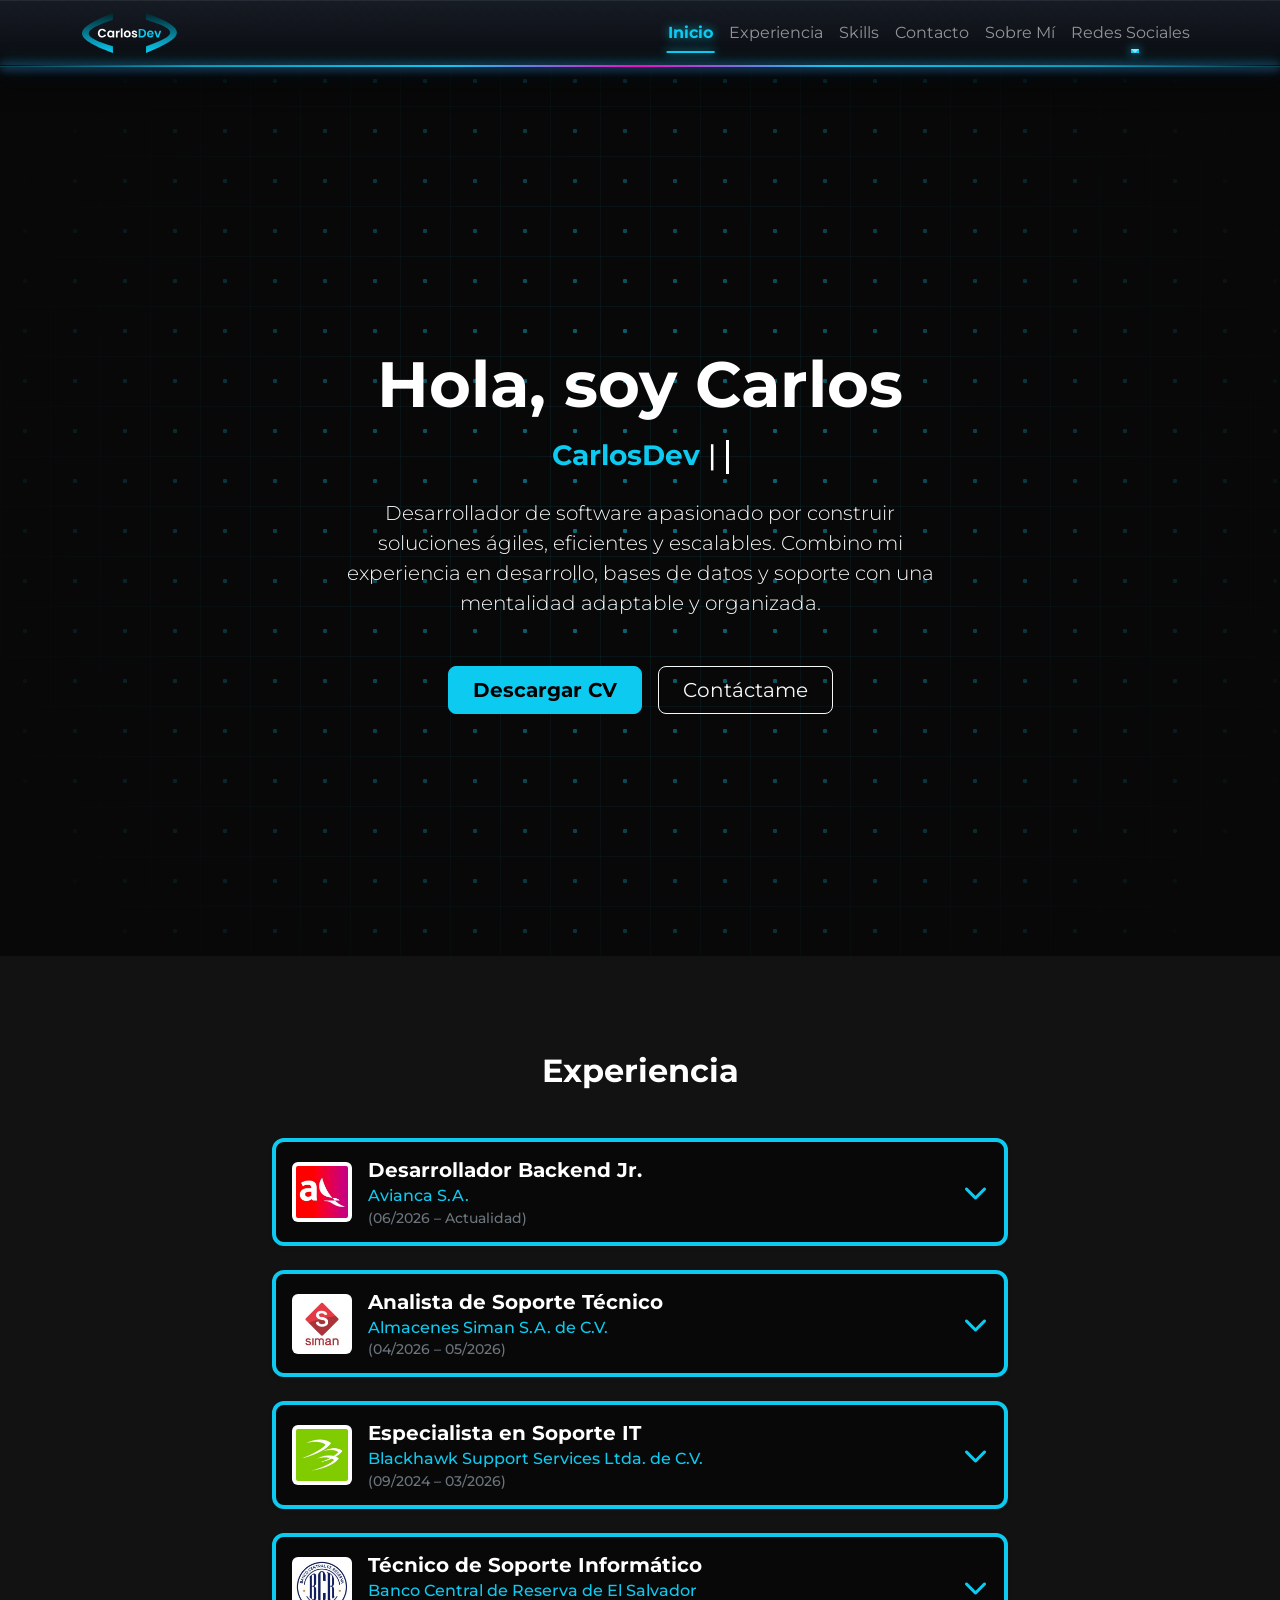
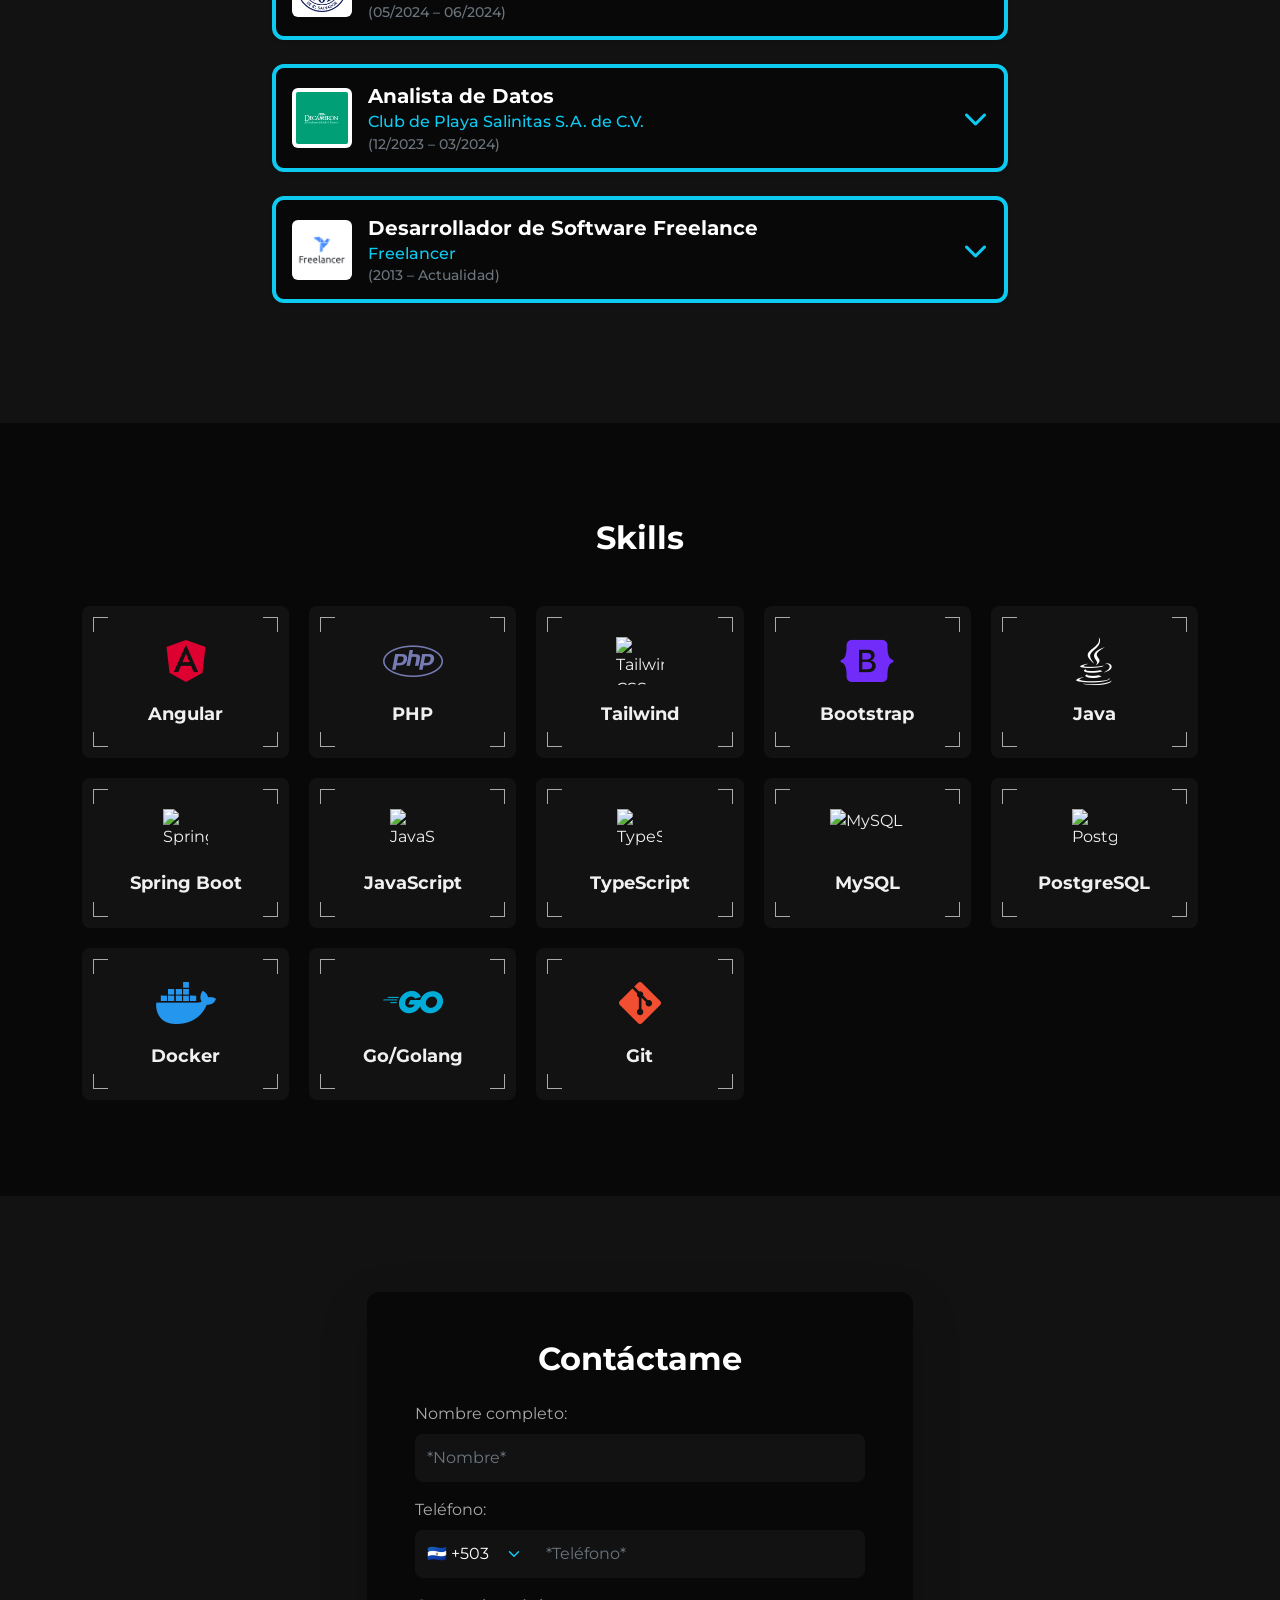
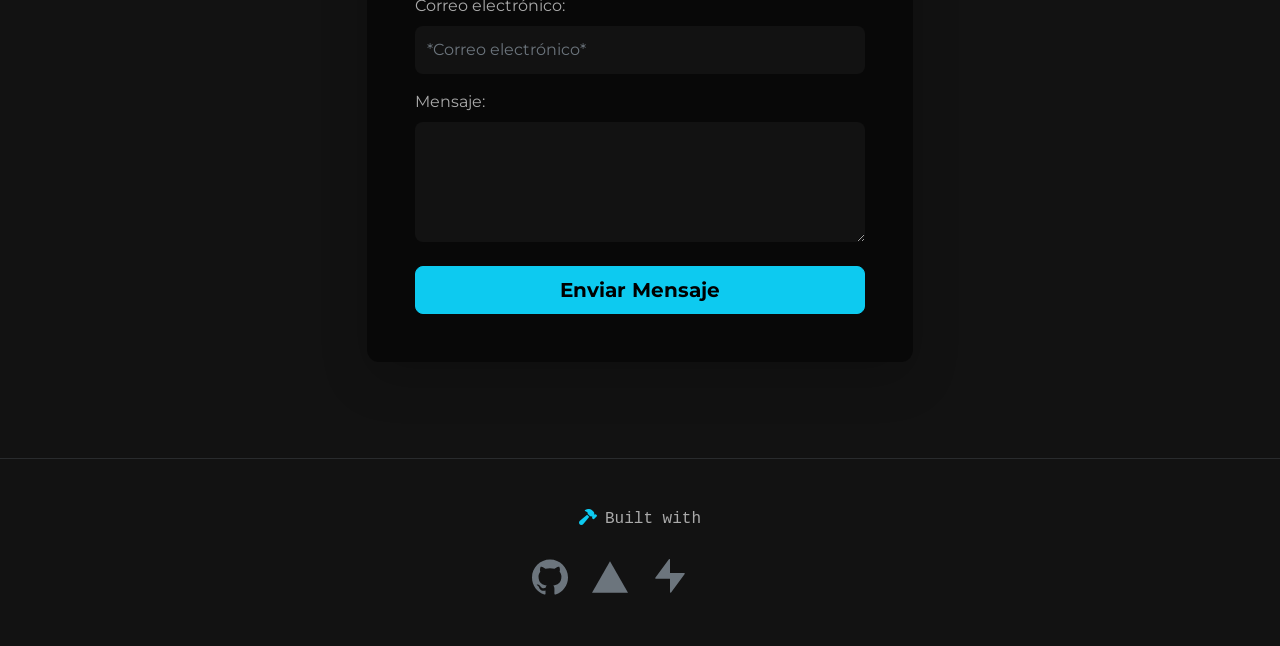
==== commit ca667d44: "Feat: Add Google Analytics and custom backend visit tracking" ====
--- a/index.html
+++ b/index.html
@@ -9,6 +9,16 @@
     <link href="https://cdn.jsdelivr.net/npm/bootstrap@5.3.2/dist/css/bootstrap.min.css" rel="stylesheet">
     <link rel="stylesheet" href="https://cdnjs.cloudflare.com/ajax/libs/font-awesome/6.5.1/css/all.min.css">
     <link rel="stylesheet" href="css/style.css">
+
+    <!-- Google tag (gtag.js) -->
+    <script async src="https://www.googletagmanager.com/gtag/js?id=G-TNQYSLH3JJ"></script>
+    <script>
+      window.dataLayer = window.dataLayer || [];
+      function gtag(){dataLayer.push(arguments);}
+      gtag('js', new Date());
+
+      gtag('config', 'G-TNQYSLH3JJ');
+    </script>
 </head>
 <body class="tech-theme" data-bs-spy="scroll" data-bs-target="#main-navbar" data-bs-root-margin="0px 0px -40%" data-bs-smooth-scroll="true" tabindex="0">
 
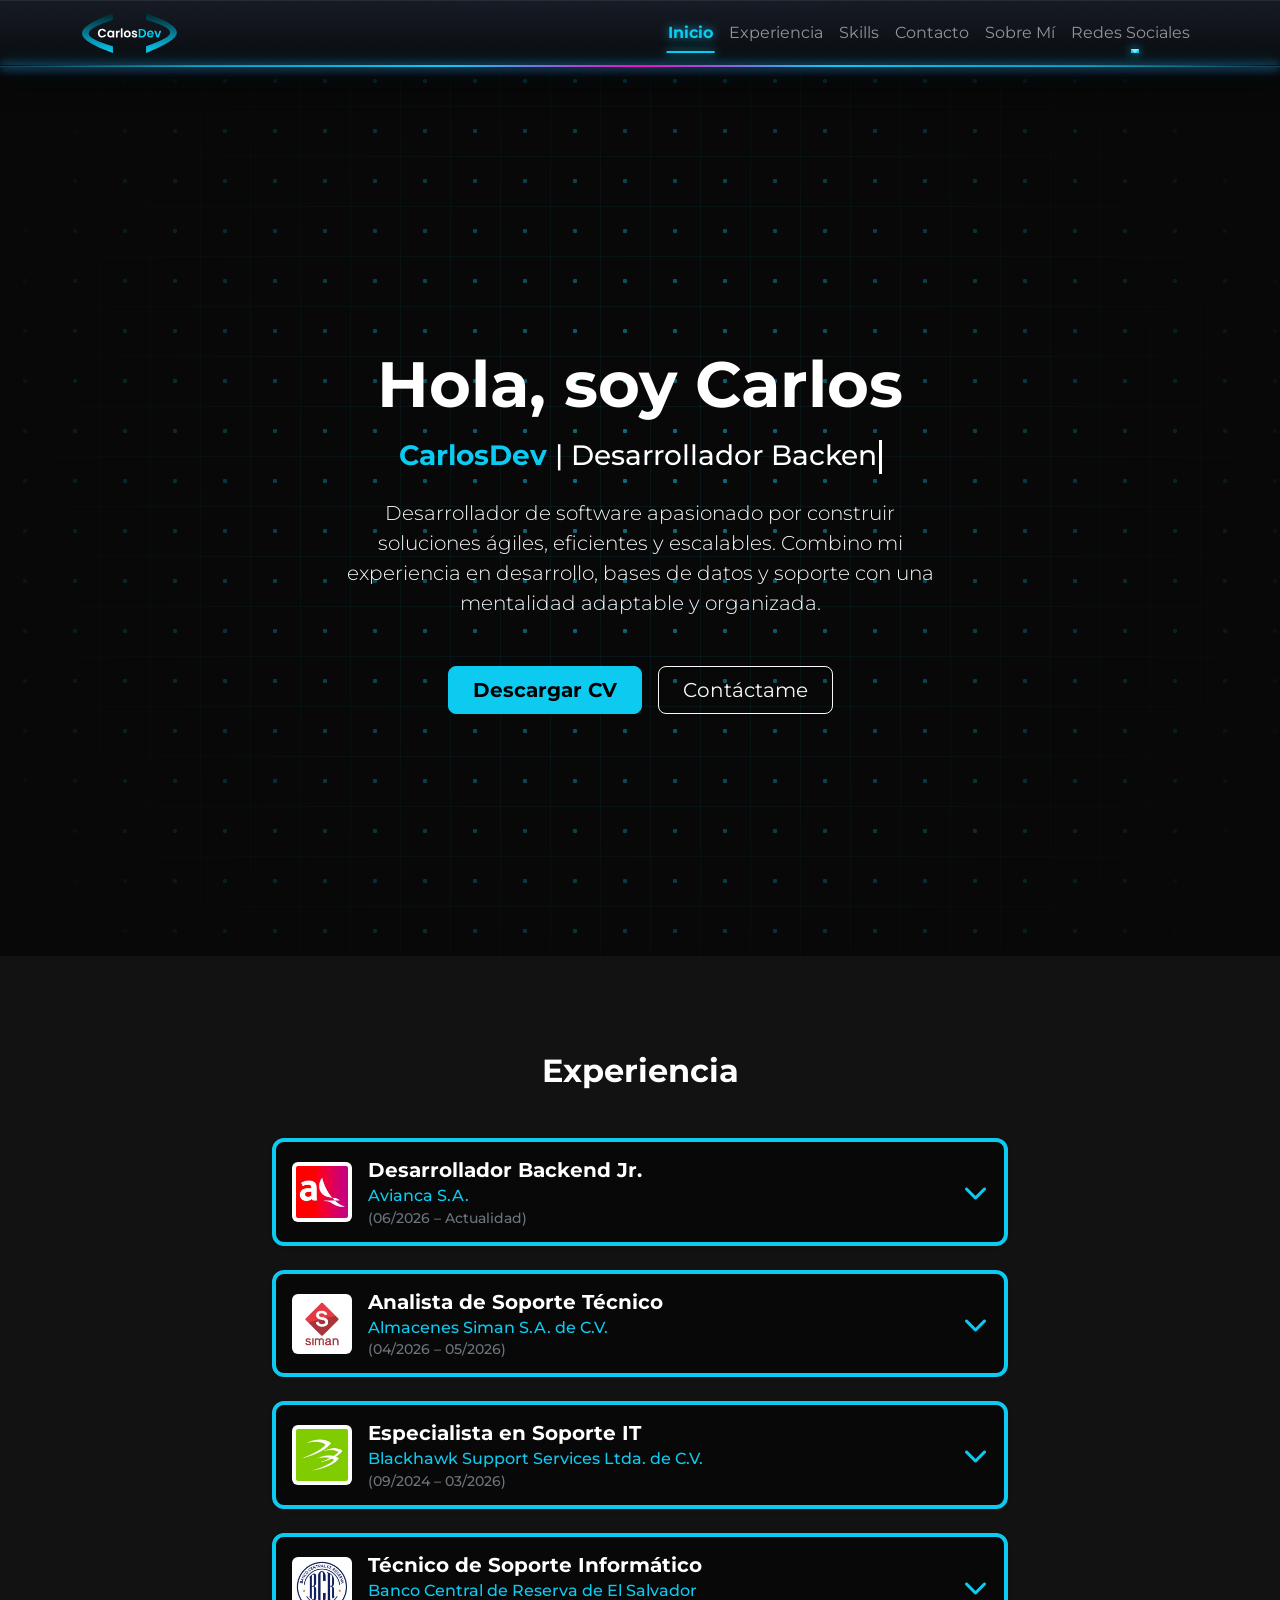
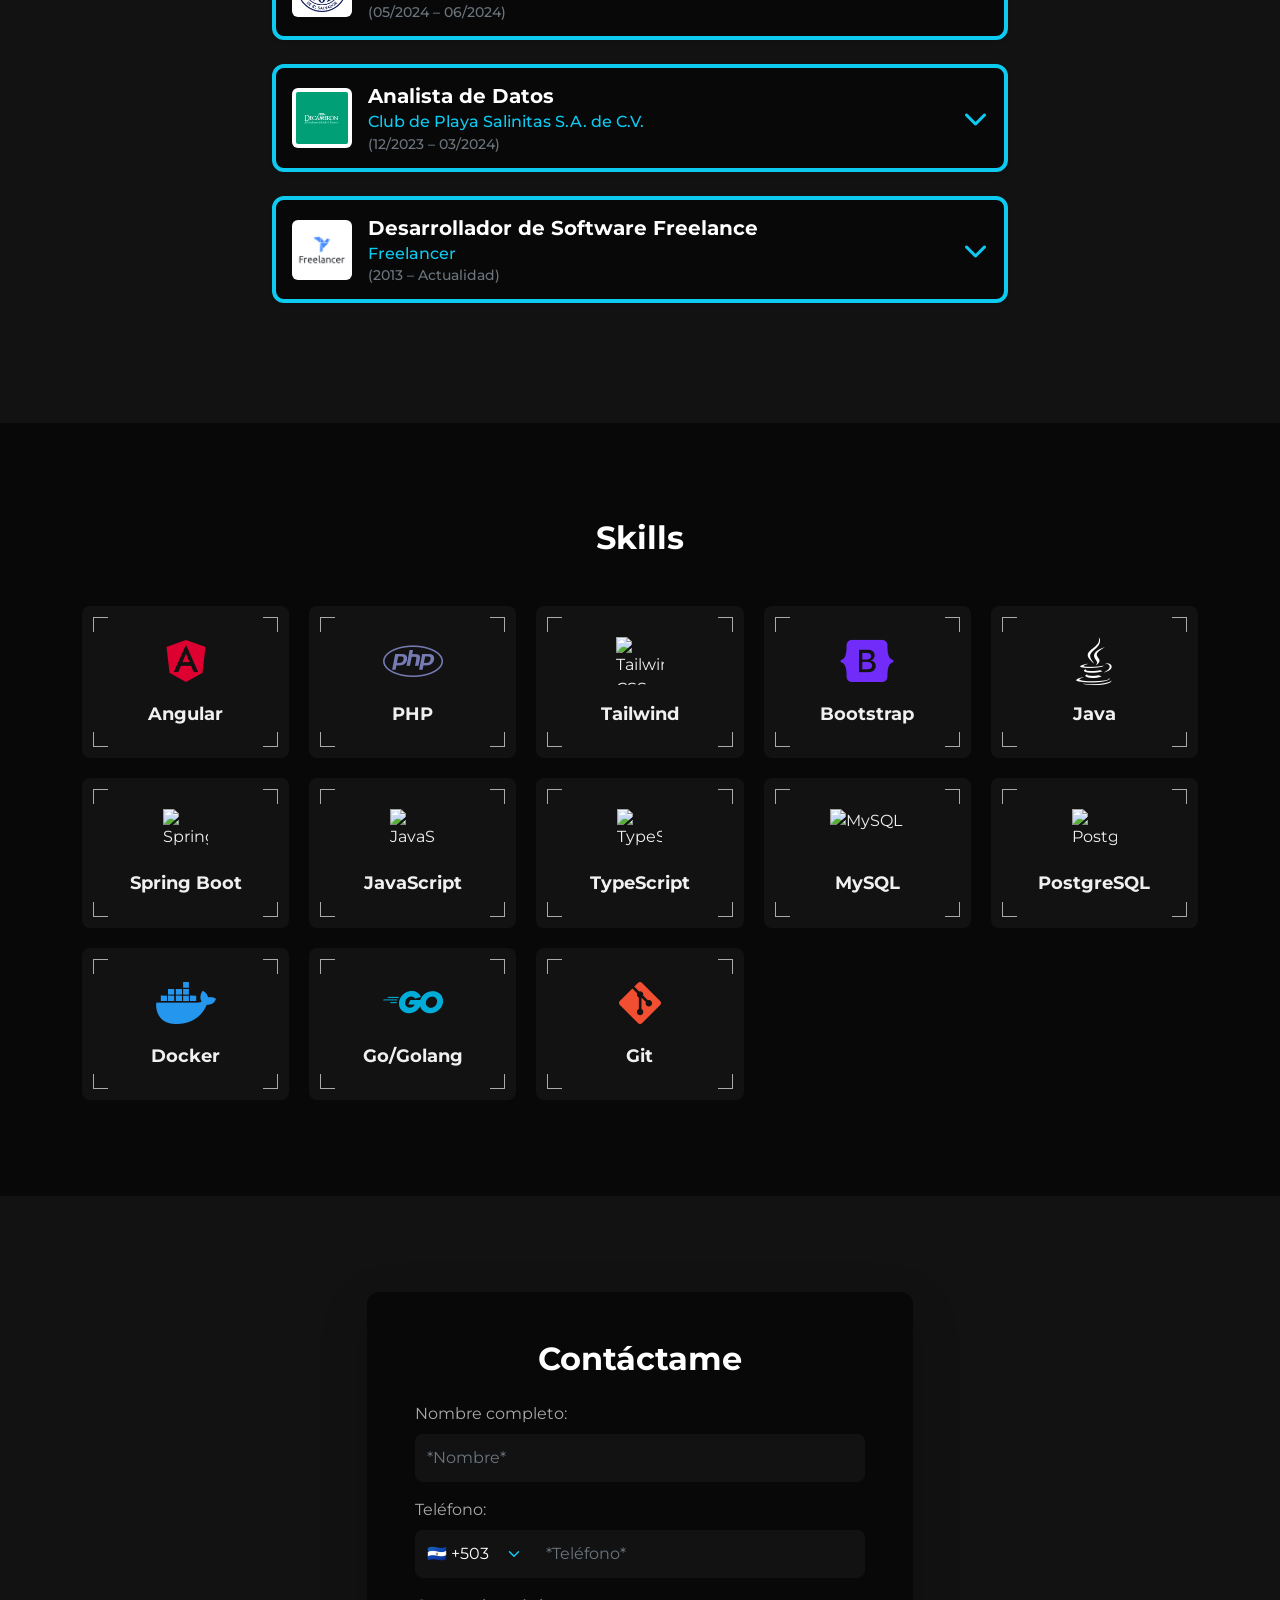
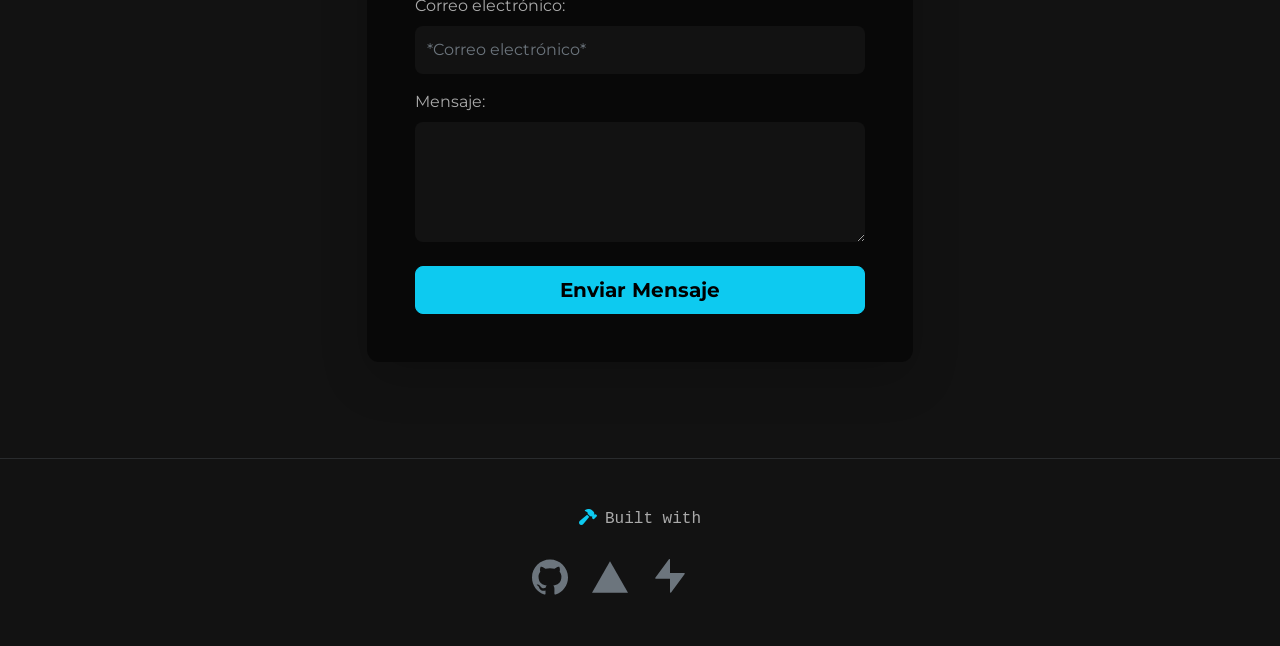
==== commit e7340871: "Style: Minor adjustments" ====
--- a/index.html
+++ b/index.html
@@ -451,6 +451,7 @@
     </footer>
 
     <script src="https://cdn.jsdelivr.net/npm/bootstrap@5.3.2/dist/js/bootstrap.bundle.min.js"></script>
+    <script src="js/api.js"></script>
     <script src="js/app.js"></script>
 </body>
 </html>
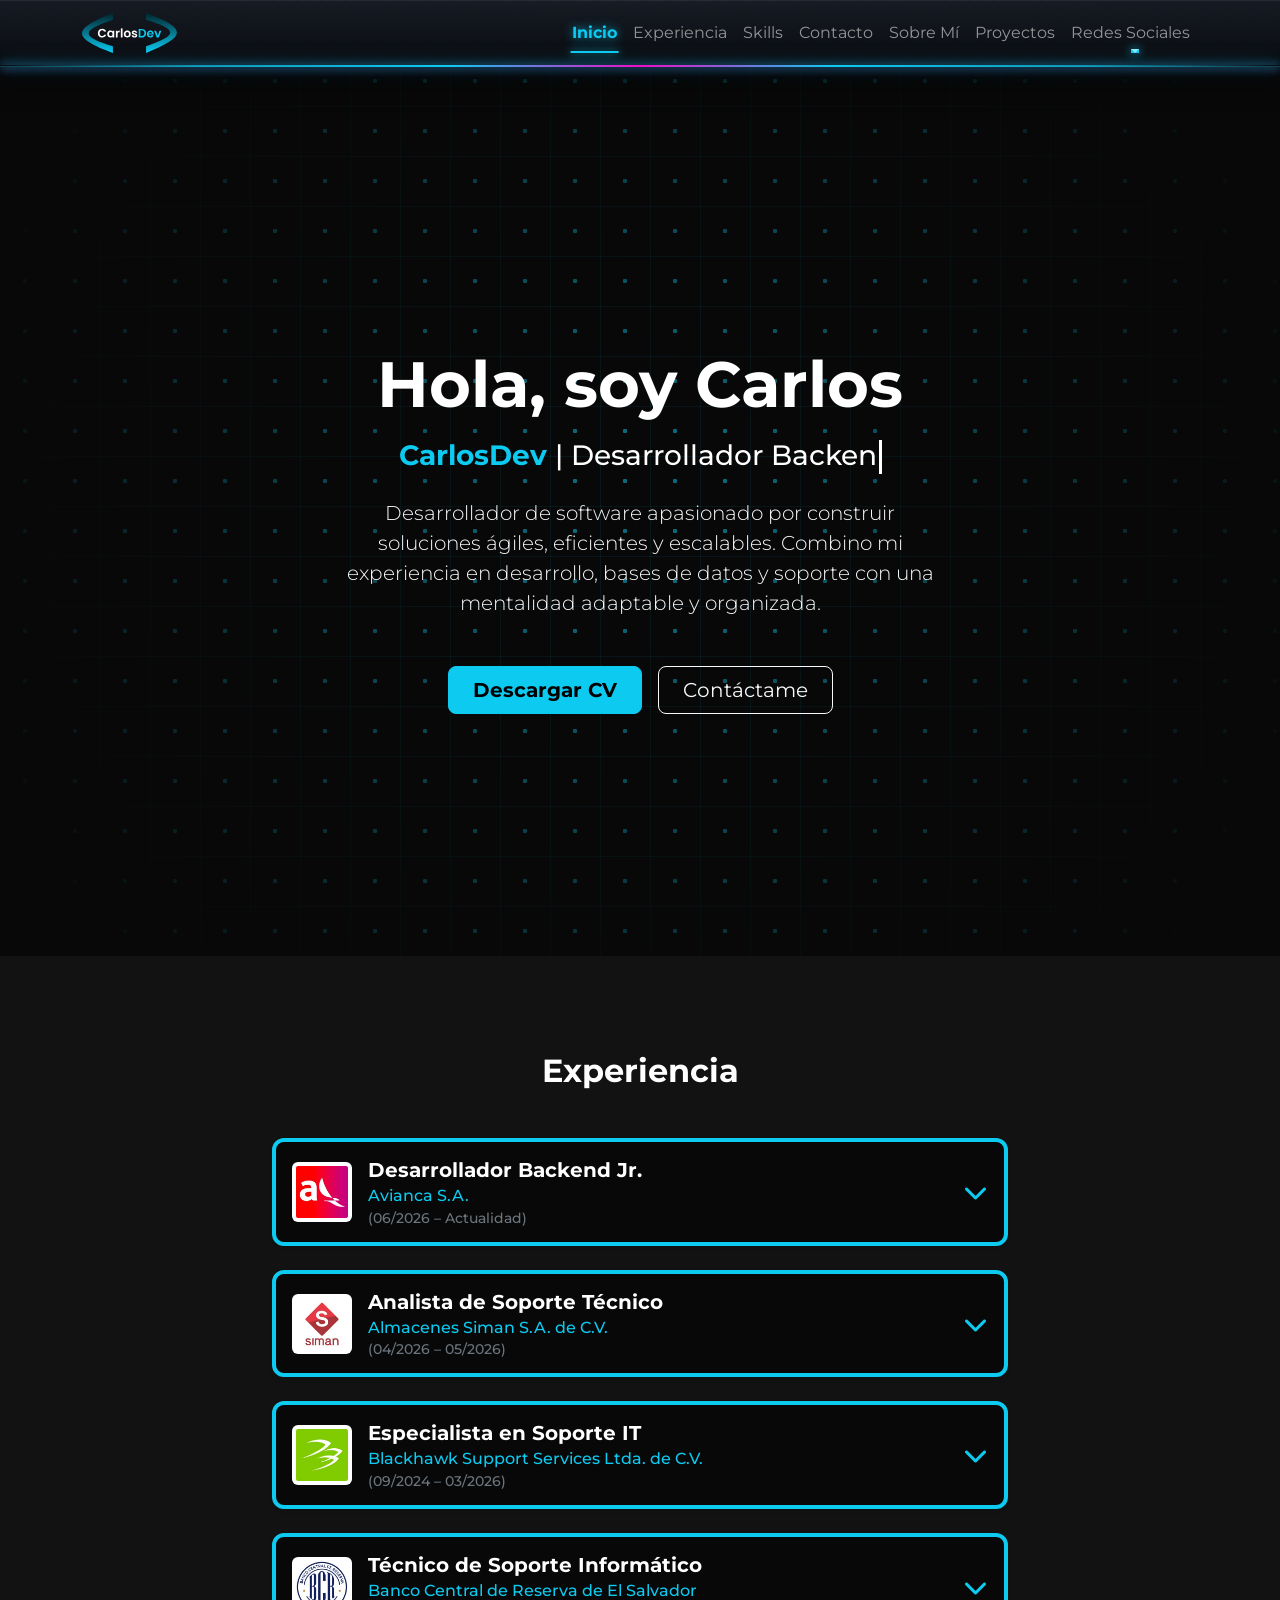
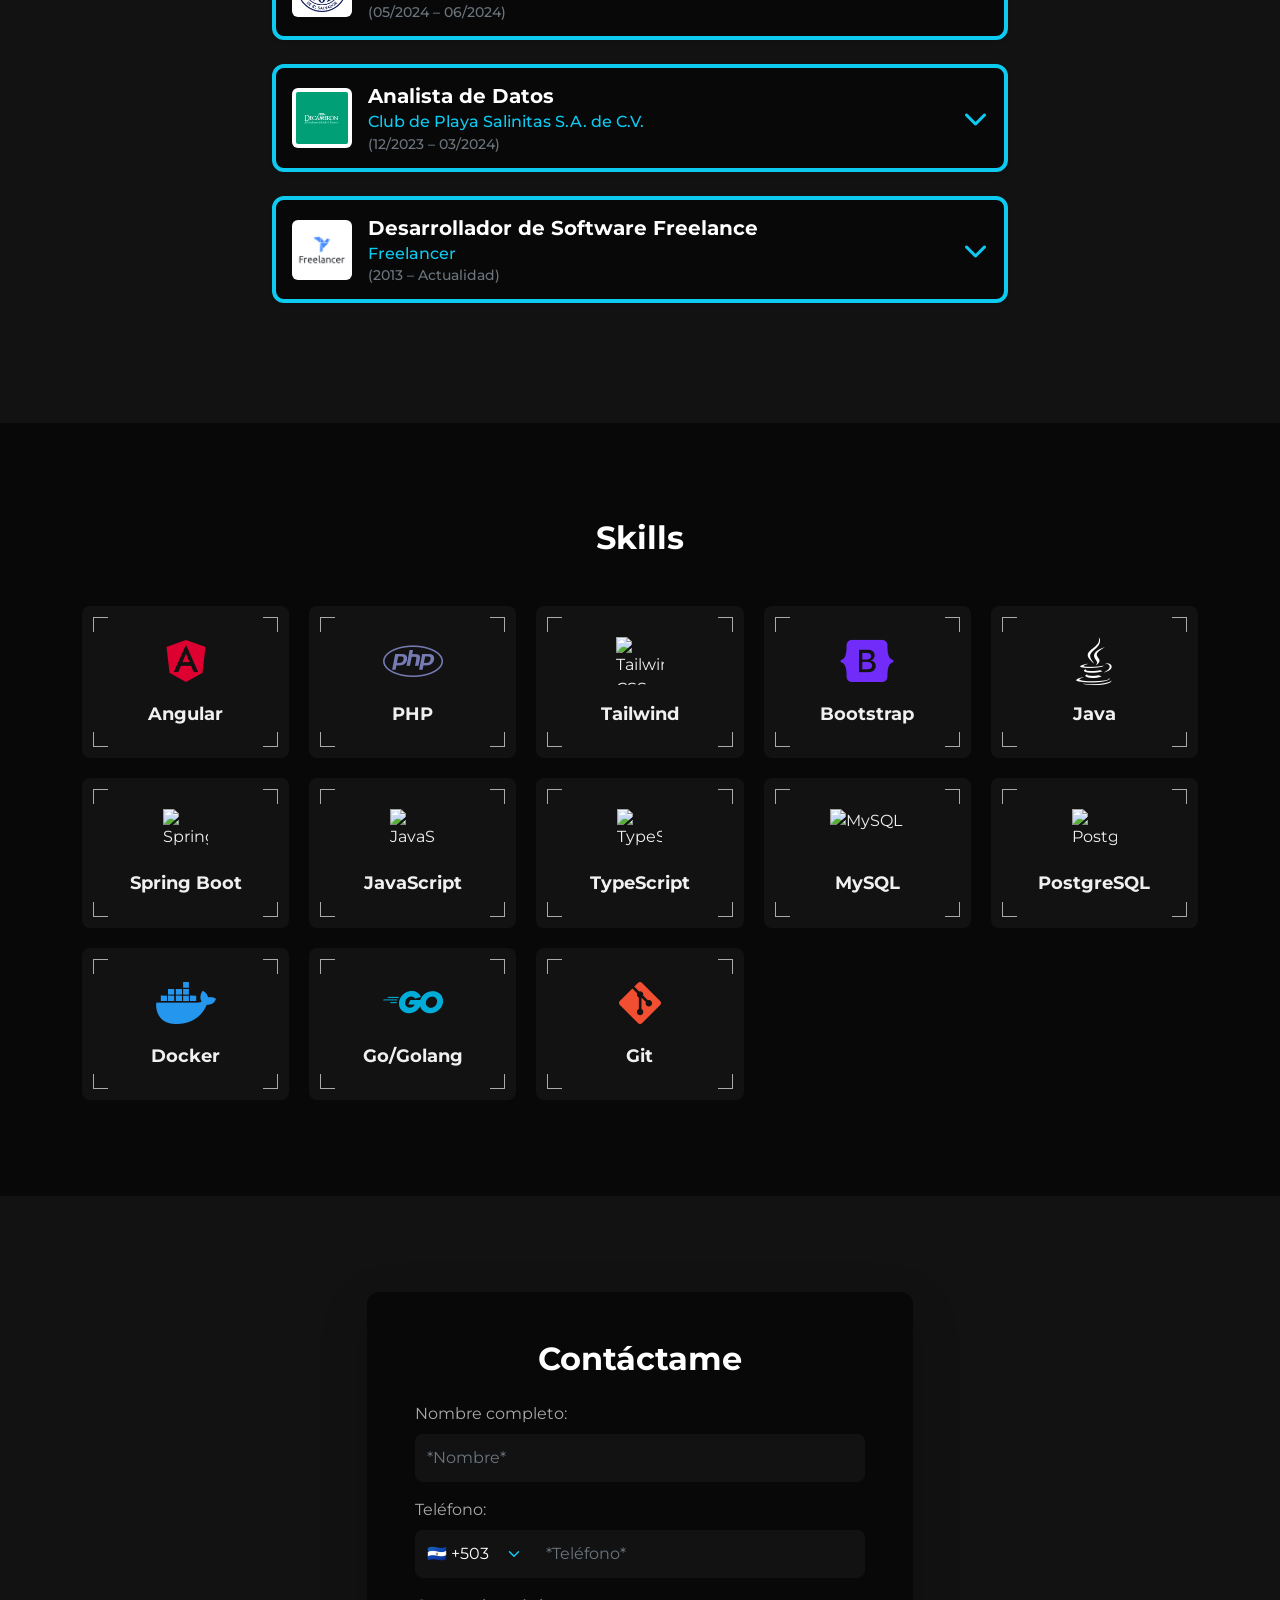
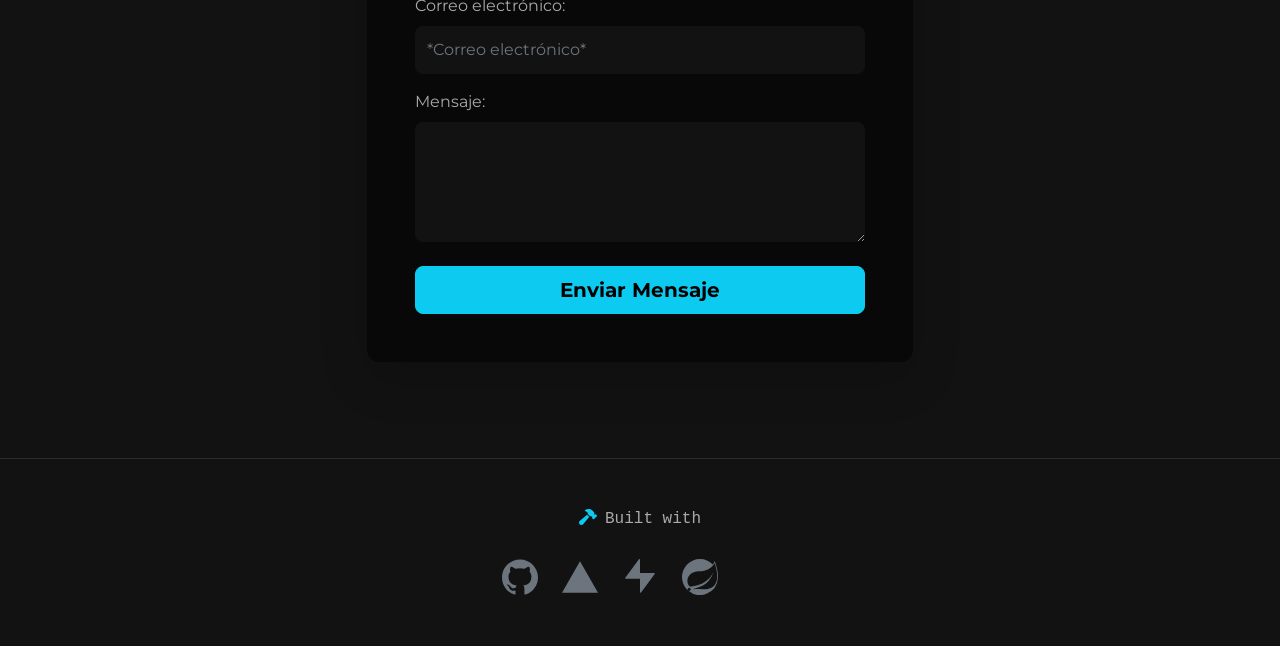
==== commit f17b02ab: "Feat: Add projects page and improve UI details" ====
--- a/index.html
+++ b/index.html
@@ -37,6 +37,7 @@
                     <li class="nav-item"><a class="nav-link" href="#habilidades">Skills</a></li>
                     <li class="nav-item"><a class="nav-link" href="#contacto">Contacto</a></li>
                     <li class="nav-item"><a class="nav-link" href="about.html">Sobre Mí</a></li>
+                    <li class="nav-item"><a class="nav-link" href="projects.html">Proyectos</a></li>
                     <li class="nav-item dropdown">
                         <a class="nav-link dropdown-toggle" href="#" id="redesDropdown" role="button" data-bs-toggle="dropdown">
                             Redes Sociales
@@ -442,6 +443,10 @@
                 <a href="https://supabase.com/" target="_blank" class="built-logo supabase-logo" aria-label="Supabase">
                     <svg viewBox="0 0 24 24" xmlns="http://www.w3.org/2000/svg"><path d="M21.362 9.354H12V.396a.396.396 0 0 0-.716-.233L2.203 12.424l-.013.016a.394.394 0 0 0 .315.644H12v8.958a.396.396 0 0 0 .716.233l9.081-12.261a.394.394 0 0 0-.315-.644c-.04 0-.081.006-.12.018z"/></svg>
                 </a>
+                <!-- Spring Boot -->
+                <a href="https://spring.io/projects/spring-boot" target="_blank" class="built-logo spring-logo" aria-label="Spring Boot">
+                    <svg viewBox="0 0 24 24" xmlns="http://www.w3.org/2000/svg"><path d="M21.8537 1.4158a10.4504 10.4504 0 0 1-1.284 2.2471A11.9666 11.9666 0 1 0 3.8518 20.7757l.4445.3951a11.9543 11.9543 0 0 0 19.6316-8.2971c.3457-3.0126-.568-6.8649-2.0743-11.458zM5.5805 20.8745a1.0174 1.0174 0 1 1-.1482-1.4323 1.0396 1.0396 0 0 1 .1482 1.4323zm16.1991-3.5806c-2.9385 3.9263-9.2601 2.5928-13.2852 2.7904 0 0-.7161.0494-1.4323.1481 0 0 .2717-.1234.6174-.2469 2.8398-.9877 4.1732-1.1853 5.9018-2.0743 3.2349-1.6545 6.4698-5.2844 7.1118-9.0379-1.2347 3.6053-4.9881 6.7167-8.3959 7.9761-2.3459.8643-6.5685 1.7039-6.5685 1.7039l-.1729-.0988c-2.8645-1.4076-2.9632-7.6304 2.2718-9.6306 2.2966-.889 4.4696-.395 6.9637-.9877 2.6422-.6174 5.7043-2.5929 6.939-5.1857 1.3828 4.1732 3.062 10.643.0493 14.6434z"/></svg>
+                </a>
                 <!-- Render -->
                 <a href="https://render.com/" target="_blank" class="built-logo render-logo" aria-label="Render">
                     <div class="render-icon"></div>
--- a/css/style.css
+++ b/css/style.css
@@ -30,4 +30,9 @@
 /* ------------------------------------------
  * 5. Hobbies — Tarjetas dinámicas de hobbies
  * ------------------------------------------ */
-@import url('./hobbies.css');+@import url('./hobbies.css');
+
+/* ------------------------------------------
+ * 6. Projects — Estilos de la página de proyectos
+ * ------------------------------------------ */
+@import url('./projects.css');
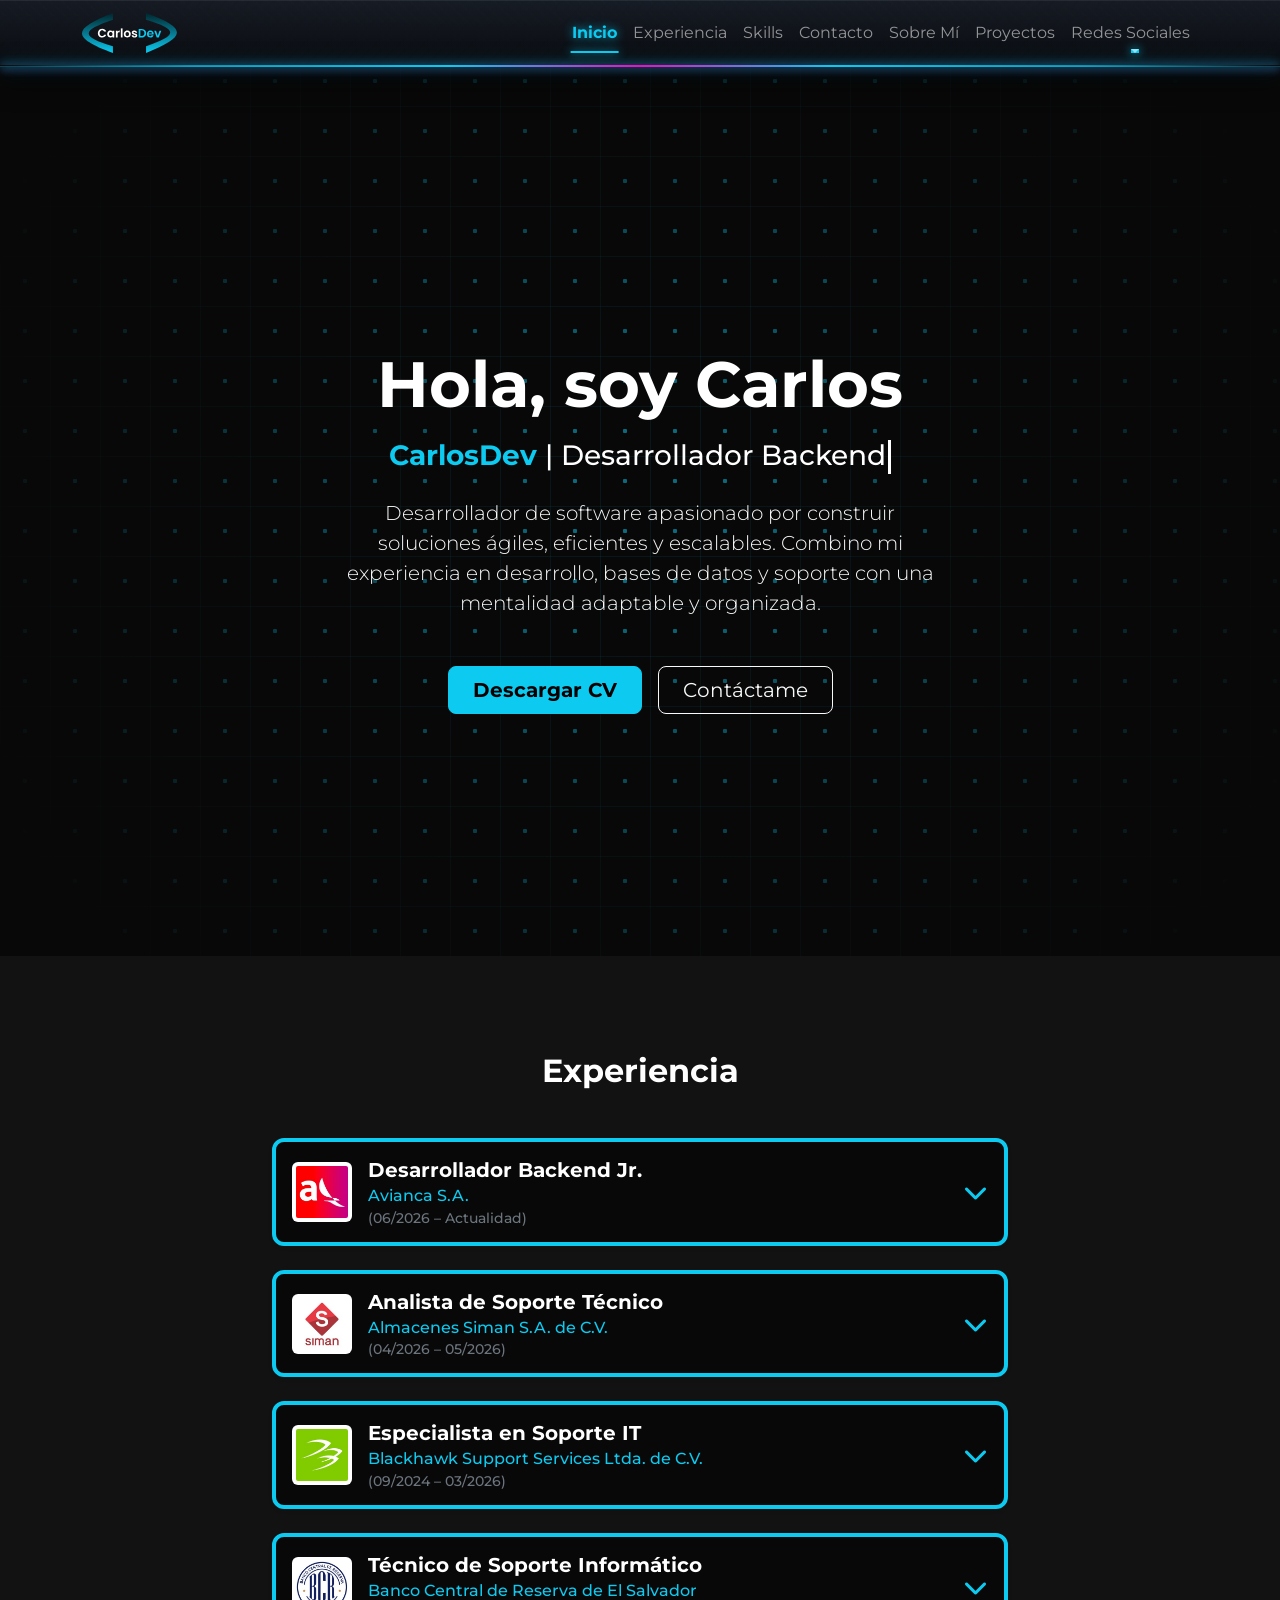
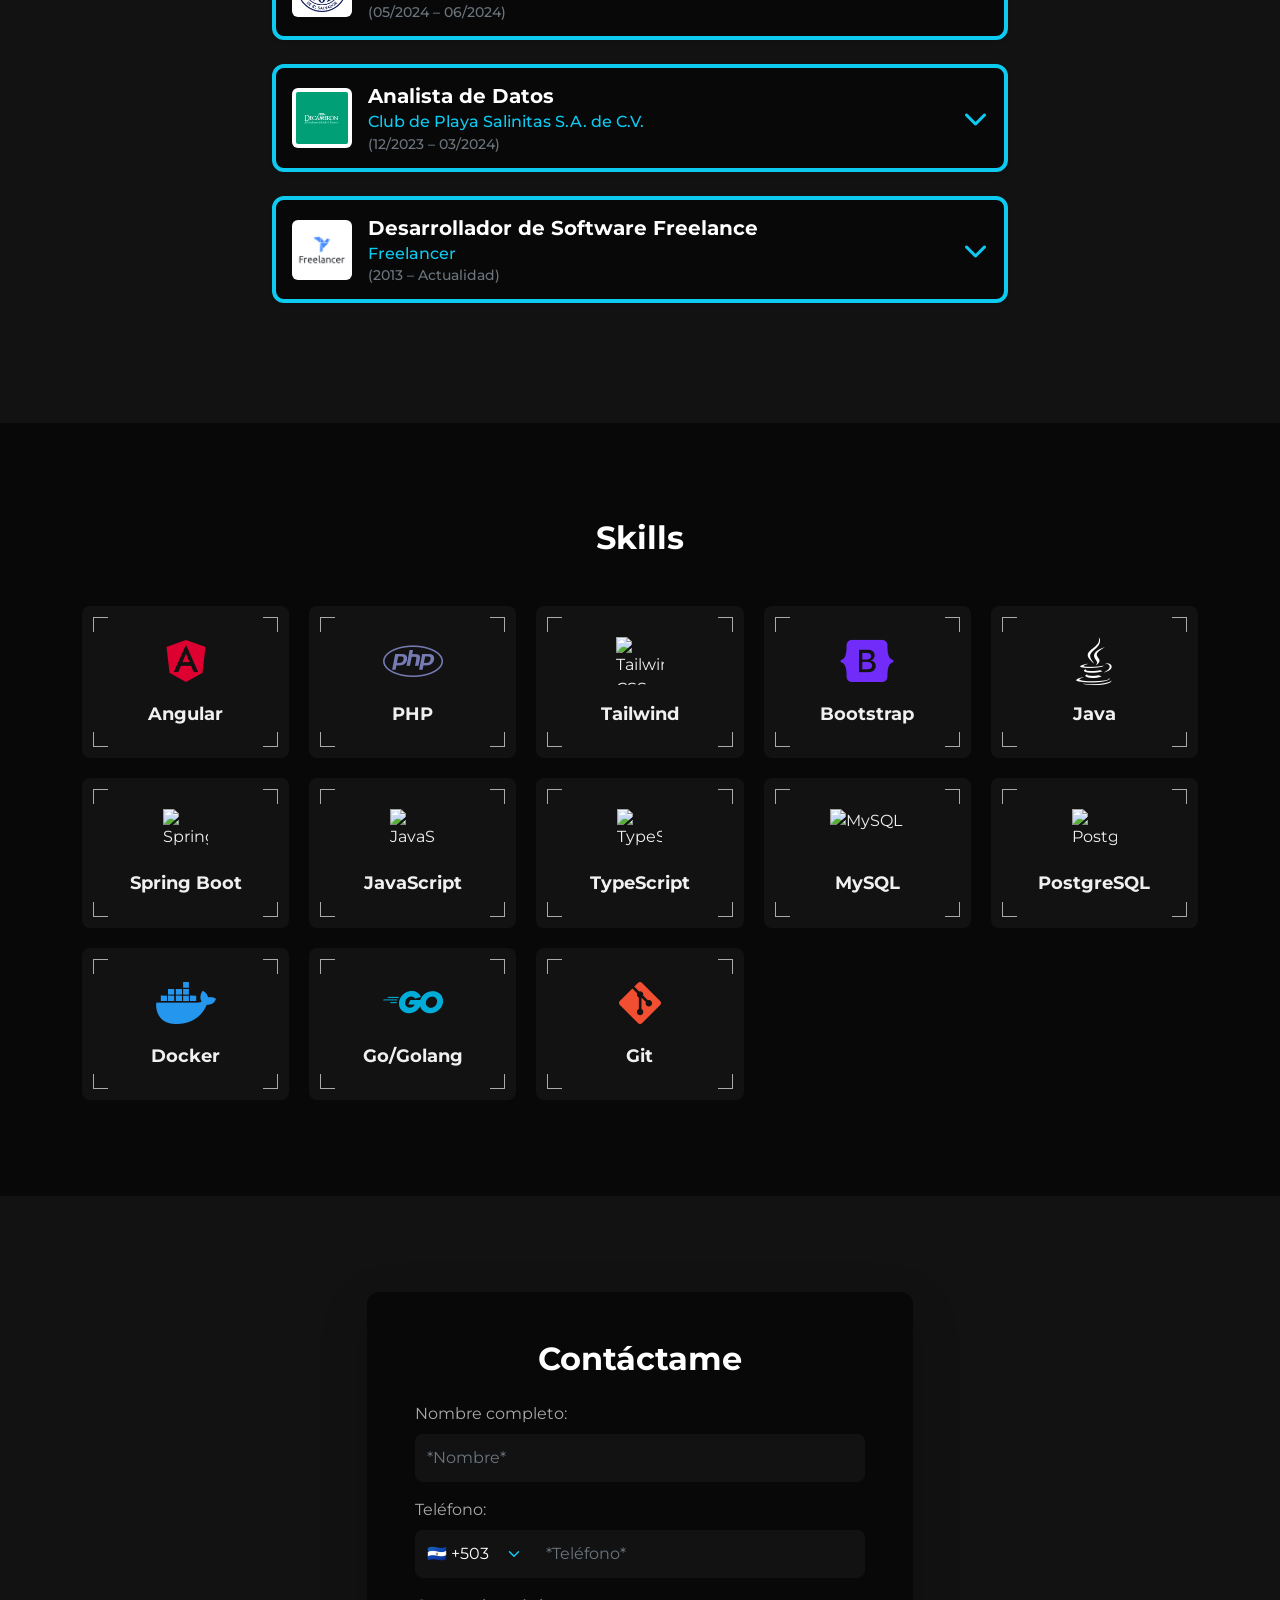
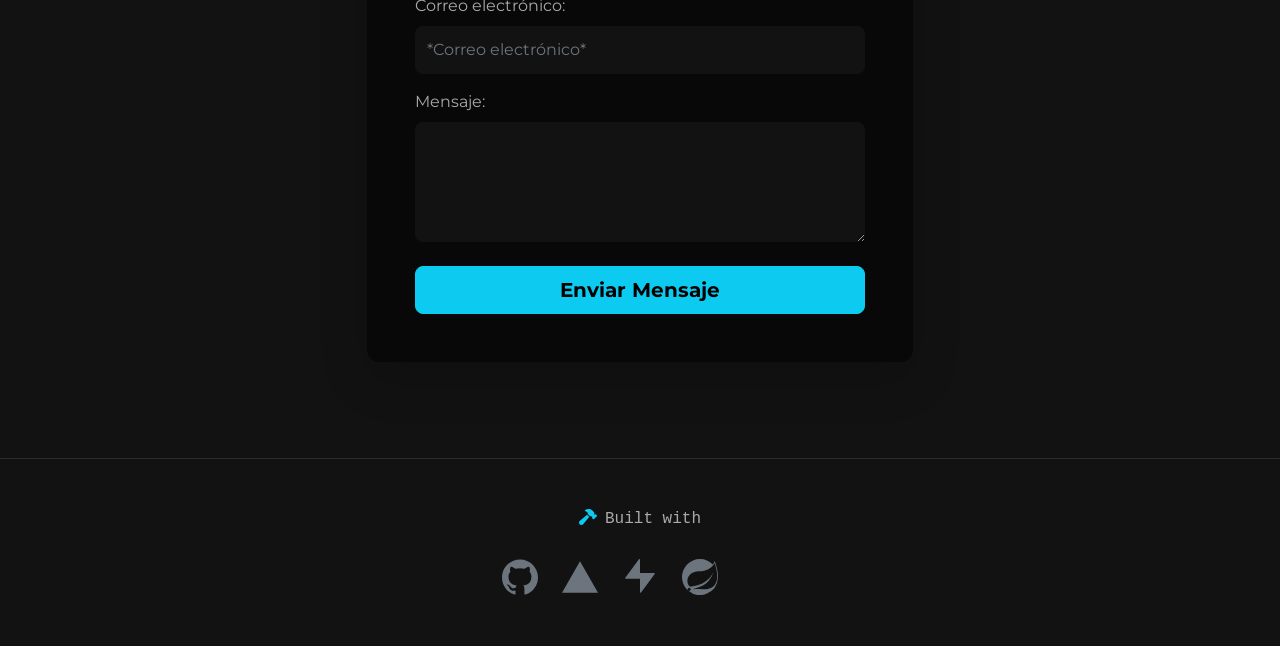
==== commit fd04ff2a: "Feat: Enhance projects showcase with holographic theme and refine UI effects" ====
--- a/index.html
+++ b/index.html
@@ -347,7 +347,7 @@
                 <div class="col-md-8 col-lg-6">
                     <div class="card contact-card bg-black text-white shadow-lg border-0">
                         <div class="card-body p-5">
-                            <h2 class="text-center text-white fw-bold mb-4">Contáctame</h2>
+                            <h2 class="text-center fw-bold mb-4 contact-title">Contáctame</h2>
                             <div id="alertMessage" class="alert d-none" role="alert"></div>
 
                             <form id="portfolioContactForm">
